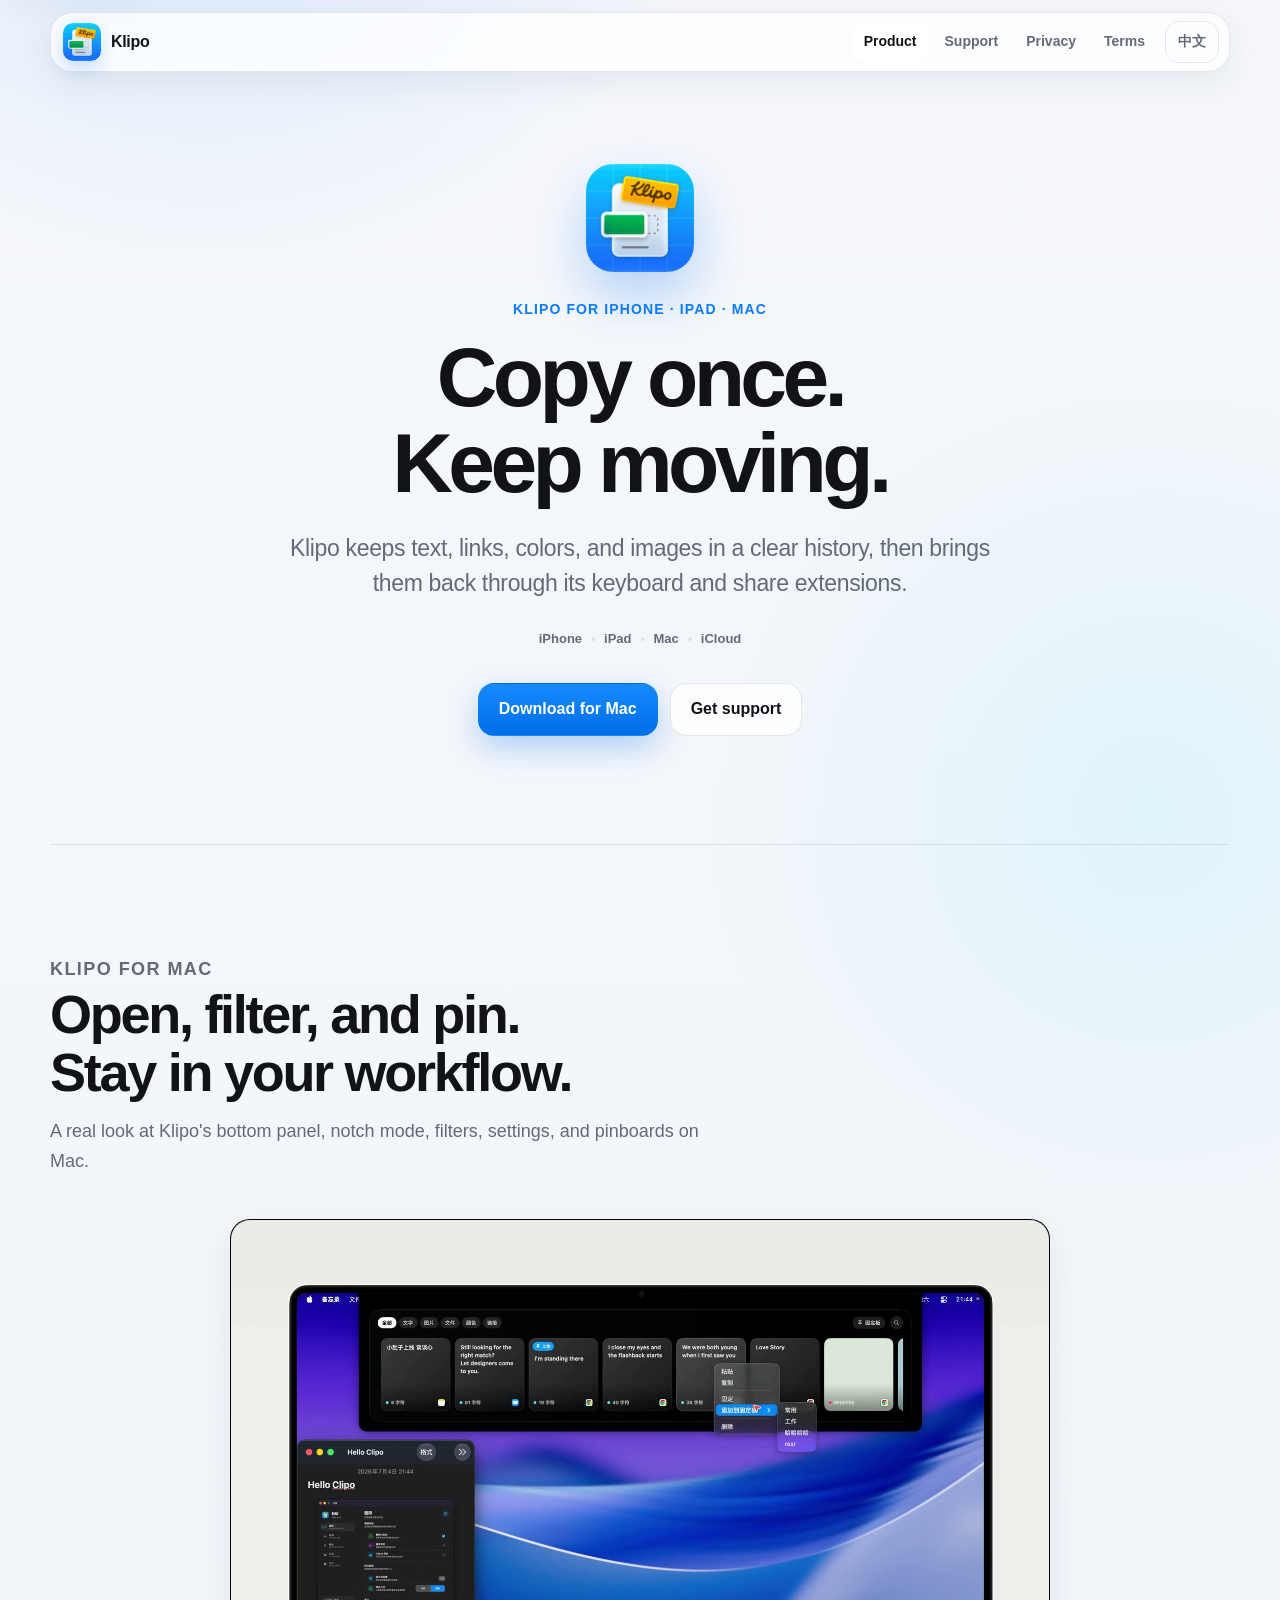
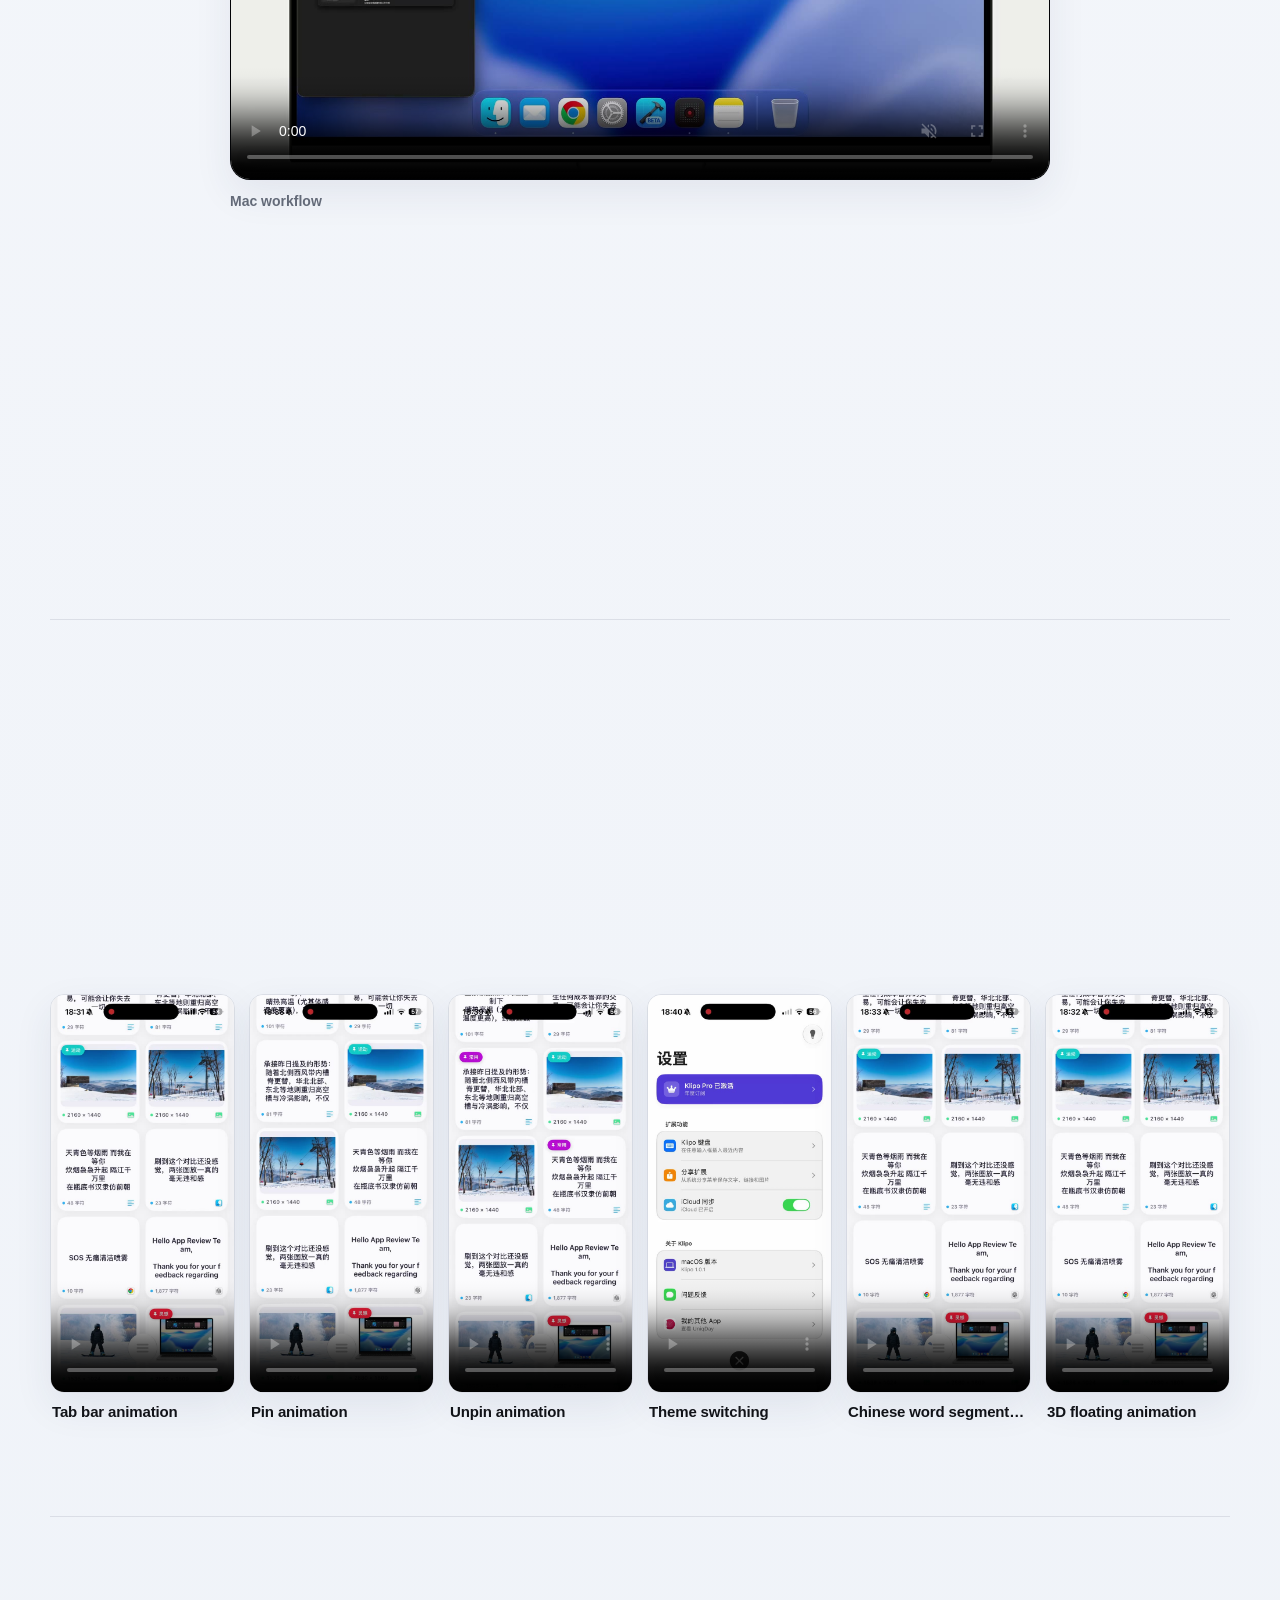
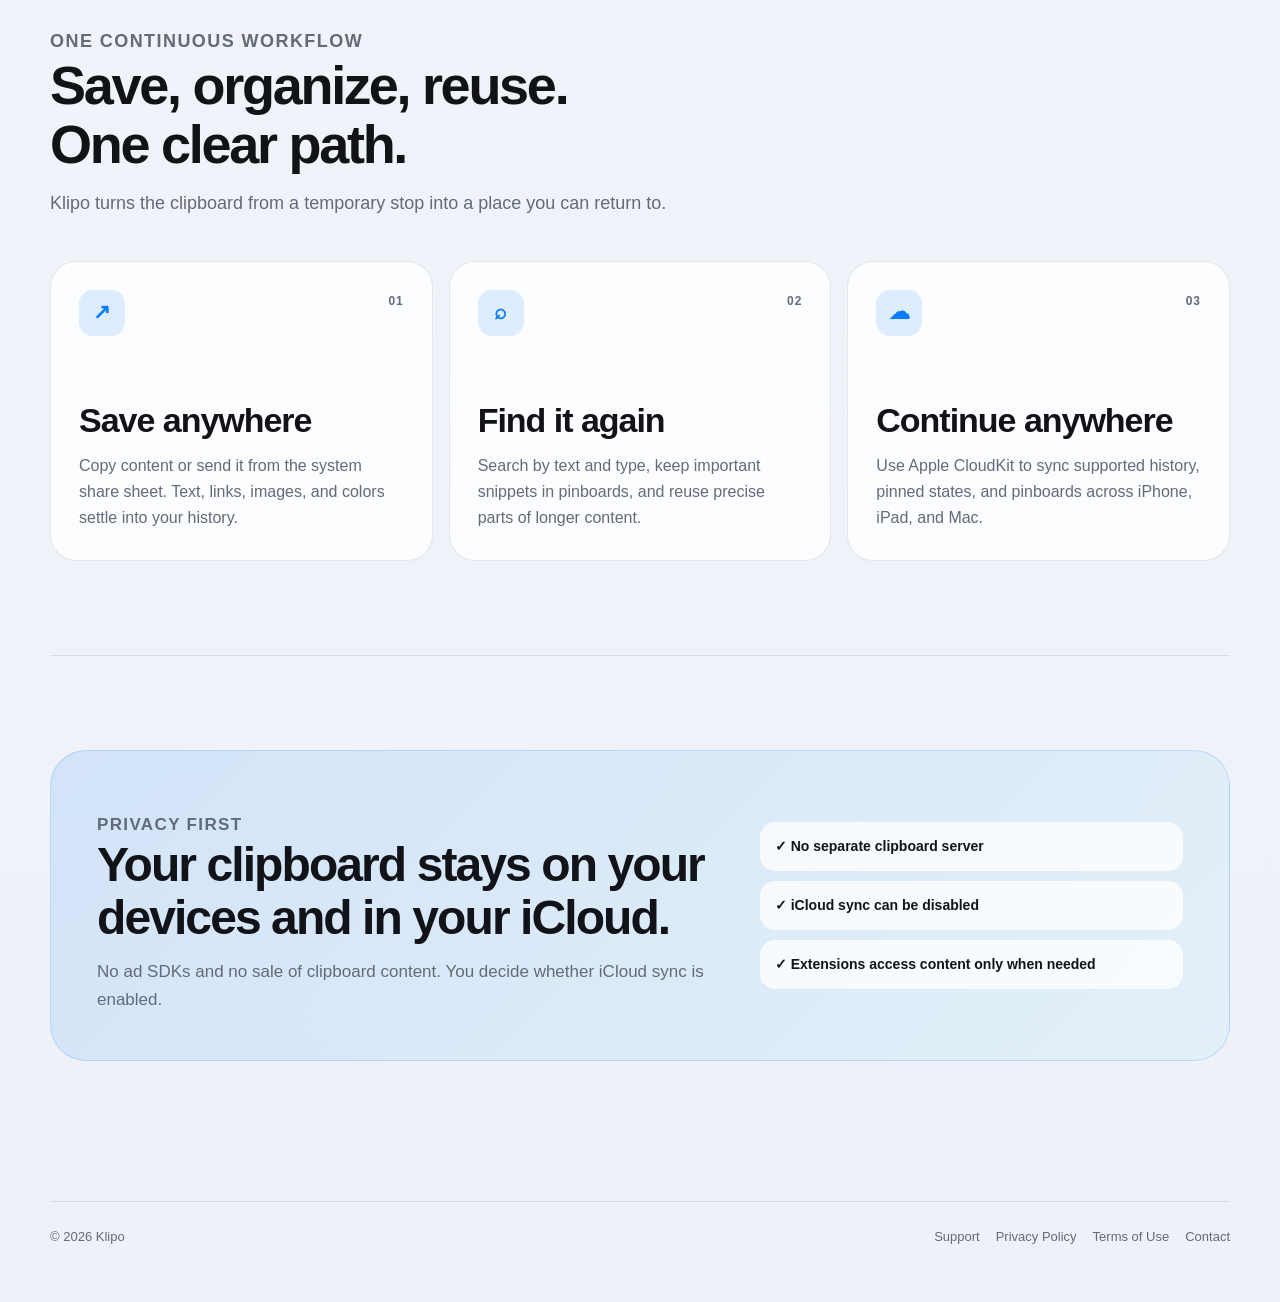
==== index.html @ c79ca4e6 "Move workflow section above privacy" ====
<!doctype html>
<html lang="zh-Hans" data-lang="zh">
<head>
  <meta charset="utf-8">
  <meta name="viewport" content="width=device-width, initial-scale=1">
  <meta name="description" content="Klipo 轻贴是一款面向 iPhone、iPad 与 Mac 的跨设备剪贴板工具，提供键盘扩展、分享扩展、固定板、搜索与可选 iCloud 同步。">
  <meta name="theme-color" content="#0a7cff">
  <meta property="og:title" content="Klipo 轻贴 · 跨设备剪贴板">
  <meta property="og:description" content="在 iPhone、iPad 与 Mac 之间保存、整理并重新使用你的剪贴内容。">
  <meta property="og:type" content="website">
  <meta property="og:image" content="https://tralny.github.io/Klipo/assets/app-icon.png?v=20260811">
  <title>Klipo 轻贴 · 跨设备剪贴板</title>
  <link rel="icon" type="image/png" sizes="1024x1024" href="assets/app-icon.png?v=20260811">
  <link rel="shortcut icon" type="image/png" href="assets/app-icon.png?v=20260811">
  <link rel="apple-touch-icon" href="assets/app-icon.png?v=20260811">
  <link rel="stylesheet" href="assets/site.css?v=20260811-4">
  <script>
    try {
      document.documentElement.dataset.lang = localStorage.getItem("klipo-site-language") || (navigator.language.toLowerCase().startsWith("zh") ? "zh" : "en");
    } catch (_) {}
  </script>
</head>
<body data-title-zh="Klipo 轻贴 · 跨设备剪贴板" data-title-en="Klipo · A clipboard that moves with you">
  <a class="skip-link" href="#main">
    <span data-lang="zh">跳到主要内容</span><span data-lang="en">Skip to content</span>
  </a>

  <header class="site-header">
    <nav class="nav-shell" aria-label="Primary navigation">
      <a class="brand" href="index.html" aria-label="Klipo home">
        <img src="assets/app-icon.png?v=20260811" alt="" width="38" height="38">
        <span>Klipo</span>
      </a>
      <div class="nav-links">
        <a class="nav-link" href="#features" aria-current="page"><span data-lang="zh">产品</span><span data-lang="en">Product</span></a>
        <a class="nav-link" href="support.html"><span data-lang="zh">支持</span><span data-lang="en">Support</span></a>
        <a class="nav-link" href="privacy-policy.html"><span data-lang="zh">隐私</span><span data-lang="en">Privacy</span></a>
        <a class="nav-link" href="terms-of-use.html"><span data-lang="zh">条款</span><span data-lang="en">Terms</span></a>
        <button class="language-toggle" type="button" data-language-toggle aria-label="Switch to English">EN</button>
      </div>
    </nav>
  </header>

  <main id="main">
    <div class="page-shell">
      <section class="hero">
        <img class="hero-icon reveal" src="assets/app-icon.png?v=20260811" alt="Klipo app icon" width="108" height="108">
        <p class="eyebrow reveal">Klipo for iPhone · iPad · Mac</p>
        <h1 class="reveal">
          <span data-lang="zh">复制一次，<br>随处继续。</span>
          <span data-lang="en">Copy once.<br>Keep moving.</span>
        </h1>
        <p class="hero-copy reveal">
          <span data-lang="zh">轻贴把文字、链接、颜色与图片整理成清晰的历史记录，通过键盘和分享扩展，在需要的时候快速找回。</span>
          <span data-lang="en">Klipo keeps text, links, colors, and images in a clear history, then brings them back through its keyboard and share extensions.</span>
        </p>
        <ul class="platform-row reveal" aria-label="Supported platforms">
          <li>iPhone</li><li>iPad</li><li>Mac</li><li>iCloud</li>
        </ul>
        <div class="hero-actions reveal">
          <a class="button button-primary" href="https://apps.apple.com/cn/app/%E8%BD%BB%E8%B4%B4-%E5%88%98%E6%B5%B7%E5%89%AA%E8%B4%B4%E6%9D%BF/id6783726665?mt=12" target="_blank" rel="noopener noreferrer"><span data-lang="zh">免费下载 Mac 版</span><span data-lang="en">Download for Mac</span></a>
          <a class="button button-secondary" href="support.html"><span data-lang="zh">获得支持</span><span data-lang="en">Get support</span></a>
        </div>
      </section>

      <section class="section" id="mac">
        <div class="section-heading reveal">
          <p class="eyebrow">Klipo for Mac</p>
          <h2><span data-lang="zh">呼出、筛选、固定，<br>都留在当前工作流里。</span><span data-lang="en">Open, filter, and pin.<br>Stay in your workflow.</span></h2>
          <p><span data-lang="zh">从底部面板到刘海模式，真实展示轻贴在 Mac 上的主要使用方式。</span><span data-lang="en">A real look at Klipo's bottom panel, notch mode, filters, settings, and pinboards on Mac.</span></p>
        </div>

        <div class="mac-showcase">
          <figure class="mac-video reveal">
            <video controls muted loop playsinline preload="metadata" poster="assets/mac/workflow.jpg" width="1600" height="1094" data-motion-video aria-label="Klipo Mac 操作演示">
              <source src="assets/mac/workflow.mp4" type="video/mp4">
            </video>
            <figcaption><span data-lang="zh">Mac 操作演示</span><span data-lang="en">Mac workflow</span></figcaption>
          </figure>

          <div class="mac-gallery" aria-label="Klipo Mac 界面展示">
            <figure class="mac-media reveal">
              <img src="assets/mac/notch.jpg" alt="Klipo Mac 刘海剪贴板面板" width="1800" height="1125" loading="lazy" decoding="async">
              <figcaption><span data-lang="zh">刘海模式</span><span data-lang="en">Notch mode</span></figcaption>
            </figure>

            <figure class="mac-media reveal">
              <img src="assets/mac/history.jpg" alt="Klipo Mac 底部剪贴历史面板" width="1800" height="1125" loading="lazy" decoding="async">
              <figcaption><span data-lang="zh">底部面板</span><span data-lang="en">Bottom panel</span></figcaption>
            </figure>

            <figure class="mac-media reveal">
              <img src="assets/mac/settings.jpg" alt="Klipo Mac 偏好设置" width="1800" height="1125" loading="lazy" decoding="async">
              <figcaption><span data-lang="zh">设置</span><span data-lang="en">Settings</span></figcaption>
            </figure>
          </div>
        </div>
      </section>

      <section class="section" id="motion">
        <div class="section-heading reveal">
          <p class="eyebrow"><span data-lang="zh">交互细节</span><span data-lang="en">Interaction details</span></p>
          <h2><span data-lang="zh">每一次操作，<br>都有清晰的回应。</span><span data-lang="en">Every action.<br>A clear response.</span></h2>
          <p><span data-lang="zh">六段真实录屏，直接展示轻贴在 iPhone 上的标签切换、固定、主题与内容交互。</span><span data-lang="en">Six real screen recordings show Klipo's tab, pinning, theme, and content interactions on iPhone.</span></p>
        </div>

        <div class="motion-grid">
          <article class="motion-card reveal">
            <video controls muted loop playsinline preload="metadata" poster="assets/videos/tab-bar.jpg" width="630" height="1368" data-motion-video aria-label="Klipo 标签栏动画演示">
              <source src="assets/videos/tab-bar.mp4" type="video/mp4">
            </video>
            <h3><span data-lang="zh">标签栏动画</span><span data-lang="en">Tab bar animation</span></h3>
          </article>

          <article class="motion-card reveal">
            <video controls muted loop playsinline preload="metadata" poster="assets/videos/pin.jpg" width="630" height="1368" data-motion-video aria-label="Klipo 固定内容动画演示">
              <source src="assets/videos/pin.mp4" type="video/mp4">
            </video>
            <h3><span data-lang="zh">固定动画</span><span data-lang="en">Pin animation</span></h3>
          </article>

          <article class="motion-card reveal">
            <video controls muted loop playsinline preload="metadata" poster="assets/videos/unpin.jpg" width="630" height="1368" data-motion-video aria-label="Klipo 取消固定动画演示">
              <source src="assets/videos/unpin.mp4" type="video/mp4">
            </video>
            <h3><span data-lang="zh">取消固定</span><span data-lang="en">Unpin animation</span></h3>
          </article>

          <article class="motion-card reveal">
            <video controls muted loop playsinline preload="metadata" poster="assets/videos/theme.jpg" width="630" height="1368" data-motion-video aria-label="Klipo 切换主题动画演示">
              <source src="assets/videos/theme.mp4" type="video/mp4">
            </video>
            <h3><span data-lang="zh">切换主题</span><span data-lang="en">Theme switching</span></h3>
          </article>

          <article class="motion-card reveal">
            <video controls muted loop playsinline preload="metadata" poster="assets/videos/word-segmentation.jpg" width="630" height="1368" data-motion-video aria-label="Klipo 中文分词动画演示">
              <source src="assets/videos/word-segmentation.mp4" type="video/mp4">
            </video>
            <h3><span data-lang="zh">中文分词</span><span data-lang="en">Chinese word segmentation</span></h3>
          </article>

          <article class="motion-card reveal">
            <video controls muted loop playsinline preload="metadata" poster="assets/videos/floating-3d.jpg" width="630" height="1368" data-motion-video aria-label="Klipo 3D 悬浮动画演示">
              <source src="assets/videos/floating-3d.mp4" type="video/mp4">
            </video>
            <h3><span data-lang="zh">3D 悬浮动画</span><span data-lang="en">3D floating animation</span></h3>
          </article>
        </div>
      </section>

      <section class="section" id="features">
        <div class="section-heading reveal">
          <p class="eyebrow"><span data-lang="zh">一个连续的工作流</span><span data-lang="en">One continuous workflow</span></p>
          <h2><span data-lang="zh">保存、整理、再次使用。<br>三件事，一条清晰路径。</span><span data-lang="en">Save, organize, reuse.<br>One clear path.</span></h2>
          <p><span data-lang="zh">轻贴把剪贴板从临时中转站，变成随时可以回到的内容空间。</span><span data-lang="en">Klipo turns the clipboard from a temporary stop into a place you can return to.</span></p>
        </div>

        <div class="feature-grid">
          <article class="feature-card reveal">
            <div class="feature-symbol" aria-hidden="true">↗</div>
            <p class="feature-index">01</p>
            <h3><span data-lang="zh">随手保存</span><span data-lang="en">Save anywhere</span></h3>
            <p><span data-lang="zh">复制内容，或从系统分享菜单发送到轻贴。文字、链接、图片与颜色会安静地进入历史。</span><span data-lang="en">Copy content or send it from the system share sheet. Text, links, images, and colors settle into your history.</span></p>
          </article>

          <article class="feature-card reveal">
            <div class="feature-symbol" aria-hidden="true">⌕</div>
            <p class="feature-index">02</p>
            <h3><span data-lang="zh">快速找回</span><span data-lang="en">Find it again</span></h3>
            <p><span data-lang="zh">按文字和内容类型搜索，用固定板收好重要片段；中文分词让长文本也能直接复用。</span><span data-lang="en">Search by text and type, keep important snippets in pinboards, and reuse precise parts of longer content.</span></p>
          </article>

          <article class="feature-card reveal">
            <div class="feature-symbol" aria-hidden="true">☁</div>
            <p class="feature-index">03</p>
            <h3><span data-lang="zh">跨设备继续</span><span data-lang="en">Continue anywhere</span></h3>
            <p><span data-lang="zh">通过 Apple CloudKit，在 iPhone、iPad 与 Mac 之间同步支持的历史、固定状态和固定板。</span><span data-lang="en">Use Apple CloudKit to sync supported history, pinned states, and pinboards across iPhone, iPad, and Mac.</span></p>
          </article>
        </div>
      </section>

      <section class="section">
        <div class="privacy-strip reveal">
          <div>
            <p class="eyebrow"><span data-lang="zh">隐私优先</span><span data-lang="en">Privacy first</span></p>
            <h2><span data-lang="zh">你的剪贴内容，留在你的设备与 iCloud。</span><span data-lang="en">Your clipboard stays on your devices and in your iCloud.</span></h2>
            <p><span data-lang="zh">没有广告 SDK，也不出售剪贴内容。是否启用 iCloud 同步由你决定。</span><span data-lang="en">No ad SDKs and no sale of clipboard content. You decide whether iCloud sync is enabled.</span></p>
          </div>
          <div class="privacy-facts">
            <div class="privacy-fact"><span data-lang="zh">✓ 不运营独立剪贴板服务器</span><span data-lang="en">✓ No separate clipboard server</span></div>
            <div class="privacy-fact"><span data-lang="zh">✓ iCloud 同步可以随时关闭</span><span data-lang="en">✓ iCloud sync can be disabled</span></div>
            <div class="privacy-fact"><span data-lang="zh">✓ 系统扩展按需读取内容</span><span data-lang="en">✓ Extensions access content only when needed</span></div>
          </div>
        </div>
      </section>

    </div>
  </main>

  <footer class="site-footer">
    <div class="footer-shell">
      <span>© <span data-current-year></span> Klipo</span>
      <div class="footer-links">
        <a href="support.html"><span data-lang="zh">支持</span><span data-lang="en">Support</span></a>
        <a href="privacy-policy.html"><span data-lang="zh">隐私政策</span><span data-lang="en">Privacy Policy</span></a>
        <a href="terms-of-use.html"><span data-lang="zh">用户协议</span><span data-lang="en">Terms of Use</span></a>
        <a href="mailto:fewerapp@gmail.com"><span data-lang="zh">联系</span><span data-lang="en">Contact</span></a>
      </div>
    </div>
  </footer>
  <script src="assets/site.js?v=20260811-2"></script>
</body>
</html>
---- assets/site.css ----
:root {
  color-scheme: light dark;
  --page: #f5f7fb;
  --page-strong: #eef2f8;
  --surface: rgba(255, 255, 255, 0.78);
  --surface-solid: #ffffff;
  --surface-subtle: rgba(255, 255, 255, 0.58);
  --text: #111318;
  --muted: #636a78;
  --line: rgba(23, 35, 58, 0.10);
  --blue: #0a7cff;
  --blue-strong: #0066df;
  --green: #22a559;
  --shadow: 0 24px 70px rgba(35, 55, 90, 0.12);
  --shadow-soft: 0 14px 38px rgba(35, 55, 90, 0.08);
  --radius-xl: 36px;
  --radius-lg: 26px;
  --radius-md: 18px;
  --content: 1180px;
}

@media (prefers-color-scheme: dark) {
  :root {
    --page: #080a0f;
    --page-strong: #10141c;
    --surface: rgba(24, 28, 38, 0.76);
    --surface-solid: #171b24;
    --surface-subtle: rgba(26, 31, 42, 0.62);
    --text: #f6f7fa;
    --muted: #aab1bf;
    --line: rgba(226, 233, 247, 0.12);
    --blue: #57a6ff;
    --blue-strong: #82bcff;
    --green: #53cf85;
    --shadow: 0 28px 80px rgba(0, 0, 0, 0.38);
    --shadow-soft: 0 16px 44px rgba(0, 0, 0, 0.24);
  }
}

* {
  box-sizing: border-box;
}

html {
  scroll-behavior: smooth;
  background: var(--page);
}

html[data-lang="zh"] [data-lang="en"],
html[data-lang="en"] [data-lang="zh"] {
  display: none !important;
}

body {
  margin: 0;
  min-width: 320px;
  background:
    radial-gradient(circle at 16% -6%, rgba(79, 159, 255, 0.20), transparent 34rem),
    radial-gradient(circle at 90% 18%, rgba(100, 224, 255, 0.14), transparent 28rem),
    linear-gradient(180deg, var(--page) 0%, var(--page-strong) 100%);
  color: var(--text);
  font: 400 16px/1.65 -apple-system, BlinkMacSystemFont, "SF Pro Text", "PingFang SC", "Segoe UI", sans-serif;
  -webkit-font-smoothing: antialiased;
  text-rendering: optimizeLegibility;
}

img {
  display: block;
  max-width: 100%;
}

a {
  color: inherit;
  text-decoration: none;
}

button,
a {
  -webkit-tap-highlight-color: transparent;
}

button {
  font: inherit;
}

.skip-link {
  position: fixed;
  top: 10px;
  left: 10px;
  z-index: 100;
  transform: translateY(-160%);
  padding: 10px 14px;
  border-radius: 12px;
  background: var(--surface-solid);
  color: var(--text);
  box-shadow: var(--shadow-soft);
}

.skip-link:focus {
  transform: translateY(0);
}

.site-header {
  position: sticky;
  top: 0;
  z-index: 20;
  padding: 12px 20px;
}

.nav-shell {
  width: min(100%, var(--content));
  min-height: 60px;
  margin: 0 auto;
  padding: 8px 10px 8px 12px;
  display: flex;
  align-items: center;
  gap: 20px;
  border: 1px solid var(--line);
  border-radius: 22px;
  background: var(--surface);
  box-shadow: 0 10px 34px rgba(30, 45, 75, 0.08);
  backdrop-filter: blur(24px) saturate(160%);
  -webkit-backdrop-filter: blur(24px) saturate(160%);
}

.brand {
  display: inline-flex;
  align-items: center;
  gap: 10px;
  flex: 0 0 auto;
  font-weight: 720;
  letter-spacing: -0.02em;
}

.brand img {
  width: 38px;
  height: 38px;
  border-radius: 10px;
  box-shadow: 0 8px 18px rgba(0, 102, 223, 0.20);
}

.nav-links {
  margin-left: auto;
  display: flex;
  align-items: center;
  gap: 4px;
}

.nav-link,
.language-toggle {
  min-height: 40px;
  padding: 8px 12px;
  display: inline-flex;
  align-items: center;
  justify-content: center;
  border-radius: 13px;
  color: var(--muted);
  font-size: 14px;
  font-weight: 600;
  transition: background-color 160ms ease, color 160ms ease, transform 100ms ease-out;
}

.nav-link:hover,
.nav-link[aria-current="page"] {
  background: var(--surface-subtle);
  color: var(--text);
}

.nav-link:active,
.language-toggle:active,
.button:active {
  transform: scale(0.97);
}

.language-toggle {
  margin-left: 4px;
  border: 1px solid var(--line);
  background: transparent;
  cursor: pointer;
}

.page-shell {
  width: min(calc(100% - 40px), var(--content));
  margin: 0 auto;
}

.hero {
  position: relative;
  min-height: min(760px, calc(100svh - 84px));
  padding: 76px 0 104px;
  display: flex;
  flex-direction: column;
  justify-content: center;
  text-align: center;
}

.hero-icon {
  width: 108px;
  height: 108px;
  margin: 0 auto 26px;
  border-radius: 27px;
  box-shadow: 0 24px 50px rgba(0, 112, 238, 0.26);
}

.eyebrow {
  margin: 0 0 14px;
  color: var(--blue);
  font-size: 14px;
  font-weight: 720;
  letter-spacing: 0.08em;
  text-transform: uppercase;
}

.hero h1,
.page-hero h1 {
  margin: 0;
  font-size: clamp(44px, 7.4vw, 84px);
  line-height: 1.02;
  letter-spacing: -0.055em;
  font-weight: 780;
}

.hero-copy,
.page-hero p {
  max-width: 700px;
  margin: 24px auto 0;
  color: var(--muted);
  font-size: clamp(18px, 2.2vw, 23px);
  line-height: 1.55;
  letter-spacing: -0.015em;
}

.platform-row {
  margin: 26px 0 0;
  display: flex;
  justify-content: center;
  flex-wrap: wrap;
  gap: 22px;
  list-style: none;
  padding: 0;
}

.platform-row li {
  position: relative;
  color: var(--muted);
  font-size: 13px;
  font-weight: 650;
}

.platform-row li + li::before {
  position: absolute;
  left: -13px;
  color: var(--line);
  content: "•";
}

.hero-actions {
  margin-top: 34px;
  display: flex;
  justify-content: center;
  flex-wrap: wrap;
  gap: 12px;
}

.button {
  min-height: 50px;
  padding: 12px 20px;
  display: inline-flex;
  align-items: center;
  justify-content: center;
  gap: 8px;
  border: 1px solid transparent;
  border-radius: 16px;
  font-weight: 680;
  transition: transform 100ms ease-out, box-shadow 180ms ease, background-color 180ms ease;
}

.button-primary {
  background: linear-gradient(180deg, #168aff 0%, #006fe8 100%);
  color: #fff;
  box-shadow: 0 12px 30px rgba(0, 112, 232, 0.28);
}

.button-primary:hover {
  box-shadow: 0 16px 38px rgba(0, 112, 232, 0.36);
}

.button-secondary {
  border-color: var(--line);
  background: var(--surface);
  color: var(--text);
  backdrop-filter: blur(18px);
  -webkit-backdrop-filter: blur(18px);
}

.button-secondary:hover {
  background: var(--surface-solid);
}

.section {
  padding: 94px 0;
  border-top: 1px solid var(--line);
}

.section-heading {
  max-width: 780px;
  margin: 0 0 42px;
  text-align: left;
}

.section-heading h2 {
  margin: 0;
  font-size: clamp(32px, 4.4vw, 54px);
  line-height: 1.08;
  letter-spacing: -0.042em;
}

.section-heading p {
  max-width: 690px;
  margin: 16px 0 0;
  color: var(--muted);
  font-size: 18px;
}

.feature-grid {
  display: grid;
  grid-template-columns: repeat(3, minmax(0, 1fr));
  gap: 16px;
}

.feature-card,
.support-card,
.legal-card {
  border: 1px solid var(--line);
  background: var(--surface);
  box-shadow: var(--shadow-soft);
}

.feature-card {
  position: relative;
  min-height: 300px;
  padding: 28px;
  display: flex;
  flex-direction: column;
  justify-content: flex-end;
  overflow: hidden;
  border-radius: var(--radius-lg);
  box-shadow: none;
}

.feature-card h3 {
  margin: 0;
  font-size: clamp(24px, 3vw, 34px);
  line-height: 1.15;
  letter-spacing: -0.03em;
}

.feature-card p {
  margin: 12px 0 0;
  color: var(--muted);
  font-size: 16px;
}

.feature-symbol {
  position: absolute;
  top: 28px;
  left: 28px;
  width: 46px;
  height: 46px;
  display: grid;
  place-items: center;
  border-radius: 14px;
  background: rgba(10, 124, 255, 0.12);
  color: var(--blue);
  font-size: 21px;
  font-weight: 760;
}

.feature-card .feature-index {
  position: absolute;
  top: 30px;
  right: 28px;
  margin: 0;
  color: var(--muted);
  font-size: 12px;
  font-weight: 700;
  letter-spacing: 0.08em;
}

.mac-showcase {
  display: block;
}

.mac-video {
  width: min(100%, 820px);
  margin: 0 auto;
}

.mac-video video {
  display: block;
  width: 100%;
  height: auto;
  object-fit: contain;
  border: 1px solid var(--line);
  border-radius: 20px;
  background: #000;
  box-shadow: var(--shadow-soft);
}

.mac-gallery {
  margin-top: 38px;
  display: grid;
  grid-template-columns: repeat(3, minmax(0, 1fr));
  gap: 14px;
}

.mac-media {
  min-width: 0;
  margin: 0;
}

.mac-media img {
  display: block;
  width: 100%;
  height: auto;
  object-fit: contain;
  border: 1px solid var(--line);
  border-radius: 16px;
}

.mac-media figcaption,
.mac-video figcaption {
  margin-top: 10px;
  color: var(--muted);
  font-size: 14px;
  font-weight: 620;
}

.motion-grid {
  display: grid;
  grid-template-columns: repeat(6, minmax(0, 1fr));
  gap: 14px;
  align-items: start;
}

.motion-card {
  min-width: 0;
}

.motion-card h3 {
  margin: 10px 2px 0;
  overflow: hidden;
  font-size: 15px;
  line-height: 1.25;
  letter-spacing: -0.01em;
  text-overflow: ellipsis;
  white-space: nowrap;
}

.motion-card video {
  display: block;
  width: 100%;
  height: auto;
  object-fit: contain;
  border: 1px solid var(--line);
  border-radius: 14px;
  background: transparent;
  box-shadow: var(--shadow-soft);
}

.privacy-strip {
  padding: clamp(28px, 4vw, 46px);
  display: grid;
  grid-template-columns: 1.2fr 0.8fr;
  gap: 28px;
  align-items: center;
  border: 1px solid rgba(10, 124, 255, 0.18);
  border-radius: var(--radius-xl);
  background: linear-gradient(135deg, rgba(10, 124, 255, 0.12), rgba(93, 211, 255, 0.08));
  box-shadow: none;
}

.privacy-strip h2 {
  margin: 0;
  font-size: clamp(30px, 4vw, 48px);
  line-height: 1.1;
  letter-spacing: -0.04em;
}

.privacy-strip p {
  margin: 14px 0 0;
  color: var(--muted);
  font-size: 17px;
}

.privacy-facts {
  display: grid;
  gap: 10px;
}

.privacy-fact {
  padding: 13px 15px;
  border-radius: 15px;
  background: var(--surface);
  color: var(--text);
  font-size: 14px;
  font-weight: 620;
}

.cta-card {
  padding: clamp(36px, 6vw, 72px);
  text-align: center;
  border: 1px solid var(--line);
  border-radius: var(--radius-xl);
  background: var(--surface-solid);
  box-shadow: var(--shadow);
}

.cta-card h2 {
  margin: 0;
  font-size: clamp(32px, 5vw, 56px);
  line-height: 1.08;
  letter-spacing: -0.045em;
}

.cta-card p {
  max-width: 660px;
  margin: 16px auto 26px;
  color: var(--muted);
  font-size: 18px;
}

.page-hero {
  padding: 86px 0 48px;
  text-align: center;
}

.page-hero h1 {
  font-size: clamp(42px, 6vw, 70px);
}

.support-grid {
  display: grid;
  grid-template-columns: repeat(3, minmax(0, 1fr));
  gap: 16px;
}

.support-card {
  padding: 26px;
  border-radius: var(--radius-md);
}

.support-card h2,
.support-card h3 {
  margin: 0;
  font-size: 21px;
  letter-spacing: -0.02em;
}

.support-card p {
  margin: 9px 0 0;
  color: var(--muted);
}

.support-card a {
  color: var(--blue);
  font-weight: 650;
}

.support-section {
  padding: 32px 0;
  scroll-margin-top: 98px;
}

.support-section > h2 {
  margin: 0 0 18px;
  font-size: clamp(28px, 3.5vw, 40px);
  letter-spacing: -0.035em;
}

.steps,
.faq-list {
  display: grid;
  gap: 12px;
}

.step-card,
.faq-item {
  padding: 22px 24px;
  border: 1px solid var(--line);
  border-radius: var(--radius-md);
  background: var(--surface);
}

.step-card {
  display: grid;
  grid-template-columns: 34px 1fr;
  gap: 14px;
  align-items: start;
}

.step-number {
  width: 34px;
  height: 34px;
  display: grid;
  place-items: center;
  border-radius: 11px;
  background: rgba(10, 124, 255, 0.13);
  color: var(--blue);
  font-weight: 760;
}

.step-card h3,
.faq-item h3 {
  margin: 2px 0 5px;
  font-size: 17px;
}

.step-card p,
.faq-item p {
  margin: 0;
  color: var(--muted);
}

.contact-panel {
  margin-top: 26px;
  padding: clamp(28px, 5vw, 52px);
  border-radius: var(--radius-xl);
  background: linear-gradient(145deg, #087bf2, #005ac7);
  color: #fff;
  box-shadow: 0 24px 56px rgba(0, 94, 201, 0.30);
}

.contact-panel h2 {
  margin: 0;
  font-size: clamp(30px, 4vw, 46px);
  line-height: 1.1;
  letter-spacing: -0.04em;
}

.contact-panel p {
  max-width: 680px;
  margin: 14px 0 24px;
  color: rgba(255, 255, 255, 0.80);
}

.contact-panel .button {
  background: #fff;
  color: #0058b8;
}

.legal-shell {
  width: min(calc(100% - 40px), 900px);
  margin: 0 auto;
  padding: 74px 0;
}

.legal-card {
  padding: clamp(26px, 5vw, 52px);
  border-radius: var(--radius-lg);
}

.legal-card h1 {
  margin: 0;
  font-size: clamp(34px, 5vw, 52px);
  line-height: 1.08;
  letter-spacing: -0.04em;
}

.legal-meta {
  margin: 10px 0 28px;
  color: var(--muted);
}

.legal-card h2 {
  margin: 34px 0 10px;
  font-size: 21px;
  letter-spacing: -0.02em;
}

.legal-card p,
.legal-card ul {
  margin: 10px 0;
}

.legal-card ul {
  padding-left: 22px;
}

.legal-card a {
  color: var(--blue);
  text-decoration: underline;
  text-underline-offset: 3px;
}

.site-footer {
  padding: 46px 20px 54px;
}

.footer-shell {
  width: min(100%, var(--content));
  margin: 0 auto;
  padding-top: 24px;
  display: flex;
  align-items: center;
  gap: 18px;
  border-top: 1px solid var(--line);
  color: var(--muted);
  font-size: 13px;
}

.footer-links {
  margin-left: auto;
  display: flex;
  flex-wrap: wrap;
  gap: 16px;
}

.footer-links a:hover {
  color: var(--text);
}

.reveal {
  opacity: 0;
  transform: translateY(18px);
  transition: opacity 520ms ease, transform 520ms cubic-bezier(0.2, 0.8, 0.2, 1);
}

.reveal.is-visible {
  opacity: 1;
  transform: translateY(0);
}

:focus-visible {
  outline: 3px solid rgba(10, 124, 255, 0.42);
  outline-offset: 3px;
}

@media (max-width: 880px) {
  .site-header {
    padding: 8px 12px;
  }

  .nav-shell {
    gap: 8px;
  }

  .nav-links {
    overflow-x: auto;
    overscroll-behavior-inline: contain;
    scrollbar-width: none;
  }

  .nav-links::-webkit-scrollbar {
    display: none;
  }

  .nav-link {
    white-space: nowrap;
  }

  .feature-grid {
    grid-template-columns: 1fr;
  }

  .feature-card {
    min-height: 260px;
  }

  .motion-grid {
    grid-template-columns: none;
    grid-auto-flow: column;
    grid-auto-columns: minmax(150px, 24vw);
    margin-inline: -20px;
    padding: 0 20px 12px;
    overflow-x: auto;
    overscroll-behavior-inline: contain;
    scroll-snap-type: inline mandatory;
    scrollbar-width: none;
  }

  .motion-grid::-webkit-scrollbar {
    display: none;
  }

  .motion-card {
    scroll-snap-align: start;
  }

  .support-grid {
    grid-template-columns: 1fr 1fr;
  }

  .privacy-strip {
    grid-template-columns: 1fr;
  }
}

@media (max-width: 620px) {
  .page-shell {
    width: min(calc(100% - 24px), var(--content));
  }

  .site-header {
    padding: 8px;
  }

  .nav-shell {
    min-height: 54px;
    padding: 7px 8px 7px 10px;
    border-radius: 18px;
  }

  .brand {
    padding-left: 2px;
  }

  .nav-links {
    width: auto;
    margin-left: auto;
    overflow: visible;
  }

  .nav-link[aria-current="page"],
  .nav-link[href="privacy-policy.html"],
  .nav-link[href="terms-of-use.html"] {
    display: none;
  }

  .nav-link,
  .language-toggle {
    min-height: 38px;
    padding: 7px 10px;
  }

  .hero {
    min-height: auto;
    padding: 76px 0 88px;
  }

  .hero h1,
  .page-hero h1 {
    letter-spacing: -0.045em;
  }

  .section {
    padding: 68px 0;
  }

  .feature-card {
    min-height: 250px;
  }

  .support-grid {
    grid-template-columns: 1fr;
  }

  .motion-grid {
    grid-auto-columns: minmax(138px, 40vw);
    margin-inline: -12px;
    padding: 0 12px 12px;
  }

  .mac-gallery {
    grid-template-columns: none;
    grid-auto-flow: column;
    grid-auto-columns: minmax(240px, 78vw);
    margin-inline: -12px;
    padding: 0 12px 12px;
    overflow-x: auto;
    overscroll-behavior-inline: contain;
    scroll-snap-type: inline mandatory;
    scrollbar-width: none;
  }

  .mac-gallery::-webkit-scrollbar {
    display: none;
  }

  .mac-media {
    scroll-snap-align: start;
  }

  .legal-shell {
    width: min(calc(100% - 24px), 900px);
    padding-top: 48px;
  }

  .footer-shell {
    align-items: flex-start;
    flex-direction: column;
  }

  .footer-links {
    margin-left: 0;
  }
}

@media (prefers-reduced-motion: reduce) {
  html {
    scroll-behavior: auto;
  }

  *,
  *::before,
  *::after {
    animation-duration: 0.01ms !important;
    animation-iteration-count: 1 !important;
    transition-duration: 0.01ms !important;
  }

  .reveal {
    opacity: 1;
    transform: none;
  }
}

@media (prefers-reduced-transparency: reduce) {
  .nav-shell,
  .button-secondary,
  .feature-card,
  .support-card,
  .legal-card,
  .step-card,
  .faq-item {
    background: var(--surface-solid);
    backdrop-filter: none;
    -webkit-backdrop-filter: none;
  }
}

@media (prefers-contrast: more) {
  :root {
    --line: currentColor;
  }

  .nav-shell,
  .feature-card,
  .support-card,
  .legal-card,
  .step-card,
  .faq-item {
    border-width: 2px;
  }
}
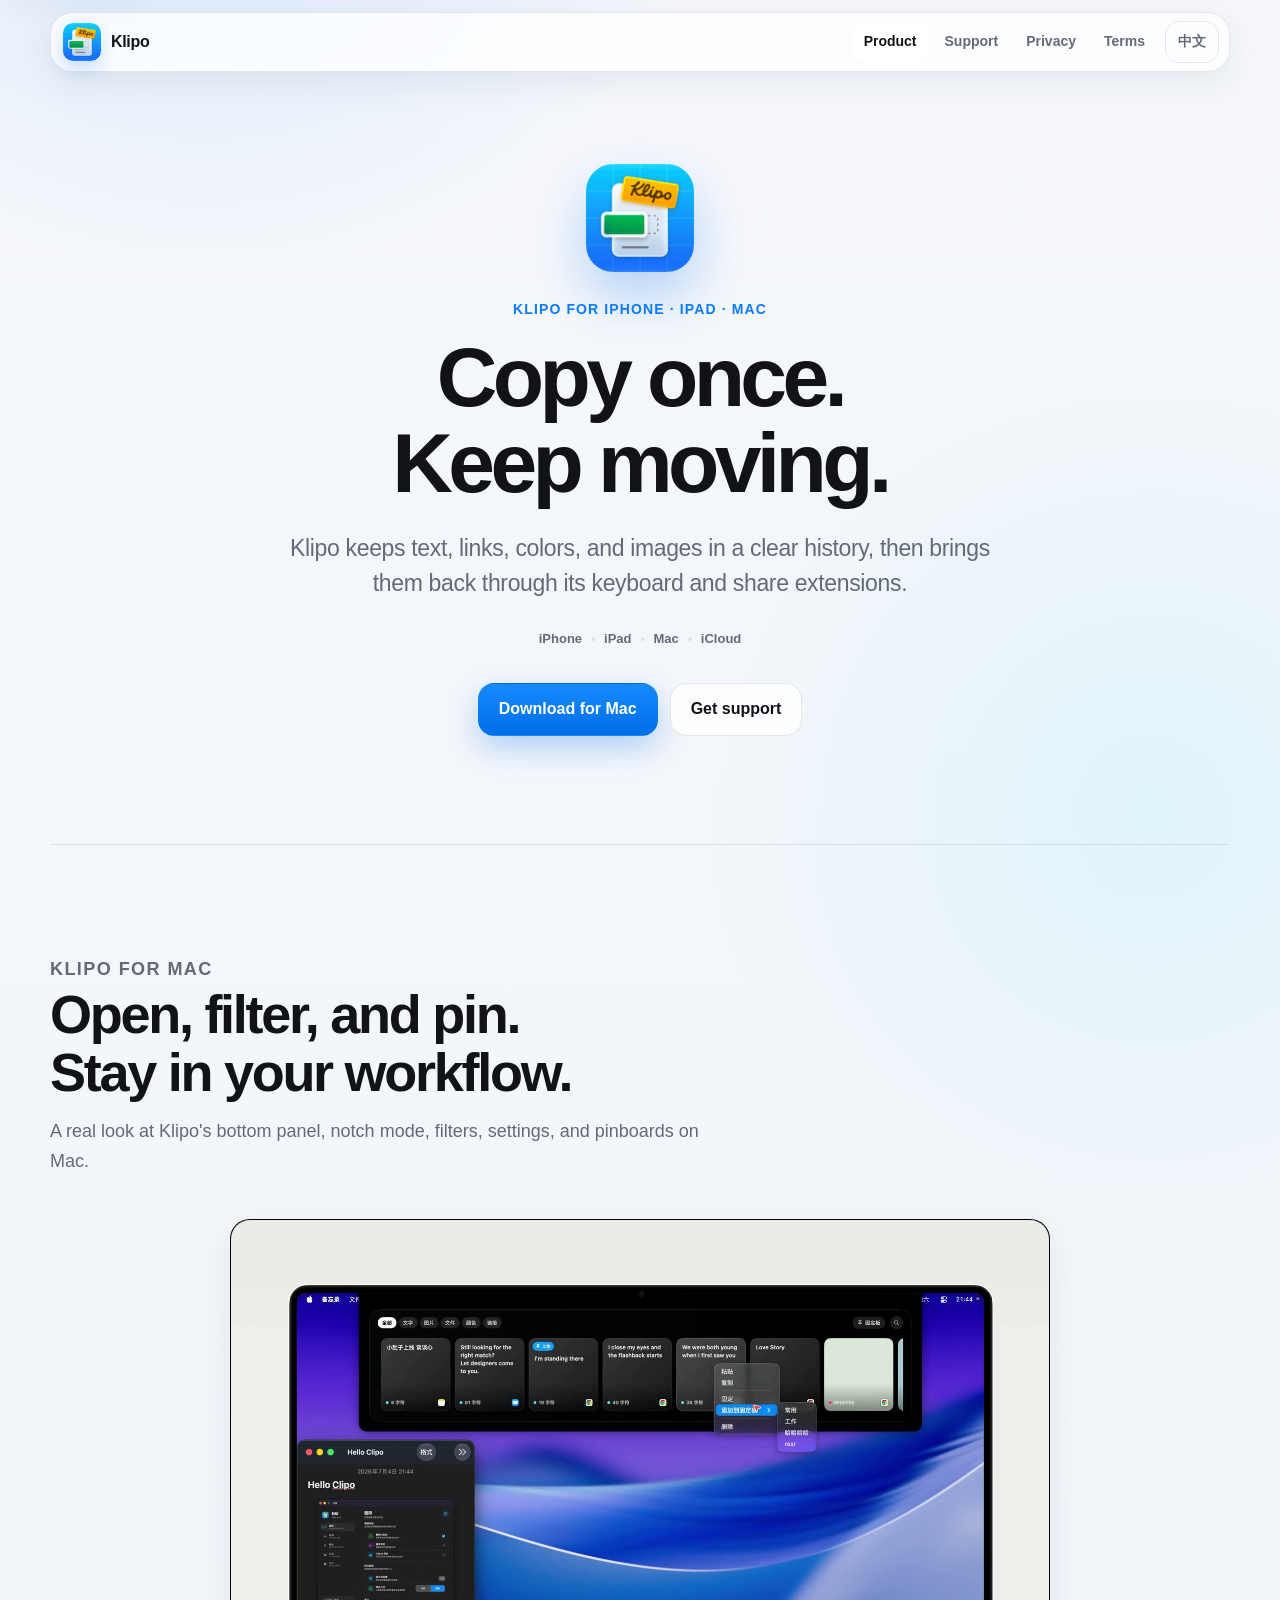
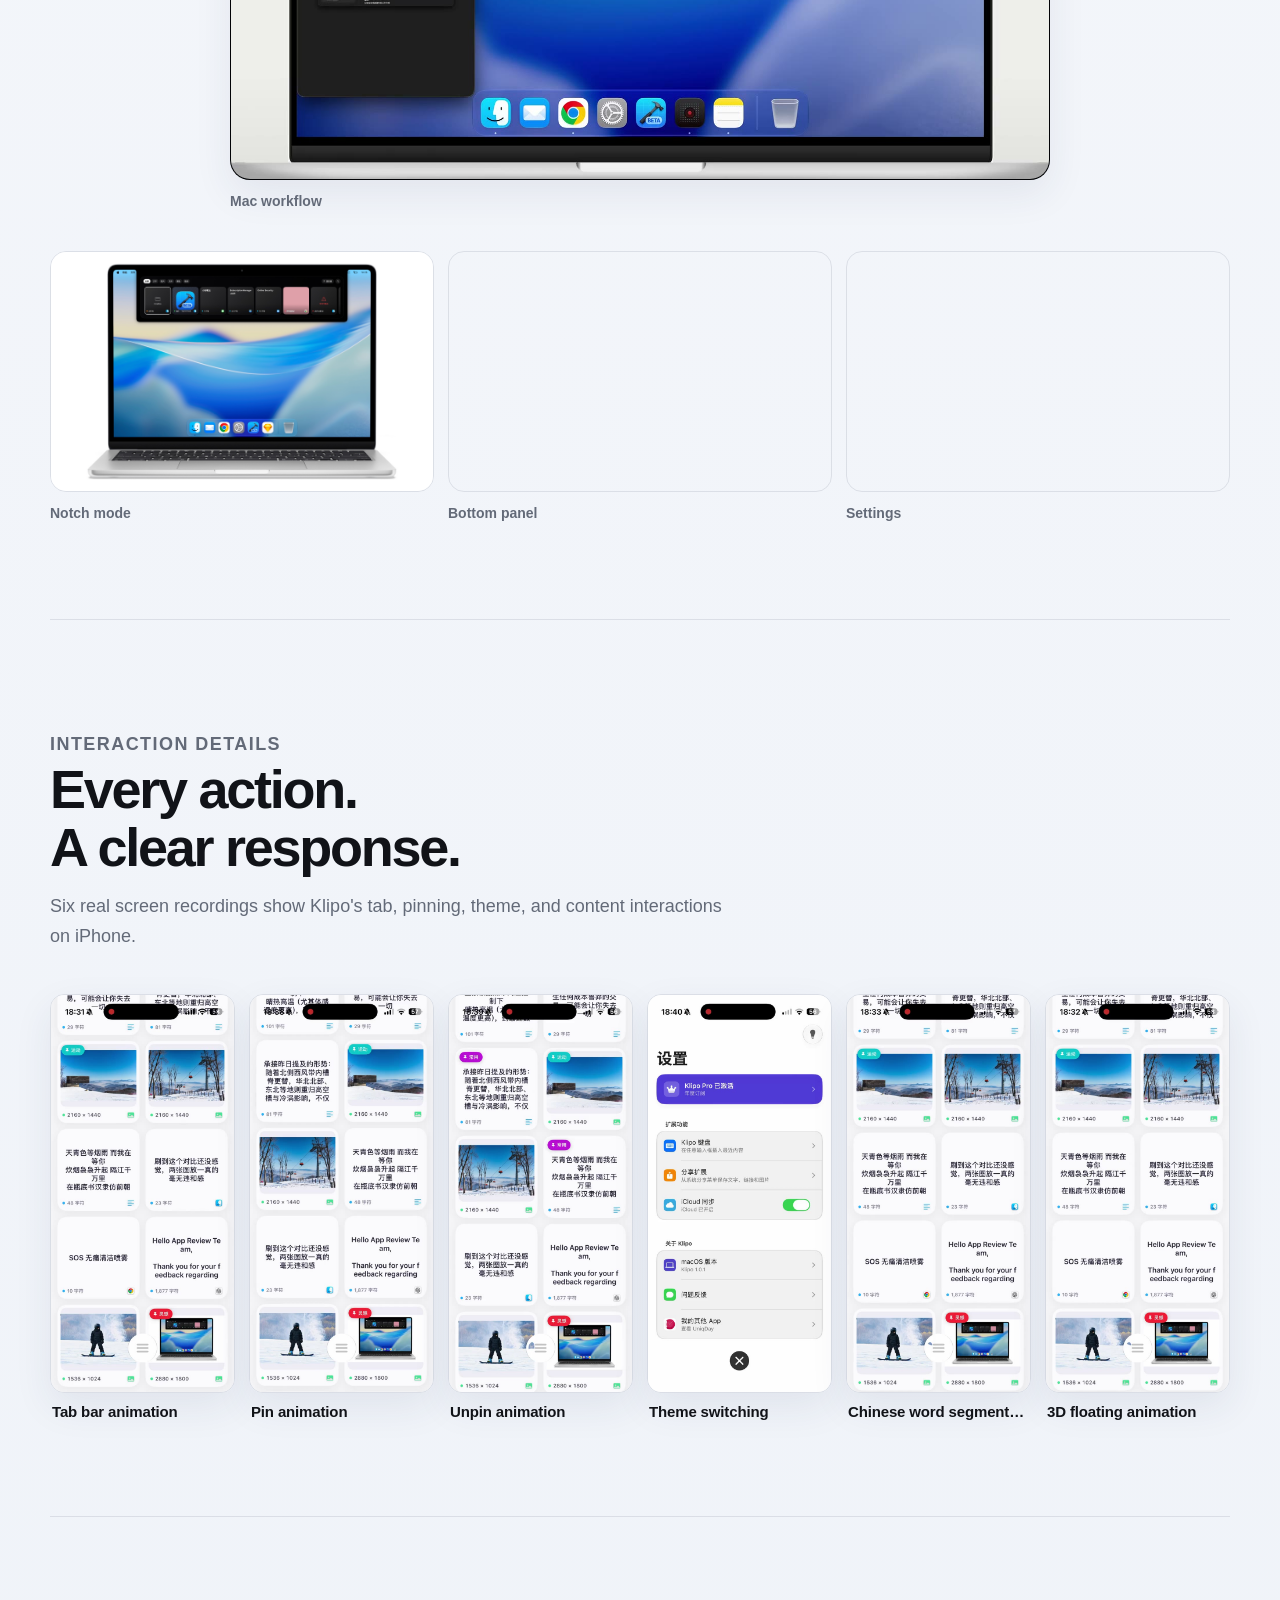
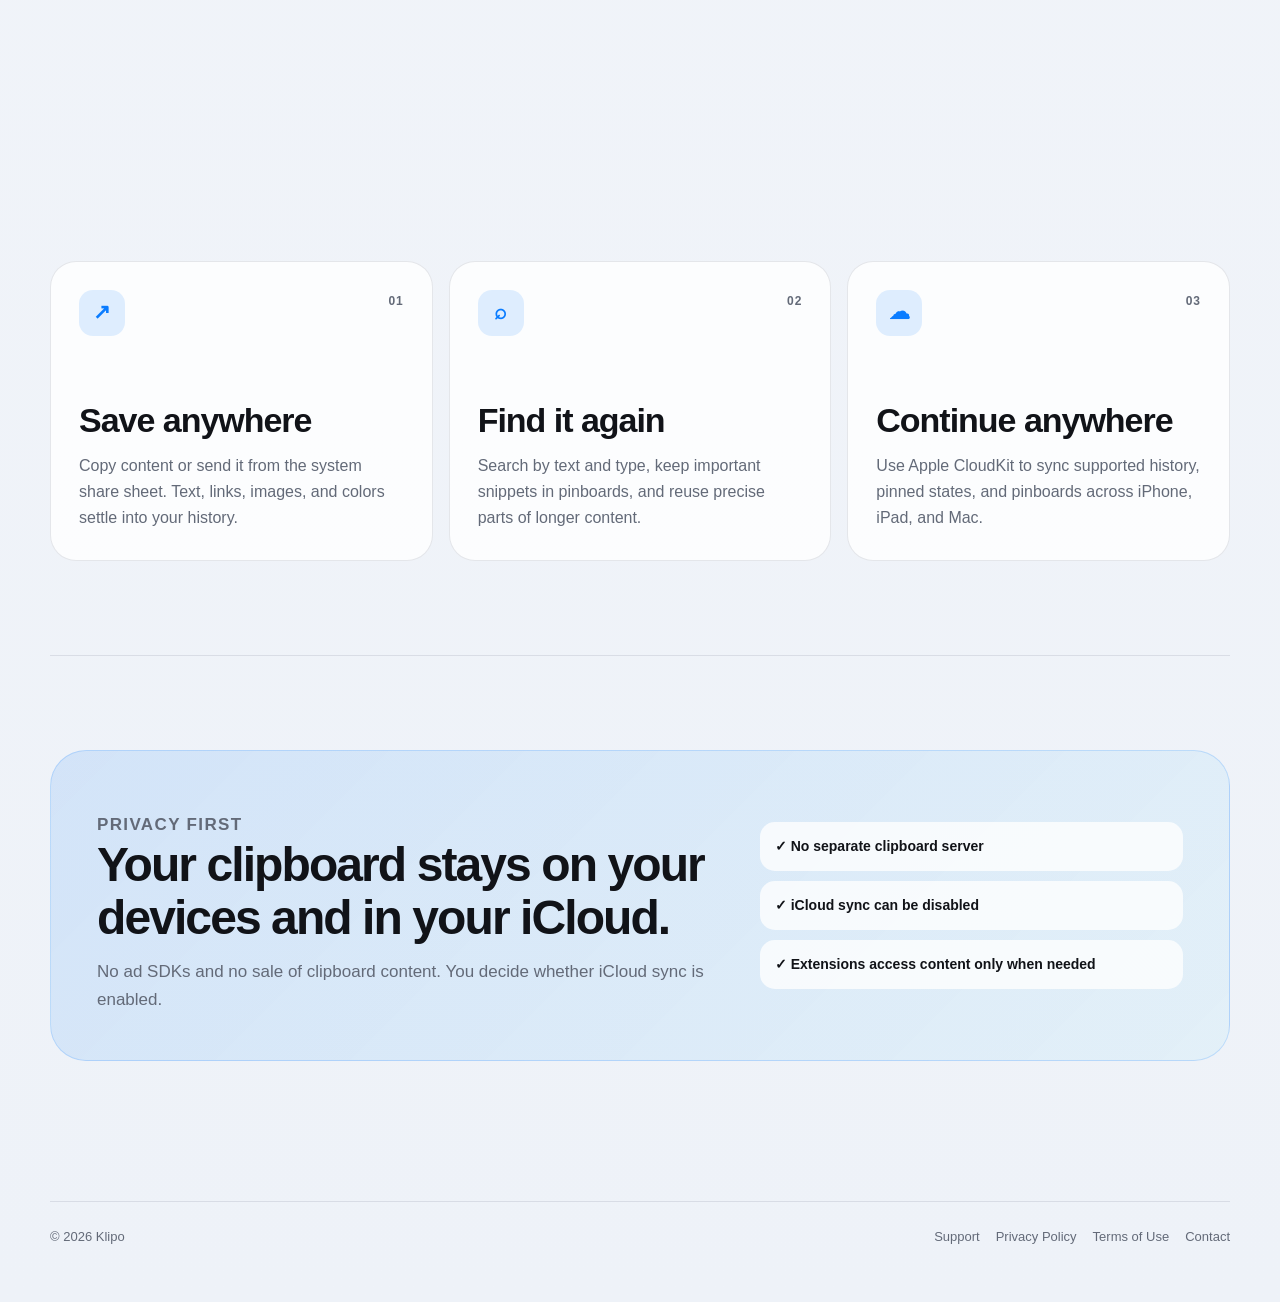
==== commit a75b3452: "Hide video controls and loop previews" ====
--- a/index.html
+++ b/index.html
@@ -13,7 +13,7 @@
   <link rel="icon" type="image/png" sizes="1024x1024" href="assets/app-icon.png?v=20260811">
   <link rel="shortcut icon" type="image/png" href="assets/app-icon.png?v=20260811">
   <link rel="apple-touch-icon" href="assets/app-icon.png?v=20260811">
-  <link rel="stylesheet" href="assets/site.css?v=20260811-4">
+  <link rel="stylesheet" href="assets/site.css?v=20260811-5">
   <script>
     try {
       document.documentElement.dataset.lang = localStorage.getItem("klipo-site-language") || (navigator.language.toLowerCase().startsWith("zh") ? "zh" : "en");
@@ -72,7 +72,7 @@
 
         <div class="mac-showcase">
           <figure class="mac-video reveal">
-            <video controls muted loop playsinline preload="metadata" poster="assets/mac/workflow.jpg" width="1600" height="1094" data-motion-video aria-label="Klipo Mac 操作演示">
+            <video muted loop playsinline preload="metadata" poster="assets/mac/workflow.jpg" width="1600" height="1094" data-motion-video aria-label="Klipo Mac 操作演示">
               <source src="assets/mac/workflow.mp4" type="video/mp4">
             </video>
             <figcaption><span data-lang="zh">Mac 操作演示</span><span data-lang="en">Mac workflow</span></figcaption>
@@ -106,42 +106,42 @@
 
         <div class="motion-grid">
           <article class="motion-card reveal">
-            <video controls muted loop playsinline preload="metadata" poster="assets/videos/tab-bar.jpg" width="630" height="1368" data-motion-video aria-label="Klipo 标签栏动画演示">
+            <video muted loop playsinline preload="metadata" poster="assets/videos/tab-bar.jpg" width="630" height="1368" data-motion-video aria-label="Klipo 标签栏动画演示">
               <source src="assets/videos/tab-bar.mp4" type="video/mp4">
             </video>
             <h3><span data-lang="zh">标签栏动画</span><span data-lang="en">Tab bar animation</span></h3>
           </article>
 
           <article class="motion-card reveal">
-            <video controls muted loop playsinline preload="metadata" poster="assets/videos/pin.jpg" width="630" height="1368" data-motion-video aria-label="Klipo 固定内容动画演示">
+            <video muted loop playsinline preload="metadata" poster="assets/videos/pin.jpg" width="630" height="1368" data-motion-video aria-label="Klipo 固定内容动画演示">
               <source src="assets/videos/pin.mp4" type="video/mp4">
             </video>
             <h3><span data-lang="zh">固定动画</span><span data-lang="en">Pin animation</span></h3>
           </article>
 
           <article class="motion-card reveal">
-            <video controls muted loop playsinline preload="metadata" poster="assets/videos/unpin.jpg" width="630" height="1368" data-motion-video aria-label="Klipo 取消固定动画演示">
+            <video muted loop playsinline preload="metadata" poster="assets/videos/unpin.jpg" width="630" height="1368" data-motion-video aria-label="Klipo 取消固定动画演示">
               <source src="assets/videos/unpin.mp4" type="video/mp4">
             </video>
             <h3><span data-lang="zh">取消固定</span><span data-lang="en">Unpin animation</span></h3>
           </article>
 
           <article class="motion-card reveal">
-            <video controls muted loop playsinline preload="metadata" poster="assets/videos/theme.jpg" width="630" height="1368" data-motion-video aria-label="Klipo 切换主题动画演示">
+            <video muted loop playsinline preload="metadata" poster="assets/videos/theme.jpg" width="630" height="1368" data-motion-video aria-label="Klipo 切换主题动画演示">
               <source src="assets/videos/theme.mp4" type="video/mp4">
             </video>
             <h3><span data-lang="zh">切换主题</span><span data-lang="en">Theme switching</span></h3>
           </article>
 
           <article class="motion-card reveal">
-            <video controls muted loop playsinline preload="metadata" poster="assets/videos/word-segmentation.jpg" width="630" height="1368" data-motion-video aria-label="Klipo 中文分词动画演示">
+            <video muted loop playsinline preload="metadata" poster="assets/videos/word-segmentation.jpg" width="630" height="1368" data-motion-video aria-label="Klipo 中文分词动画演示">
               <source src="assets/videos/word-segmentation.mp4" type="video/mp4">
             </video>
             <h3><span data-lang="zh">中文分词</span><span data-lang="en">Chinese word segmentation</span></h3>
           </article>
 
           <article class="motion-card reveal">
-            <video controls muted loop playsinline preload="metadata" poster="assets/videos/floating-3d.jpg" width="630" height="1368" data-motion-video aria-label="Klipo 3D 悬浮动画演示">
+            <video muted loop playsinline preload="metadata" poster="assets/videos/floating-3d.jpg" width="630" height="1368" data-motion-video aria-label="Klipo 3D 悬浮动画演示">
               <source src="assets/videos/floating-3d.mp4" type="video/mp4">
             </video>
             <h3><span data-lang="zh">3D 悬浮动画</span><span data-lang="en">3D floating animation</span></h3>
--- a/assets/site.css
+++ b/assets/site.css
@@ -407,6 +407,13 @@
   box-shadow: var(--shadow-soft);
 }
 
+[data-motion-video] {
+  pointer-events: none;
+  user-select: none;
+  -webkit-user-select: none;
+  -webkit-touch-callout: none;
+}
+
 .mac-gallery {
   margin-top: 38px;
   display: grid;
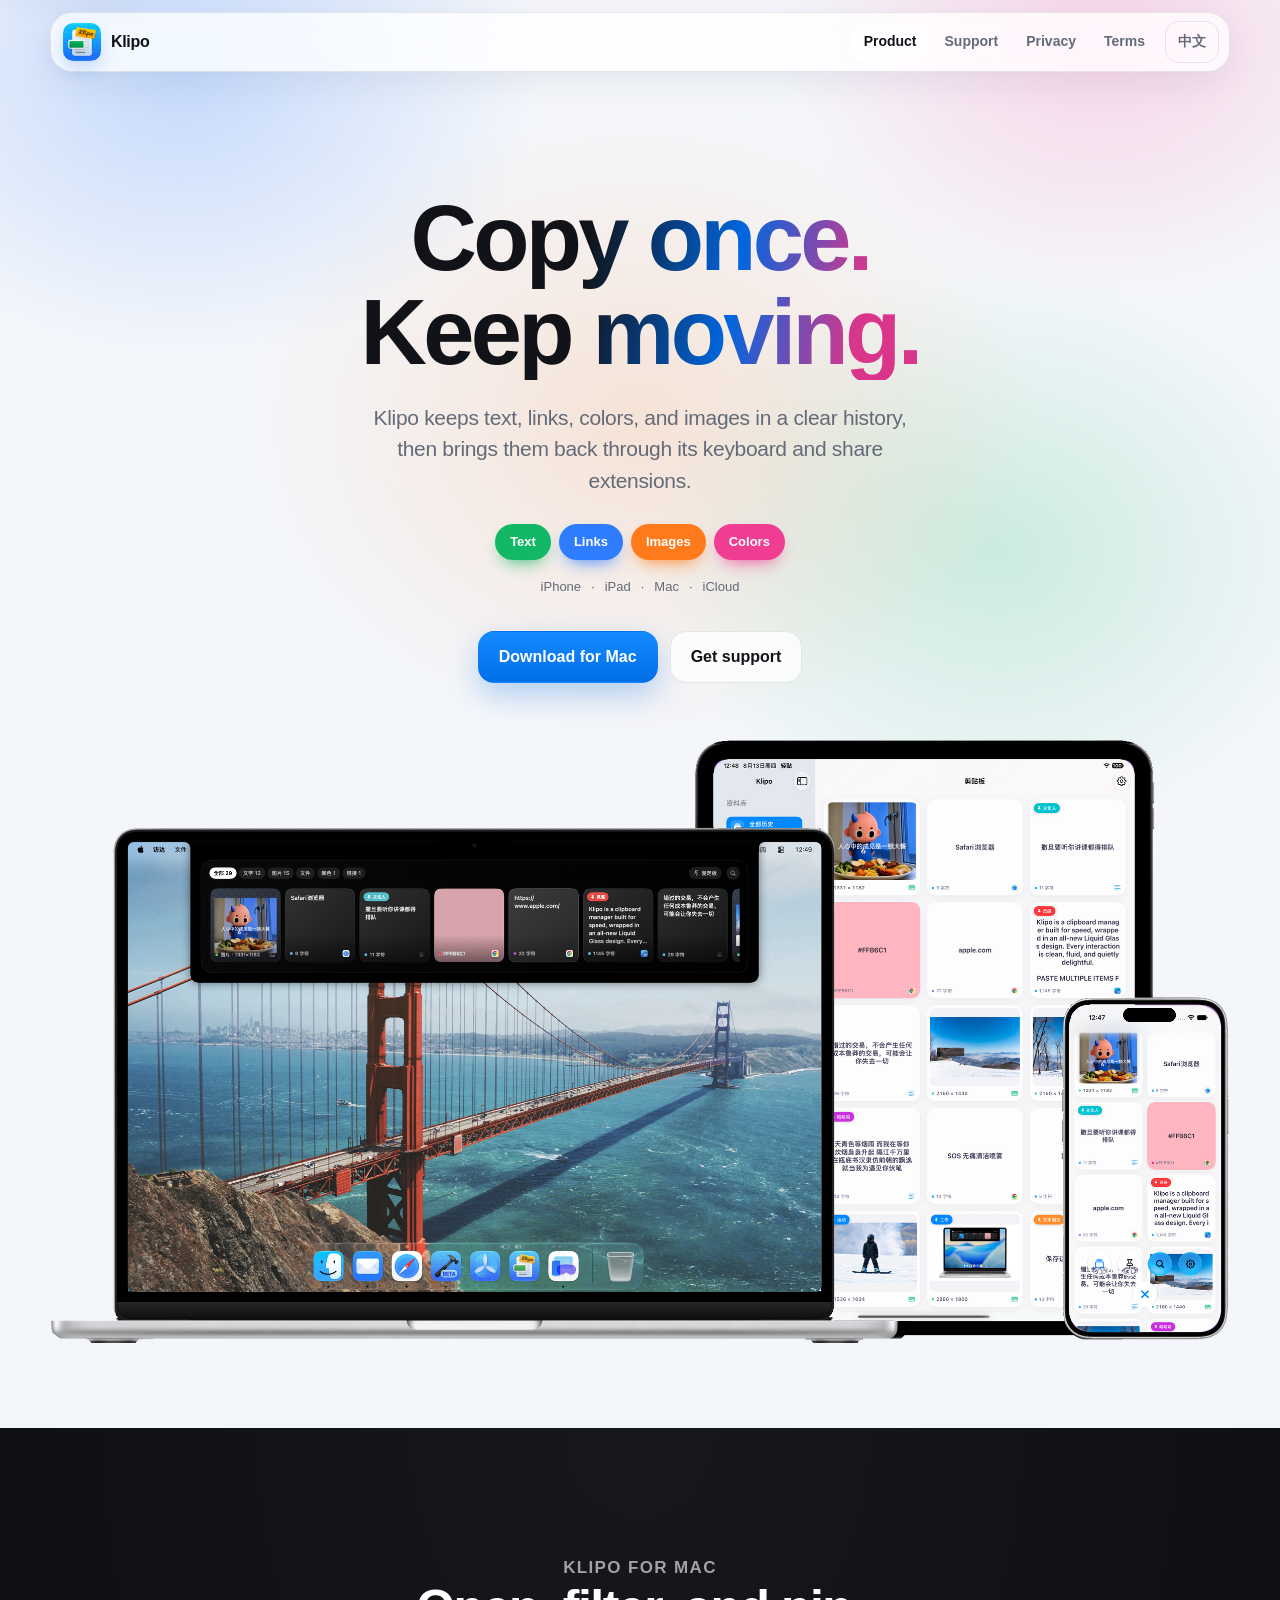
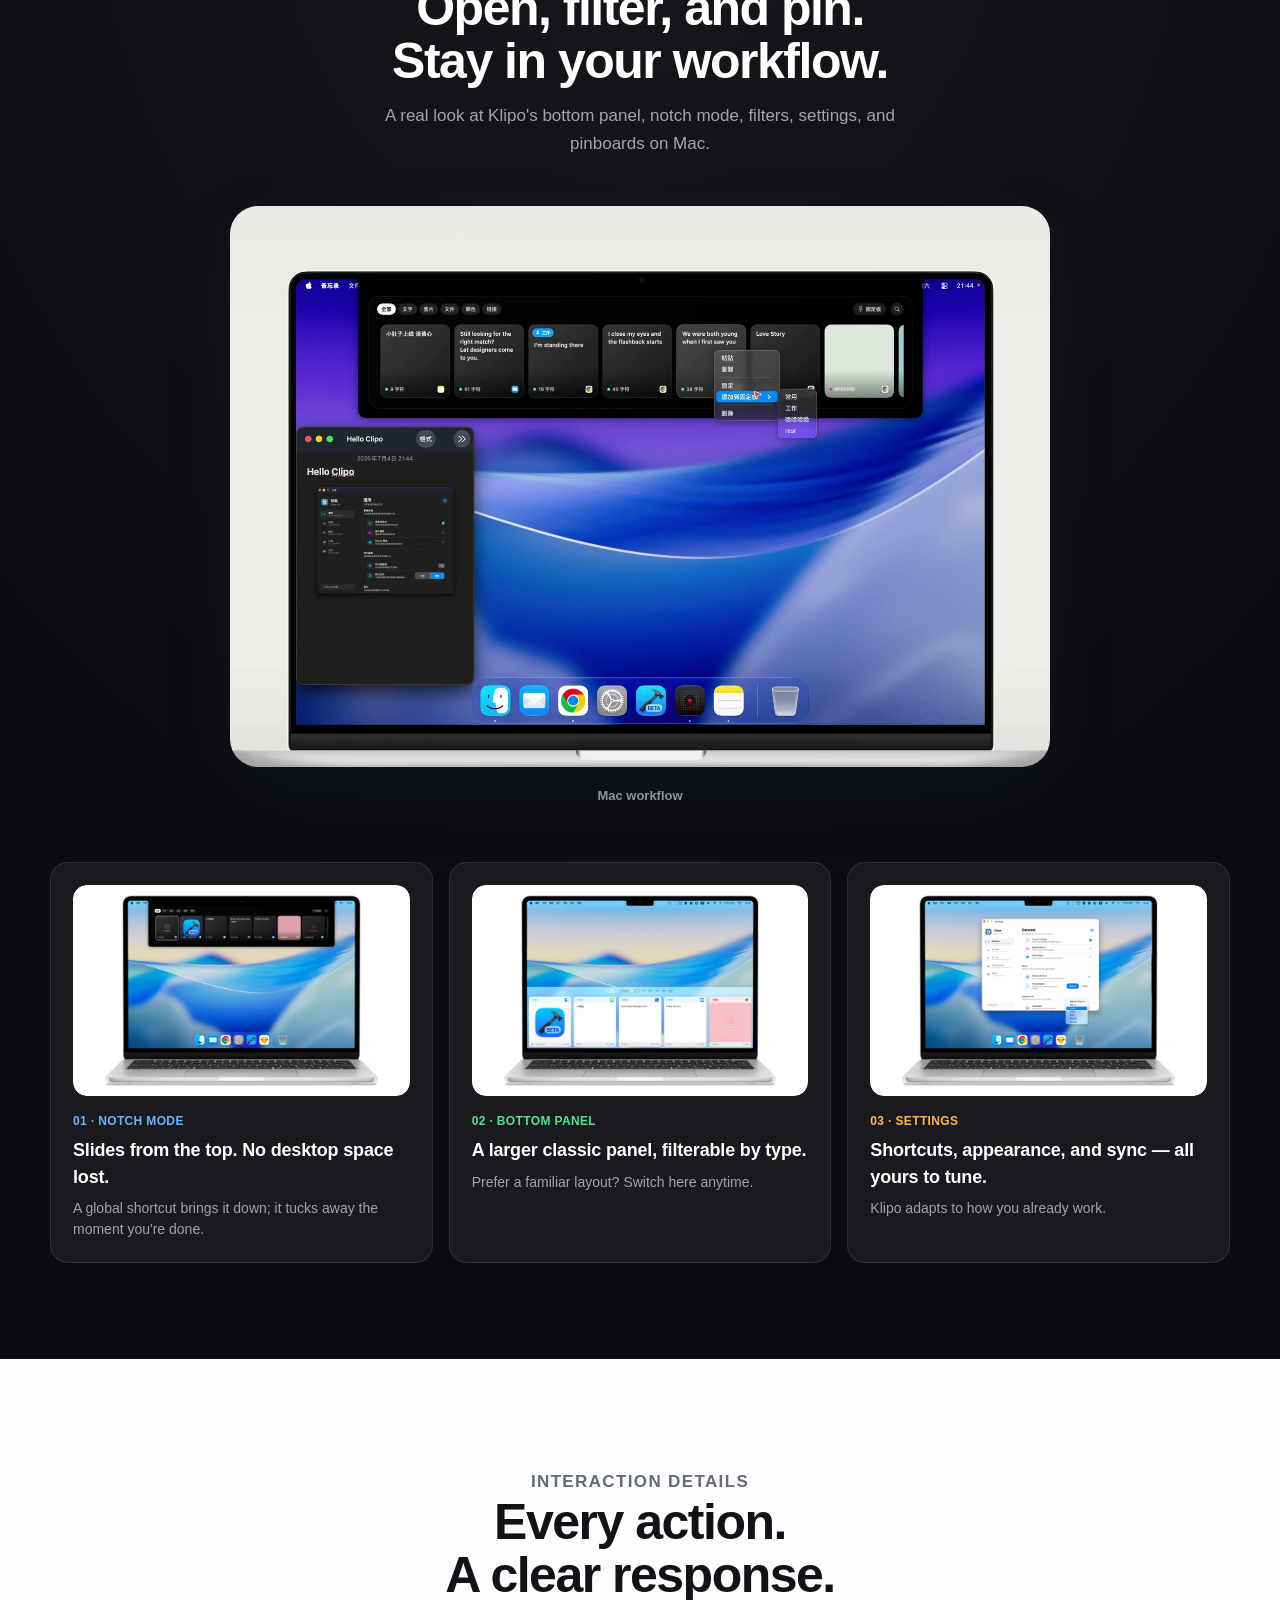
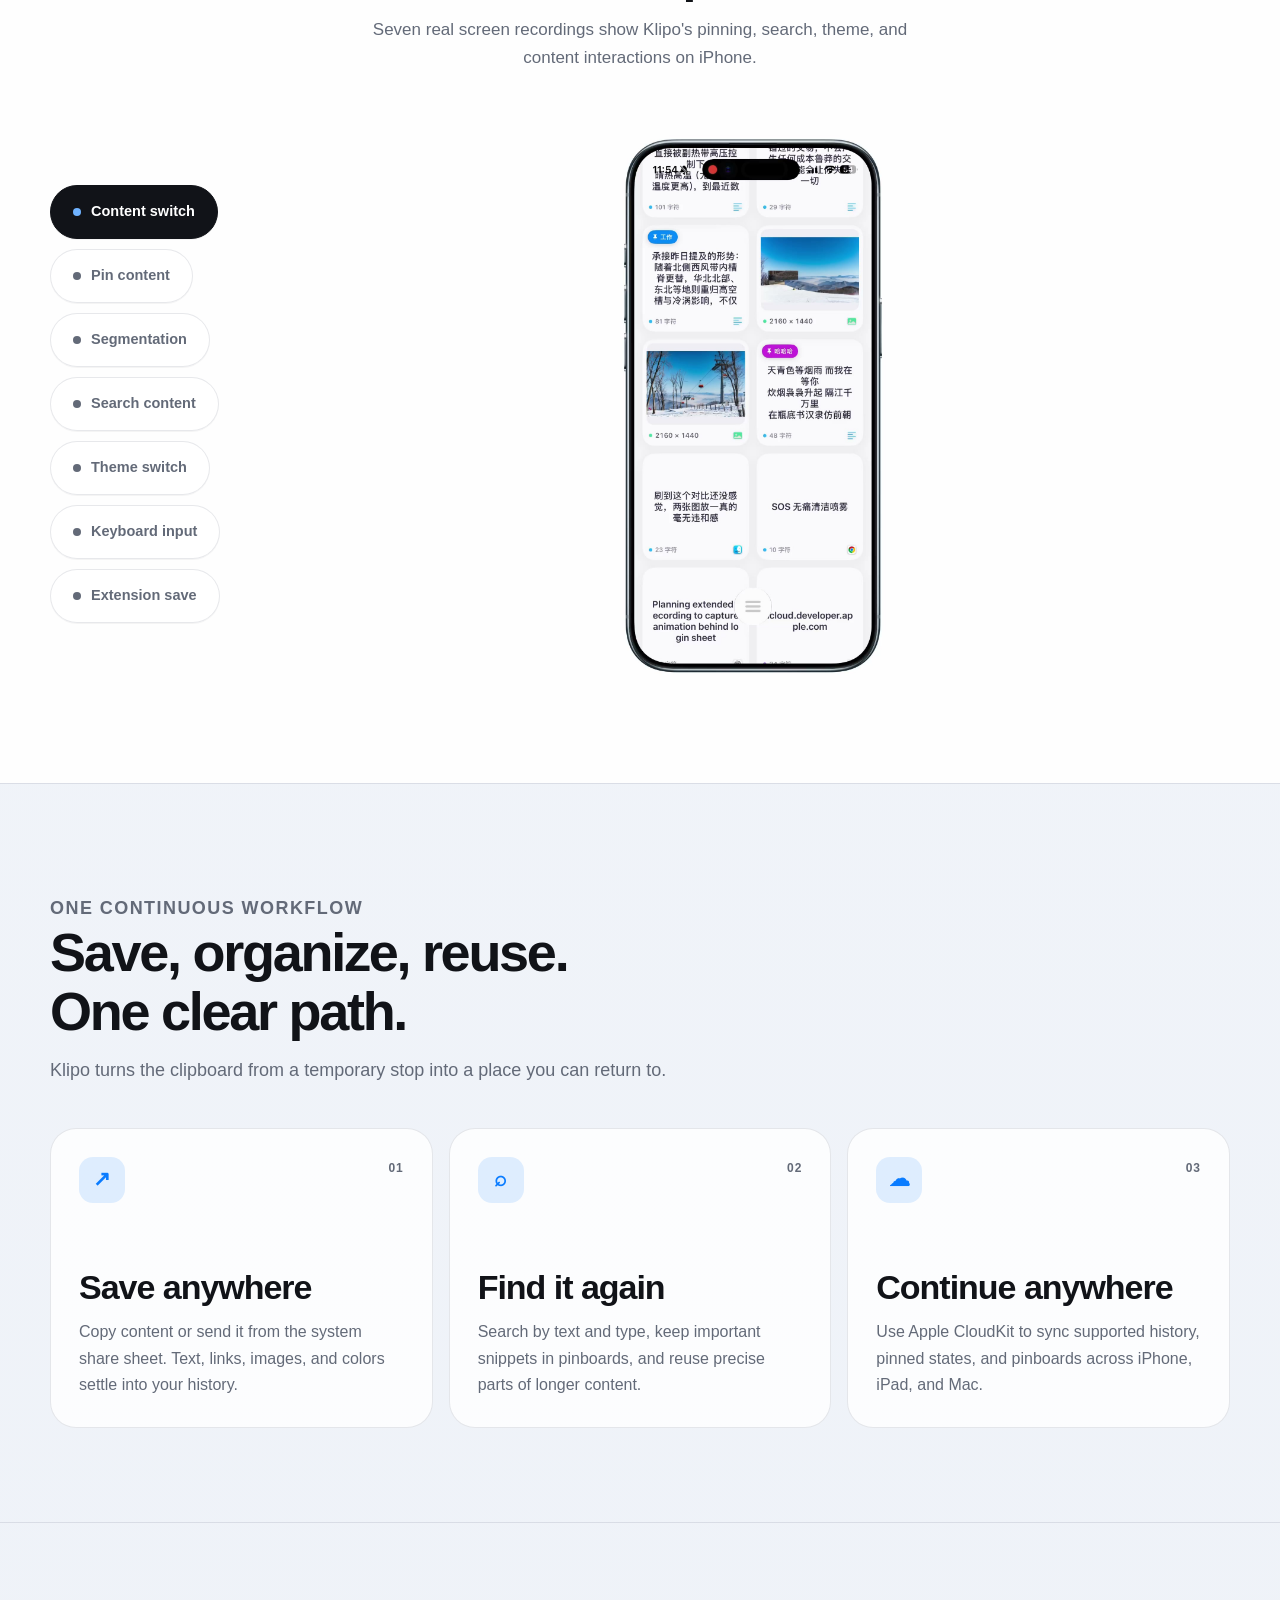
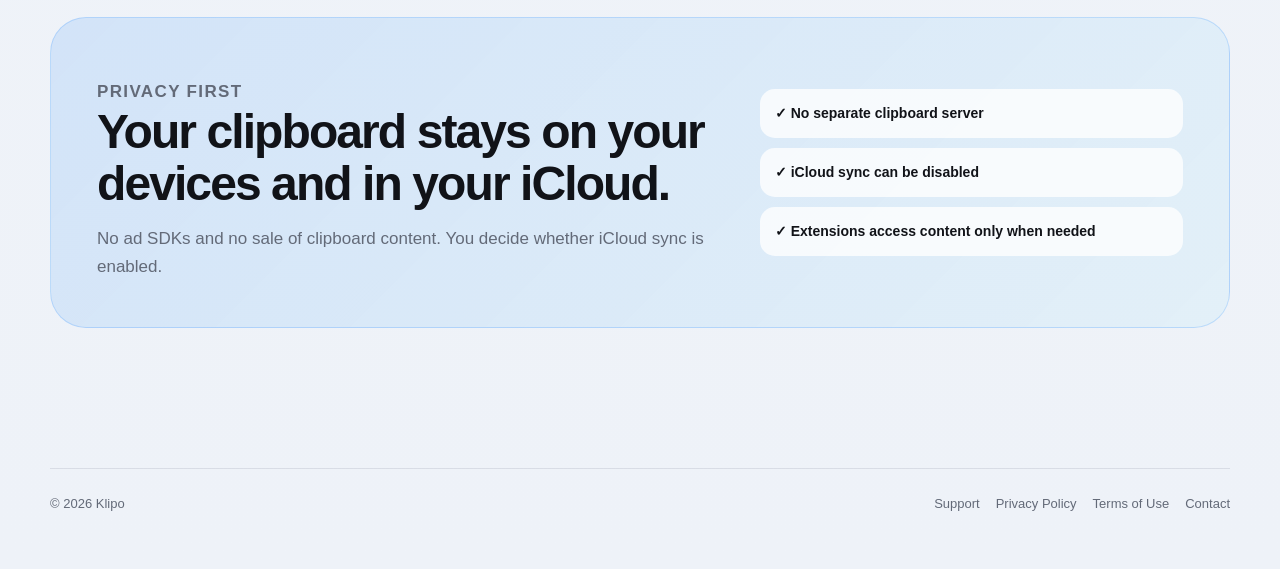
==== commit 90d902da: "更新 Klipo 产品网站" ====
--- a/index.html
+++ b/index.html
@@ -13,14 +13,14 @@
   <link rel="icon" type="image/png" sizes="1024x1024" href="assets/app-icon.png?v=20260811">
   <link rel="shortcut icon" type="image/png" href="assets/app-icon.png?v=20260811">
   <link rel="apple-touch-icon" href="assets/app-icon.png?v=20260811">
-  <link rel="stylesheet" href="assets/site.css?v=20260811-5">
+  <link rel="stylesheet" href="assets/site.css?v=20260813-6">
   <script>
     try {
       document.documentElement.dataset.lang = localStorage.getItem("klipo-site-language") || (navigator.language.toLowerCase().startsWith("zh") ? "zh" : "en");
     } catch (_) {}
   </script>
 </head>
-<body data-title-zh="Klipo 轻贴 · 跨设备剪贴板" data-title-en="Klipo · A clipboard that moves with you">
+<body class="home-page" data-title-zh="Klipo 轻贴 · 跨设备剪贴板" data-title-en="Klipo · A clipboard that moves with you">
   <a class="skip-link" href="#main">
     <span data-lang="zh">跳到主要内容</span><span data-lang="en">Skip to content</span>
   </a>
@@ -42,18 +42,22 @@
   </header>
 
   <main id="main">
-    <div class="page-shell">
-      <section class="hero">
-        <img class="hero-icon reveal" src="assets/app-icon.png?v=20260811" alt="Klipo app icon" width="108" height="108">
-        <p class="eyebrow reveal">Klipo for iPhone · iPad · Mac</p>
+    <section class="hero">
+      <div class="page-shell hero-copy-col">
         <h1 class="reveal">
-          <span data-lang="zh">复制一次，<br>随处继续。</span>
+          <span data-lang="zh">复制一次，随处继续。</span>
           <span data-lang="en">Copy once.<br>Keep moving.</span>
         </h1>
         <p class="hero-copy reveal">
           <span data-lang="zh">轻贴把文字、链接、颜色与图片整理成清晰的历史记录，通过键盘和分享扩展，在需要的时候快速找回。</span>
           <span data-lang="en">Klipo keeps text, links, colors, and images in a clear history, then brings them back through its keyboard and share extensions.</span>
         </p>
+        <ul class="type-row reveal" aria-label="Supported content types">
+          <li class="t-text"><span data-lang="zh">文字</span><span data-lang="en">Text</span></li>
+          <li class="t-link"><span data-lang="zh">链接</span><span data-lang="en">Links</span></li>
+          <li class="t-image"><span data-lang="zh">图片</span><span data-lang="en">Images</span></li>
+          <li class="t-color"><span data-lang="zh">颜色</span><span data-lang="en">Colors</span></li>
+        </ul>
         <ul class="platform-row reveal" aria-label="Supported platforms">
           <li>iPhone</li><li>iPad</li><li>Mac</li><li>iCloud</li>
         </ul>
@@ -61,12 +65,17 @@
           <a class="button button-primary" href="https://apps.apple.com/cn/app/%E8%BD%BB%E8%B4%B4-%E5%88%98%E6%B5%B7%E5%89%AA%E8%B4%B4%E6%9D%BF/id6783726665?mt=12" target="_blank" rel="noopener noreferrer"><span data-lang="zh">免费下载 Mac 版</span><span data-lang="en">Download for Mac</span></a>
           <a class="button button-secondary" href="support.html"><span data-lang="zh">获得支持</span><span data-lang="en">Get support</span></a>
         </div>
-      </section>
-
-      <section class="section" id="mac">
+        <figure class="hero-shot reveal">
+          <img src="assets/hero-devices.png?v=20260813" alt="Klipo 在 Mac、iPad 与 iPhone 上的界面" width="2350" height="1204" loading="eager" fetchpriority="high">
+        </figure>
+      </div>
+    </section>
+
+    <section class="mac-stage" id="mac">
+      <div class="page-shell">
         <div class="section-heading reveal">
           <p class="eyebrow">Klipo for Mac</p>
-          <h2><span data-lang="zh">呼出、筛选、固定，<br>都留在当前工作流里。</span><span data-lang="en">Open, filter, and pin.<br>Stay in your workflow.</span></h2>
+          <h2><span data-lang="zh">呼出、筛选、固定，都留在当前工作流里。</span><span data-lang="en">Open, filter, and pin.<br>Stay in your workflow.</span></h2>
           <p><span data-lang="zh">从底部面板到刘海模式，真实展示轻贴在 Mac 上的主要使用方式。</span><span data-lang="en">A real look at Klipo's bottom panel, notch mode, filters, settings, and pinboards on Mac.</span></p>
         </div>
 
@@ -79,77 +88,94 @@
           </figure>
 
           <div class="mac-gallery" aria-label="Klipo Mac 界面展示">
-            <figure class="mac-media reveal">
-              <img src="assets/mac/notch.jpg" alt="Klipo Mac 刘海剪贴板面板" width="1800" height="1125" loading="lazy" decoding="async">
-              <figcaption><span data-lang="zh">刘海模式</span><span data-lang="en">Notch mode</span></figcaption>
-            </figure>
-
-            <figure class="mac-media reveal">
-              <img src="assets/mac/history.jpg" alt="Klipo Mac 底部剪贴历史面板" width="1800" height="1125" loading="lazy" decoding="async">
-              <figcaption><span data-lang="zh">底部面板</span><span data-lang="en">Bottom panel</span></figcaption>
-            </figure>
-
-            <figure class="mac-media reveal">
-              <img src="assets/mac/settings.jpg" alt="Klipo Mac 偏好设置" width="1800" height="1125" loading="lazy" decoding="async">
-              <figcaption><span data-lang="zh">设置</span><span data-lang="en">Settings</span></figcaption>
-            </figure>
-          </div>
-        </div>
-      </section>
-
-      <section class="section" id="motion">
+            <div class="mac-row reveal">
+              <figure class="mac-media mac-row-media">
+                <img src="assets/mac/notch.jpg" alt="Klipo Mac 刘海剪贴板面板" width="1800" height="1125" loading="lazy" decoding="async">
+              </figure>
+              <div class="mac-row-text" style="--accent:#6fb2ff">
+                <span class="row-index">01 · <span data-lang="zh">刘海模式</span><span data-lang="en">Notch Mode</span></span>
+                <h3><span data-lang="zh">从屏幕顶端滑出，不占用桌面空间</span><span data-lang="en">Slides from the top. No desktop space lost.</span></h3>
+                <p><span data-lang="zh">全局快捷键唤出浮层，用完即收。</span><span data-lang="en">A global shortcut brings it down; it tucks away the moment you're done.</span></p>
+              </div>
+            </div>
+            <div class="mac-row reveal">
+              <figure class="mac-media mac-row-media">
+                <img src="assets/mac/history.jpg" alt="Klipo Mac 底部剪贴历史面板" width="1800" height="1125" loading="lazy" decoding="async">
+              </figure>
+              <div class="mac-row-text" style="--accent:#57e08f">
+                <span class="row-index">02 · <span data-lang="zh">底部面板</span><span data-lang="en">Bottom Panel</span></span>
+                <h3><span data-lang="zh">更大的传统面板，按类型筛选一目了然</span><span data-lang="en">A larger classic panel, filterable by type.</span></h3>
+                <p><span data-lang="zh">喜欢传统交互就切到这个模式。</span><span data-lang="en">Prefer a familiar layout? Switch here anytime.</span></p>
+              </div>
+            </div>
+            <div class="mac-row reveal">
+              <figure class="mac-media mac-row-media">
+                <img src="assets/mac/settings.jpg" alt="Klipo Mac 偏好设置" width="1800" height="1125" loading="lazy" decoding="async">
+              </figure>
+              <div class="mac-row-text" style="--accent:#ffb454">
+                <span class="row-index">03 · <span data-lang="zh">设置</span><span data-lang="en">Settings</span></span>
+                <h3><span data-lang="zh">快捷键、外观与同步，都可以按习惯调整</span><span data-lang="en">Shortcuts, appearance, and sync — all yours to tune.</span></h3>
+                <p><span data-lang="zh">轻贴跟着你的工作习惯走。</span><span data-lang="en">Klipo adapts to how you already work.</span></p>
+              </div>
+            </div>
+          </div>
+        </div>
+      </div>
+    </section>
+
+    <section class="section showcase-section" id="motion">
+      <div class="page-shell">
         <div class="section-heading reveal">
           <p class="eyebrow"><span data-lang="zh">交互细节</span><span data-lang="en">Interaction details</span></p>
-          <h2><span data-lang="zh">每一次操作，<br>都有清晰的回应。</span><span data-lang="en">Every action.<br>A clear response.</span></h2>
-          <p><span data-lang="zh">六段真实录屏，直接展示轻贴在 iPhone 上的标签切换、固定、主题与内容交互。</span><span data-lang="en">Six real screen recordings show Klipo's tab, pinning, theme, and content interactions on iPhone.</span></p>
-        </div>
-
-        <div class="motion-grid">
-          <article class="motion-card reveal">
-            <video muted loop playsinline preload="metadata" poster="assets/videos/tab-bar.jpg" width="630" height="1368" data-motion-video aria-label="Klipo 标签栏动画演示">
-              <source src="assets/videos/tab-bar.mp4" type="video/mp4">
-            </video>
-            <h3><span data-lang="zh">标签栏动画</span><span data-lang="en">Tab bar animation</span></h3>
-          </article>
-
-          <article class="motion-card reveal">
-            <video muted loop playsinline preload="metadata" poster="assets/videos/pin.jpg" width="630" height="1368" data-motion-video aria-label="Klipo 固定内容动画演示">
-              <source src="assets/videos/pin.mp4" type="video/mp4">
-            </video>
-            <h3><span data-lang="zh">固定动画</span><span data-lang="en">Pin animation</span></h3>
-          </article>
-
-          <article class="motion-card reveal">
-            <video muted loop playsinline preload="metadata" poster="assets/videos/unpin.jpg" width="630" height="1368" data-motion-video aria-label="Klipo 取消固定动画演示">
-              <source src="assets/videos/unpin.mp4" type="video/mp4">
-            </video>
-            <h3><span data-lang="zh">取消固定</span><span data-lang="en">Unpin animation</span></h3>
-          </article>
-
-          <article class="motion-card reveal">
-            <video muted loop playsinline preload="metadata" poster="assets/videos/theme.jpg" width="630" height="1368" data-motion-video aria-label="Klipo 切换主题动画演示">
-              <source src="assets/videos/theme.mp4" type="video/mp4">
-            </video>
-            <h3><span data-lang="zh">切换主题</span><span data-lang="en">Theme switching</span></h3>
-          </article>
-
-          <article class="motion-card reveal">
-            <video muted loop playsinline preload="metadata" poster="assets/videos/word-segmentation.jpg" width="630" height="1368" data-motion-video aria-label="Klipo 中文分词动画演示">
-              <source src="assets/videos/word-segmentation.mp4" type="video/mp4">
-            </video>
-            <h3><span data-lang="zh">中文分词</span><span data-lang="en">Chinese word segmentation</span></h3>
-          </article>
-
-          <article class="motion-card reveal">
-            <video muted loop playsinline preload="metadata" poster="assets/videos/floating-3d.jpg" width="630" height="1368" data-motion-video aria-label="Klipo 3D 悬浮动画演示">
-              <source src="assets/videos/floating-3d.mp4" type="video/mp4">
-            </video>
-            <h3><span data-lang="zh">3D 悬浮动画</span><span data-lang="en">3D floating animation</span></h3>
-          </article>
-        </div>
-      </section>
-
-      <section class="section" id="features">
+          <h2><span data-lang="zh">每一次操作，都有清晰的回应。</span><span data-lang="en">Every action.<br>A clear response.</span></h2>
+          <p><span data-lang="zh">七段真实录屏，直接展示轻贴在 iPhone 上的固定、搜索、主题与内容交互。</span><span data-lang="en">Seven real screen recordings show Klipo's pinning, search, theme, and content interactions on iPhone.</span></p>
+        </div>
+
+        <div class="showcase reveal" data-showcase>
+          <div class="showcase-tabs" role="tablist" aria-label="Klipo interaction demos">
+            <button id="showcase-tab-content" type="button" class="showcase-tab is-active" role="tab" aria-selected="true" aria-controls="showcase-stage" tabindex="0" data-video="assets/videos/content-switch.mp4?v=20260813-3" data-poster="assets/videos/content-switch.jpg?v=20260813-3">
+              <span class="tab-dot" aria-hidden="true"></span>
+              <span data-lang="zh">内容切换</span><span data-lang="en">Content switch</span>
+            </button>
+            <button type="button" class="showcase-tab" role="tab" aria-selected="false" aria-controls="showcase-stage" tabindex="-1" data-video="assets/videos/pin-content.mp4?v=20260813-3" data-poster="assets/videos/pin-content.jpg?v=20260813-3">
+              <span class="tab-dot" aria-hidden="true"></span>
+              <span data-lang="zh">固定内容</span><span data-lang="en">Pin content</span>
+            </button>
+            <button type="button" class="showcase-tab" role="tab" aria-selected="false" aria-controls="showcase-stage" tabindex="-1" data-video="assets/videos/segmentation.mp4?v=20260813-3" data-poster="assets/videos/segmentation.jpg?v=20260813-3">
+              <span class="tab-dot" aria-hidden="true"></span>
+              <span data-lang="zh">处理分词</span><span data-lang="en">Segmentation</span>
+            </button>
+            <button type="button" class="showcase-tab" role="tab" aria-selected="false" aria-controls="showcase-stage" tabindex="-1" data-video="assets/videos/search.mp4?v=20260813-3" data-poster="assets/videos/search.jpg?v=20260813-3">
+              <span class="tab-dot" aria-hidden="true"></span>
+              <span data-lang="zh">搜索内容</span><span data-lang="en">Search content</span>
+            </button>
+            <button type="button" class="showcase-tab" role="tab" aria-selected="false" aria-controls="showcase-stage" tabindex="-1" data-video="assets/videos/theme-switch.mp4?v=20260813-3" data-poster="assets/videos/theme-switch.jpg?v=20260813-3">
+              <span class="tab-dot" aria-hidden="true"></span>
+              <span data-lang="zh">主题切换</span><span data-lang="en">Theme switch</span>
+            </button>
+            <button type="button" class="showcase-tab" role="tab" aria-selected="false" aria-controls="showcase-stage" tabindex="-1" data-video="assets/videos/keyboard-input.mp4?v=20260813-3" data-poster="assets/videos/keyboard-input.jpg?v=20260813-3">
+              <span class="tab-dot" aria-hidden="true"></span>
+              <span data-lang="zh">键盘输入</span><span data-lang="en">Keyboard input</span>
+            </button>
+            <button type="button" class="showcase-tab" role="tab" aria-selected="false" aria-controls="showcase-stage" tabindex="-1" data-video="assets/videos/extension-save.mp4?v=20260813-3" data-poster="assets/videos/extension-save.jpg?v=20260813-3">
+              <span class="tab-dot" aria-hidden="true"></span>
+              <span data-lang="zh">扩展保存</span><span data-lang="en">Extension save</span>
+            </button>
+          </div>
+
+          <div class="showcase-stage" id="showcase-stage" role="tabpanel" aria-labelledby="showcase-tab-content">
+            <div class="showcase-device">
+              <video class="showcase-video" muted loop playsinline preload="metadata" poster="assets/videos/content-switch.jpg?v=20260813-3" width="1080" height="1920" data-motion-video data-showcase-video aria-label="Klipo 交互演示">
+                <source src="assets/videos/content-switch.mp4?v=20260813-3" type="video/mp4">
+              </video>
+            </div>
+          </div>
+        </div>
+      </div>
+    </section>
+
+    <section class="section" id="features">
+      <div class="page-shell">
         <div class="section-heading reveal">
           <p class="eyebrow"><span data-lang="zh">一个连续的工作流</span><span data-lang="en">One continuous workflow</span></p>
           <h2><span data-lang="zh">保存、整理、再次使用。<br>三件事，一条清晰路径。</span><span data-lang="en">Save, organize, reuse.<br>One clear path.</span></h2>
@@ -178,9 +204,11 @@
             <p><span data-lang="zh">通过 Apple CloudKit，在 iPhone、iPad 与 Mac 之间同步支持的历史、固定状态和固定板。</span><span data-lang="en">Use Apple CloudKit to sync supported history, pinned states, and pinboards across iPhone, iPad, and Mac.</span></p>
           </article>
         </div>
-      </section>
-
-      <section class="section">
+      </div>
+    </section>
+
+    <section class="section">
+      <div class="page-shell">
         <div class="privacy-strip reveal">
           <div>
             <p class="eyebrow"><span data-lang="zh">隐私优先</span><span data-lang="en">Privacy first</span></p>
@@ -193,9 +221,8 @@
             <div class="privacy-fact"><span data-lang="zh">✓ 系统扩展按需读取内容</span><span data-lang="en">✓ Extensions access content only when needed</span></div>
           </div>
         </div>
-      </section>
-
-    </div>
+      </div>
+    </section>
   </main>
 
   <footer class="site-footer">
@@ -209,6 +236,6 @@
       </div>
     </div>
   </footer>
-  <script src="assets/site.js?v=20260811-2"></script>
+  <script src="assets/site.js?v=20260813-1"></script>
 </body>
 </html>
--- a/assets/site.css
+++ b/assets/site.css
@@ -950,3 +950,390 @@
     border-width: 2px;
   }
 }
+
+/* Homepage hybrid: selected sections from the alternate Klipo concept. */
+
+body.home-page {
+  --showcase-soft: rgba(255, 255, 255, 0.42);
+  --showcase-tab: rgba(255, 255, 255, 0.82);
+  --showcase-dark: #0b0c0f;
+  --showcase-dark-soft: #17181d;
+  background:
+    radial-gradient(38rem 30rem at 14% 8%, rgba(47, 125, 255, 0.24), transparent 60%) 0 0 / 100% 920px no-repeat,
+    radial-gradient(34rem 28rem at 86% 4%, rgba(255, 79, 160, 0.20), transparent 60%) 0 0 / 100% 920px no-repeat,
+    radial-gradient(40rem 32rem at 50% 46%, rgba(255, 122, 26, 0.16), transparent 62%) 0 0 / 100% 920px no-repeat,
+    radial-gradient(36rem 30rem at 78% 60%, rgba(18, 184, 102, 0.18), transparent 60%) 0 0 / 100% 920px no-repeat,
+    linear-gradient(180deg, var(--page) 0%, var(--page-strong) 100%);
+}
+
+.home-page .hero {
+  position: relative;
+  min-height: 0;
+  padding: 108px 0 84px;
+  display: block;
+  overflow: hidden;
+  isolation: isolate;
+}
+
+.home-page .hero::before {
+  content: none;
+}
+
+.home-page .hero-copy-col {
+  display: flex;
+  flex-direction: column;
+  align-items: center;
+}
+
+.home-page .hero .eyebrow {
+  margin-bottom: 18px;
+  color: var(--muted);
+  font-size: 13px;
+  letter-spacing: 0.02em;
+  text-transform: none;
+}
+
+.home-page .hero h1 {
+  font-size: clamp(42px, 7.2vw, 92px);
+  letter-spacing: -0.04em;
+  background: linear-gradient(100deg, var(--text) 40%, var(--blue-strong) 66%, #d9368b 88%);
+  background-clip: text;
+  color: transparent;
+  -webkit-background-clip: text;
+}
+
+.home-page .hero-copy {
+  max-width: 560px;
+  margin-top: 22px;
+  font-size: clamp(17px, 1.9vw, 21px);
+  line-height: 1.5;
+}
+
+.home-page .type-row {
+  margin: 28px 0 0;
+  padding: 0;
+  display: flex;
+  flex-wrap: wrap;
+  justify-content: center;
+  gap: 8px;
+  list-style: none;
+}
+
+.home-page .type-row li {
+  padding: 7px 15px;
+  border-radius: 999px;
+  background: var(--content-color, var(--blue));
+  box-shadow: 0 8px 18px -8px var(--content-color, var(--blue));
+  color: #fff;
+  font-size: 13px;
+  font-weight: 650;
+}
+
+.home-page .type-row .t-text { --content-color: #12b866; }
+.home-page .type-row .t-link { --content-color: #2f7dff; }
+.home-page .type-row .t-image { --content-color: #ff7a1a; }
+.home-page .type-row .t-color { --content-color: #ef3d92; }
+
+.home-page .hero .platform-row {
+  margin-top: 16px;
+  gap: 5px 10px;
+}
+
+.home-page .hero .platform-row li {
+  color: var(--muted);
+  font-weight: 500;
+}
+
+.home-page .hero .platform-row li + li::before {
+  position: static;
+  margin-right: 10px;
+  color: var(--muted);
+  content: "\00b7";
+}
+
+.home-page .hero-shot {
+  position: relative;
+  width: min(100%, 1180px);
+  margin: 56px auto 0;
+  overflow: visible;
+  border: 0;
+  border-radius: 0;
+  box-shadow: none;
+}
+
+.home-page .hero-shot img {
+  width: 100%;
+  height: auto;
+}
+
+.home-page .mac-stage {
+  padding: 112px 0 96px;
+  background: radial-gradient(120% 120% at 50% 0%, var(--showcase-dark-soft), var(--showcase-dark) 60%);
+  color: #fff;
+}
+
+.home-page .mac-stage .section-heading,
+.home-page .showcase-section .section-heading {
+  max-width: 680px;
+  margin: 0 auto 48px;
+  text-align: center;
+}
+
+.home-page .mac-stage .section-heading h2,
+.home-page .showcase-section .section-heading h2 {
+  font-size: clamp(30px, 4.4vw, 50px);
+  line-height: 1.06;
+  letter-spacing: -0.03em;
+}
+
+.home-page .mac-stage .section-heading p,
+.home-page .showcase-section .section-heading p {
+  max-width: 540px;
+  margin: 14px auto 0;
+  font-size: 17px;
+}
+
+.home-page .mac-stage .section-heading h2 {
+  color: #fff;
+}
+
+.home-page .mac-stage .section-heading .eyebrow {
+  color: rgba(255, 255, 255, 0.60);
+}
+
+.home-page .mac-stage .section-heading > p:last-child {
+  color: rgba(255, 255, 255, 0.62);
+}
+
+.home-page .mac-video video {
+  border: 0;
+  border-radius: 28px;
+  box-shadow: var(--shadow);
+}
+
+.home-page .mac-video figcaption {
+  margin-top: 18px;
+  color: rgba(255, 255, 255, 0.55);
+  text-align: center;
+  font-size: 13px;
+}
+
+.home-page .mac-gallery {
+  margin-top: 56px;
+  gap: 16px;
+}
+
+.home-page .mac-row {
+  padding: 22px;
+  border: 1px solid rgba(255, 255, 255, 0.10);
+  border-radius: var(--radius-md);
+  background: rgba(255, 255, 255, 0.06);
+}
+
+.home-page .mac-row-media,
+.home-page .mac-row-media img {
+  overflow: hidden;
+  border: 0;
+  border-radius: 14px;
+}
+
+.home-page .mac-row-text {
+  margin-top: 16px;
+  text-align: left;
+}
+
+.home-page .mac-row-text .row-index {
+  display: block;
+  margin-bottom: 6px;
+  color: var(--accent, #6fb2ff);
+  font-size: 12px;
+  font-weight: 700;
+  letter-spacing: 0.03em;
+  text-transform: uppercase;
+}
+
+.home-page .mac-row-text h3 {
+  margin: 0;
+  color: #fff;
+  font-size: 18px;
+  font-weight: 660;
+  letter-spacing: -0.01em;
+  line-height: 1.45;
+}
+
+.home-page .mac-row-text p {
+  margin: 8px 0 0;
+  color: rgba(255, 255, 255, 0.60);
+  font-size: 14px;
+  line-height: 1.5;
+}
+
+.home-page .showcase-section {
+  --text: #111318;
+  --muted: #636a78;
+  --line: rgba(23, 35, 58, 0.10);
+  --surface-solid: #ffffff;
+  --showcase-tab: rgba(255, 255, 255, 0.82);
+  border-top-color: #fefefe;
+  background: #fefefe;
+  color: var(--text);
+}
+
+.home-page .showcase-section .page-shell,
+.home-page .showcase,
+.home-page .showcase-stage,
+.home-page .showcase-device {
+  background: #fefefe;
+}
+
+.home-page .showcase-section .section-heading .eyebrow {
+  text-align: center;
+}
+
+.home-page .showcase {
+  min-height: 560px;
+  display: grid;
+  grid-template-columns: auto 1fr;
+  align-items: center;
+  gap: 56px;
+}
+
+.home-page .showcase-tabs {
+  display: flex;
+  flex-direction: column;
+  align-items: flex-start;
+  gap: 10px;
+}
+
+.home-page .showcase-tab {
+  width: auto;
+  padding: 14px 22px;
+  display: inline-flex;
+  align-items: center;
+  gap: 10px;
+  border: 1px solid var(--line);
+  border-radius: 999px;
+  background: var(--showcase-tab);
+  box-shadow: 0 1px 0 rgba(0, 0, 0, 0.04);
+  color: var(--muted);
+  font-size: 14.5px;
+  font-weight: 600;
+  text-align: left;
+  white-space: nowrap;
+  cursor: pointer;
+  transition: background-color 200ms ease, color 200ms ease, transform 150ms ease;
+}
+
+.home-page .showcase-tab:hover {
+  transform: translateX(2px);
+}
+
+.home-page .tab-dot {
+  width: 8px;
+  height: 8px;
+  flex: 0 0 auto;
+  border-radius: 50%;
+  background: var(--muted);
+  transition: background-color 200ms ease;
+}
+
+.home-page .showcase-tab.is-active {
+  border-color: var(--text);
+  background: var(--text);
+  color: var(--surface-solid);
+}
+
+.home-page .showcase-tab.is-active .tab-dot {
+  background: #6fb2ff;
+}
+
+.home-page .showcase-stage {
+  display: flex;
+  align-items: center;
+  justify-content: center;
+}
+
+.home-page .showcase-device {
+  width: clamp(275px, 25vw, 350px);
+  aspect-ratio: 1080 / 1920;
+}
+
+.home-page .showcase-video {
+  width: 100%;
+  max-width: 100%;
+  height: auto;
+  aspect-ratio: 1080 / 1920;
+  display: block;
+  border: 0;
+  border-radius: 0;
+  background: #fefefe;
+  box-shadow: none;
+}
+
+@media (prefers-color-scheme: dark) {
+  .home-page {
+    --showcase-soft: rgba(255, 255, 255, 0.035);
+    --showcase-tab: rgba(24, 28, 38, 0.92);
+  }
+}
+
+@media (max-width: 980px) {
+  .home-page .mac-gallery {
+    grid-template-columns: 1fr;
+  }
+}
+
+@media (max-width: 760px) {
+  .home-page .showcase {
+    min-height: 0;
+    grid-template-columns: 1fr;
+    gap: 28px;
+  }
+
+  .home-page .showcase-tabs {
+    flex-flow: row wrap;
+  }
+
+  .home-page .showcase-tab {
+    padding: 12px 18px;
+    font-size: 13.5px;
+  }
+
+  .home-page .showcase-device {
+    width: clamp(270px, 78vw, 320px);
+  }
+}
+
+@media (max-width: 620px) {
+  .home-page .hero {
+    padding: 80px 0 60px;
+  }
+
+  .home-page .hero-shot {
+    margin-top: 42px;
+    border-radius: 24px;
+  }
+
+  .home-page .mac-stage {
+    padding: 68px 0;
+  }
+
+  .home-page .mac-gallery {
+    margin-inline: 0;
+    padding: 0;
+    grid-template-columns: 1fr;
+    grid-auto-flow: row;
+    grid-auto-columns: auto;
+    overflow: visible;
+  }
+}
+
+@media (prefers-reduced-transparency: reduce) {
+  .home-page .showcase-tab {
+    background: var(--surface-solid);
+  }
+
+  .home-page .showcase-tab.is-active {
+    background: var(--text);
+  }
+}
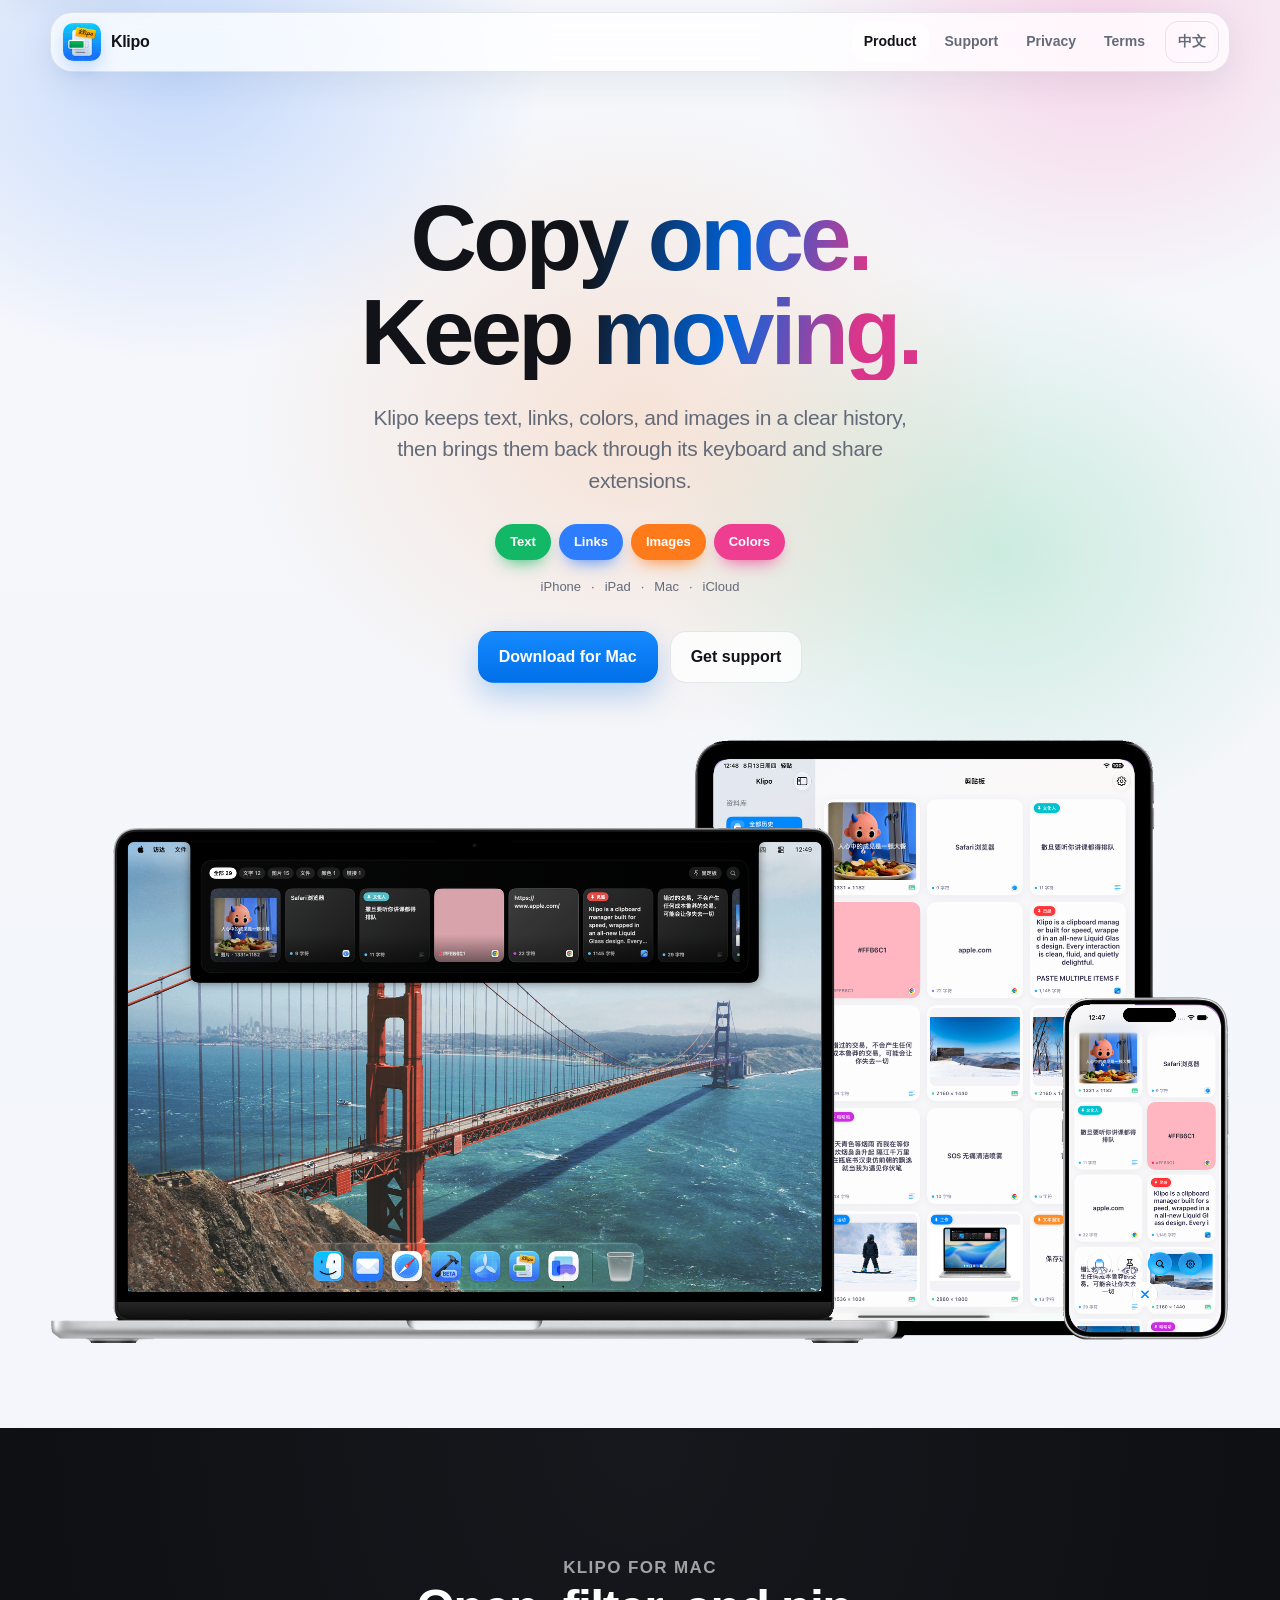
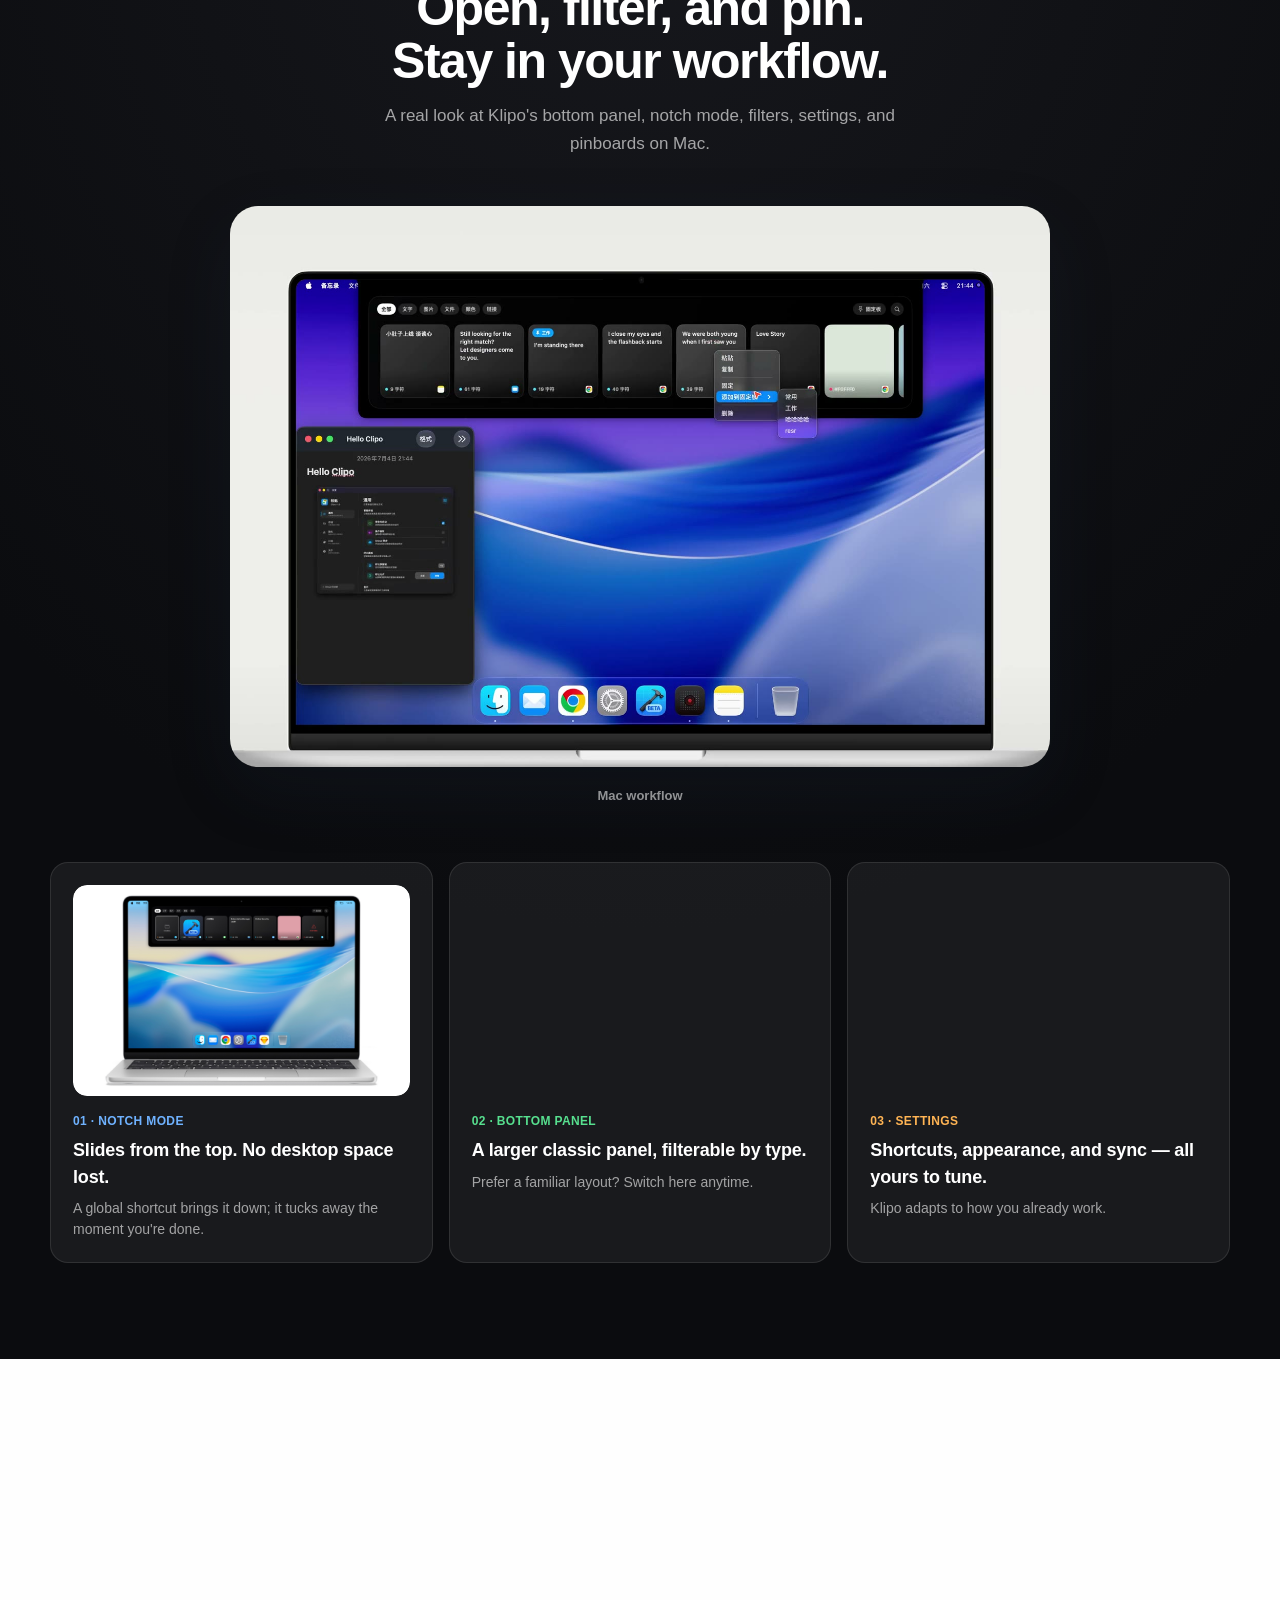
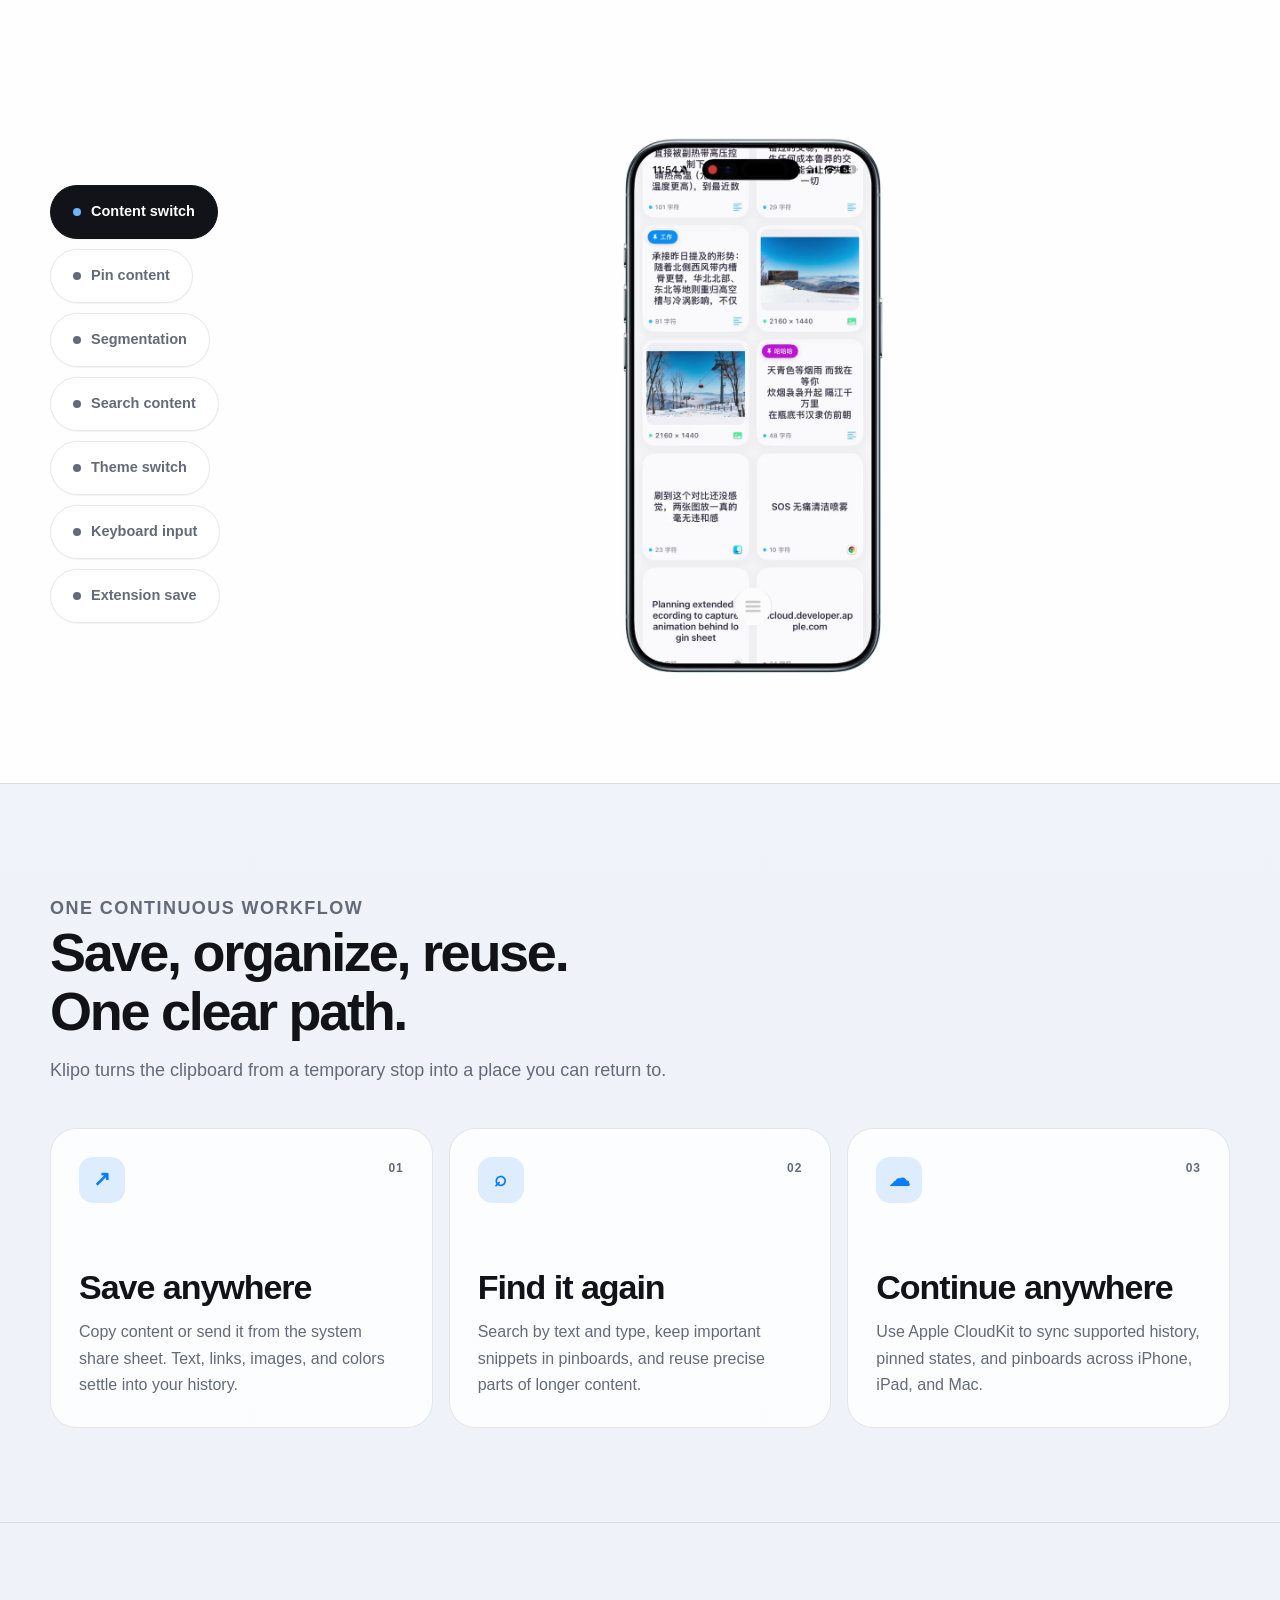
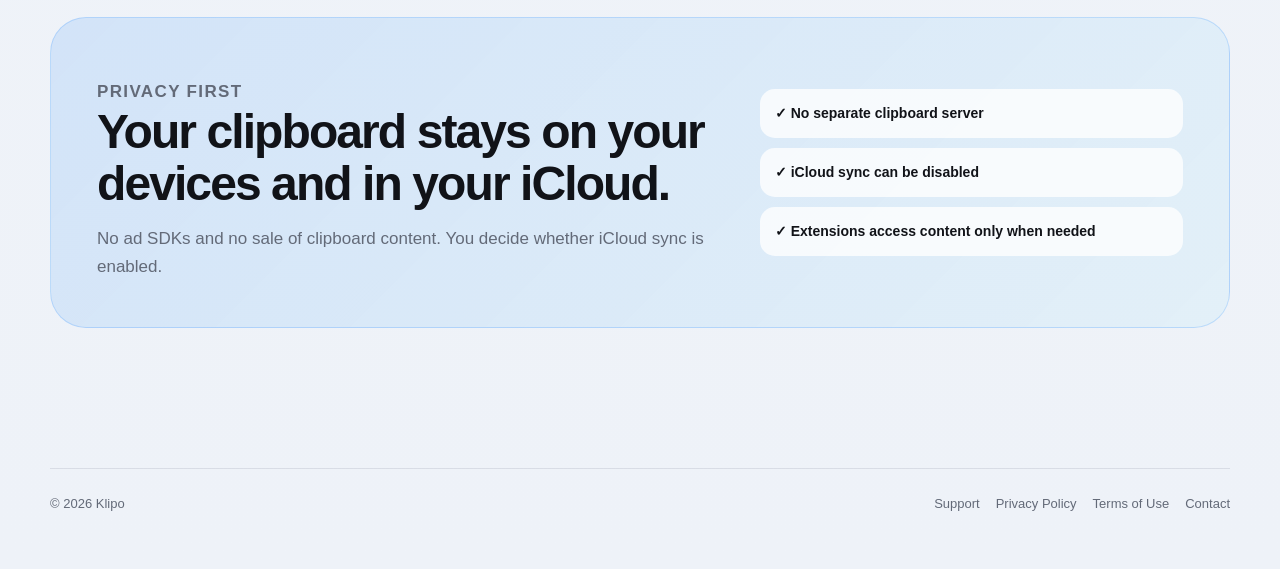
==== commit 440184c7: "优化网站媒体加载" ====
--- a/index.html
+++ b/index.html
@@ -13,7 +13,7 @@
   <link rel="icon" type="image/png" sizes="1024x1024" href="assets/app-icon.png?v=20260811">
   <link rel="shortcut icon" type="image/png" href="assets/app-icon.png?v=20260811">
   <link rel="apple-touch-icon" href="assets/app-icon.png?v=20260811">
-  <link rel="stylesheet" href="assets/site.css?v=20260813-6">
+  <link rel="stylesheet" href="assets/site.css?v=20260813-7">
   <script>
     try {
       document.documentElement.dataset.lang = localStorage.getItem("klipo-site-language") || (navigator.language.toLowerCase().startsWith("zh") ? "zh" : "en");
@@ -66,7 +66,10 @@
           <a class="button button-secondary" href="support.html"><span data-lang="zh">获得支持</span><span data-lang="en">Get support</span></a>
         </div>
         <figure class="hero-shot reveal">
-          <img src="assets/hero-devices.png?v=20260813" alt="Klipo 在 Mac、iPad 与 iPhone 上的界面" width="2350" height="1204" loading="eager" fetchpriority="high">
+          <picture>
+            <source srcset="assets/hero-devices.webp?v=20260813" type="image/webp">
+            <img src="assets/hero-devices.png?v=20260813" alt="Klipo 在 Mac、iPad 与 iPhone 上的界面" width="2350" height="1204" loading="eager" fetchpriority="high">
+          </picture>
         </figure>
       </div>
     </section>
@@ -133,31 +136,31 @@
 
         <div class="showcase reveal" data-showcase>
           <div class="showcase-tabs" role="tablist" aria-label="Klipo interaction demos">
-            <button id="showcase-tab-content" type="button" class="showcase-tab is-active" role="tab" aria-selected="true" aria-controls="showcase-stage" tabindex="0" data-video="assets/videos/content-switch.mp4?v=20260813-3" data-poster="assets/videos/content-switch.jpg?v=20260813-3">
+            <button id="showcase-tab-content" type="button" class="showcase-tab is-active" role="tab" aria-selected="true" aria-controls="showcase-stage" tabindex="0" data-video="assets/videos/content-switch.mp4?v=20260813-4" data-poster="assets/videos/content-switch.jpg?v=20260813-4">
               <span class="tab-dot" aria-hidden="true"></span>
               <span data-lang="zh">内容切换</span><span data-lang="en">Content switch</span>
             </button>
-            <button type="button" class="showcase-tab" role="tab" aria-selected="false" aria-controls="showcase-stage" tabindex="-1" data-video="assets/videos/pin-content.mp4?v=20260813-3" data-poster="assets/videos/pin-content.jpg?v=20260813-3">
+            <button type="button" class="showcase-tab" role="tab" aria-selected="false" aria-controls="showcase-stage" tabindex="-1" data-video="assets/videos/pin-content.mp4?v=20260813-4" data-poster="assets/videos/pin-content.jpg?v=20260813-4">
               <span class="tab-dot" aria-hidden="true"></span>
               <span data-lang="zh">固定内容</span><span data-lang="en">Pin content</span>
             </button>
-            <button type="button" class="showcase-tab" role="tab" aria-selected="false" aria-controls="showcase-stage" tabindex="-1" data-video="assets/videos/segmentation.mp4?v=20260813-3" data-poster="assets/videos/segmentation.jpg?v=20260813-3">
+            <button type="button" class="showcase-tab" role="tab" aria-selected="false" aria-controls="showcase-stage" tabindex="-1" data-video="assets/videos/segmentation.mp4?v=20260813-4" data-poster="assets/videos/segmentation.jpg?v=20260813-4">
               <span class="tab-dot" aria-hidden="true"></span>
               <span data-lang="zh">处理分词</span><span data-lang="en">Segmentation</span>
             </button>
-            <button type="button" class="showcase-tab" role="tab" aria-selected="false" aria-controls="showcase-stage" tabindex="-1" data-video="assets/videos/search.mp4?v=20260813-3" data-poster="assets/videos/search.jpg?v=20260813-3">
+            <button type="button" class="showcase-tab" role="tab" aria-selected="false" aria-controls="showcase-stage" tabindex="-1" data-video="assets/videos/search.mp4?v=20260813-4" data-poster="assets/videos/search.jpg?v=20260813-4">
               <span class="tab-dot" aria-hidden="true"></span>
               <span data-lang="zh">搜索内容</span><span data-lang="en">Search content</span>
             </button>
-            <button type="button" class="showcase-tab" role="tab" aria-selected="false" aria-controls="showcase-stage" tabindex="-1" data-video="assets/videos/theme-switch.mp4?v=20260813-3" data-poster="assets/videos/theme-switch.jpg?v=20260813-3">
+            <button type="button" class="showcase-tab" role="tab" aria-selected="false" aria-controls="showcase-stage" tabindex="-1" data-video="assets/videos/theme-switch.mp4?v=20260813-4" data-poster="assets/videos/theme-switch.jpg?v=20260813-4">
               <span class="tab-dot" aria-hidden="true"></span>
               <span data-lang="zh">主题切换</span><span data-lang="en">Theme switch</span>
             </button>
-            <button type="button" class="showcase-tab" role="tab" aria-selected="false" aria-controls="showcase-stage" tabindex="-1" data-video="assets/videos/keyboard-input.mp4?v=20260813-3" data-poster="assets/videos/keyboard-input.jpg?v=20260813-3">
+            <button type="button" class="showcase-tab" role="tab" aria-selected="false" aria-controls="showcase-stage" tabindex="-1" data-video="assets/videos/keyboard-input.mp4?v=20260813-4" data-poster="assets/videos/keyboard-input.jpg?v=20260813-4">
               <span class="tab-dot" aria-hidden="true"></span>
               <span data-lang="zh">键盘输入</span><span data-lang="en">Keyboard input</span>
             </button>
-            <button type="button" class="showcase-tab" role="tab" aria-selected="false" aria-controls="showcase-stage" tabindex="-1" data-video="assets/videos/extension-save.mp4?v=20260813-3" data-poster="assets/videos/extension-save.jpg?v=20260813-3">
+            <button type="button" class="showcase-tab" role="tab" aria-selected="false" aria-controls="showcase-stage" tabindex="-1" data-video="assets/videos/extension-save.mp4?v=20260813-4" data-poster="assets/videos/extension-save.jpg?v=20260813-4">
               <span class="tab-dot" aria-hidden="true"></span>
               <span data-lang="zh">扩展保存</span><span data-lang="en">Extension save</span>
             </button>
@@ -165,8 +168,8 @@
 
           <div class="showcase-stage" id="showcase-stage" role="tabpanel" aria-labelledby="showcase-tab-content">
             <div class="showcase-device">
-              <video class="showcase-video" muted loop playsinline preload="metadata" poster="assets/videos/content-switch.jpg?v=20260813-3" width="1080" height="1920" data-motion-video data-showcase-video aria-label="Klipo 交互演示">
-                <source src="assets/videos/content-switch.mp4?v=20260813-3" type="video/mp4">
+              <video class="showcase-video" muted loop playsinline preload="metadata" poster="assets/videos/content-switch.jpg?v=20260813-4" width="720" height="1280" data-motion-video data-showcase-video aria-label="Klipo 交互演示">
+                <source src="assets/videos/content-switch.mp4?v=20260813-4" type="video/mp4">
               </video>
             </div>
           </div>
--- a/assets/site.css
+++ b/assets/site.css
@@ -1066,6 +1066,10 @@
   height: auto;
 }
 
+.home-page .hero-shot picture {
+  display: block;
+}
+
 .home-page .mac-stage {
   padding: 112px 0 96px;
   background: radial-gradient(120% 120% at 50% 0%, var(--showcase-dark-soft), var(--showcase-dark) 60%);
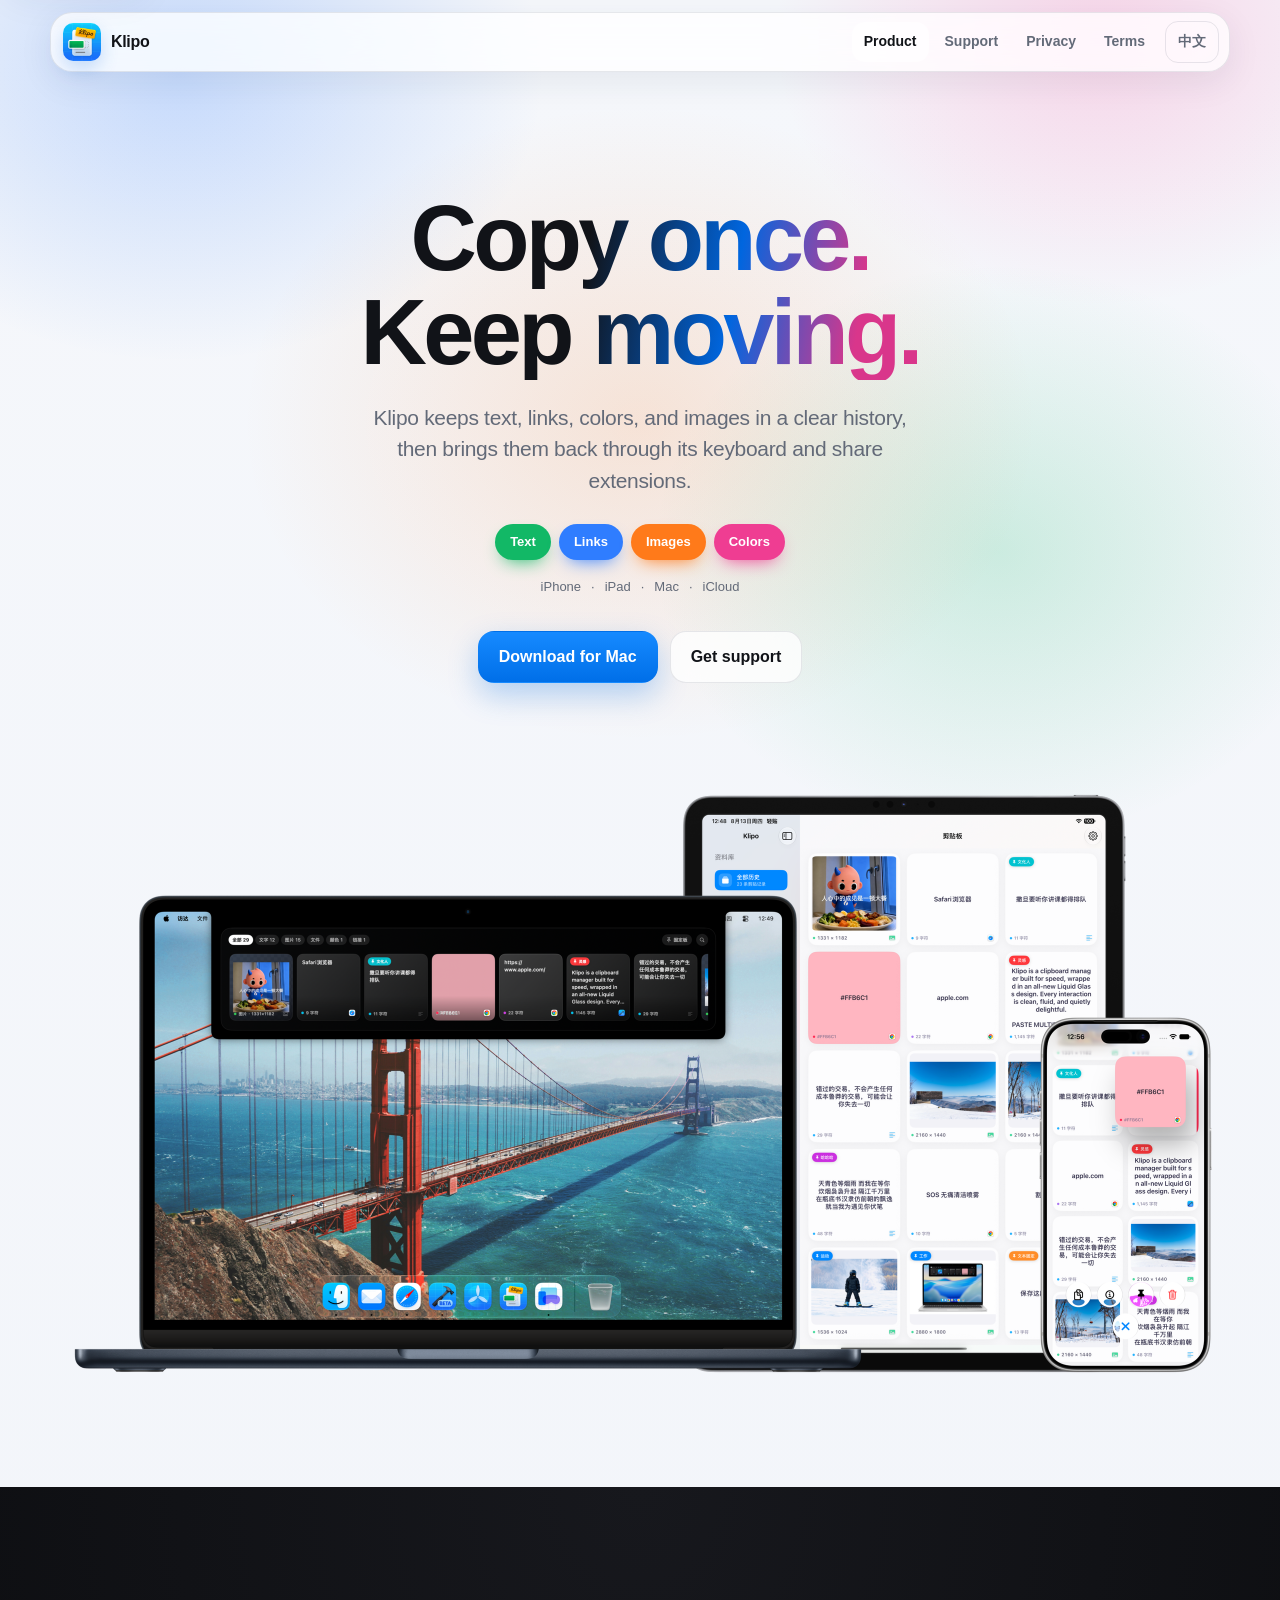
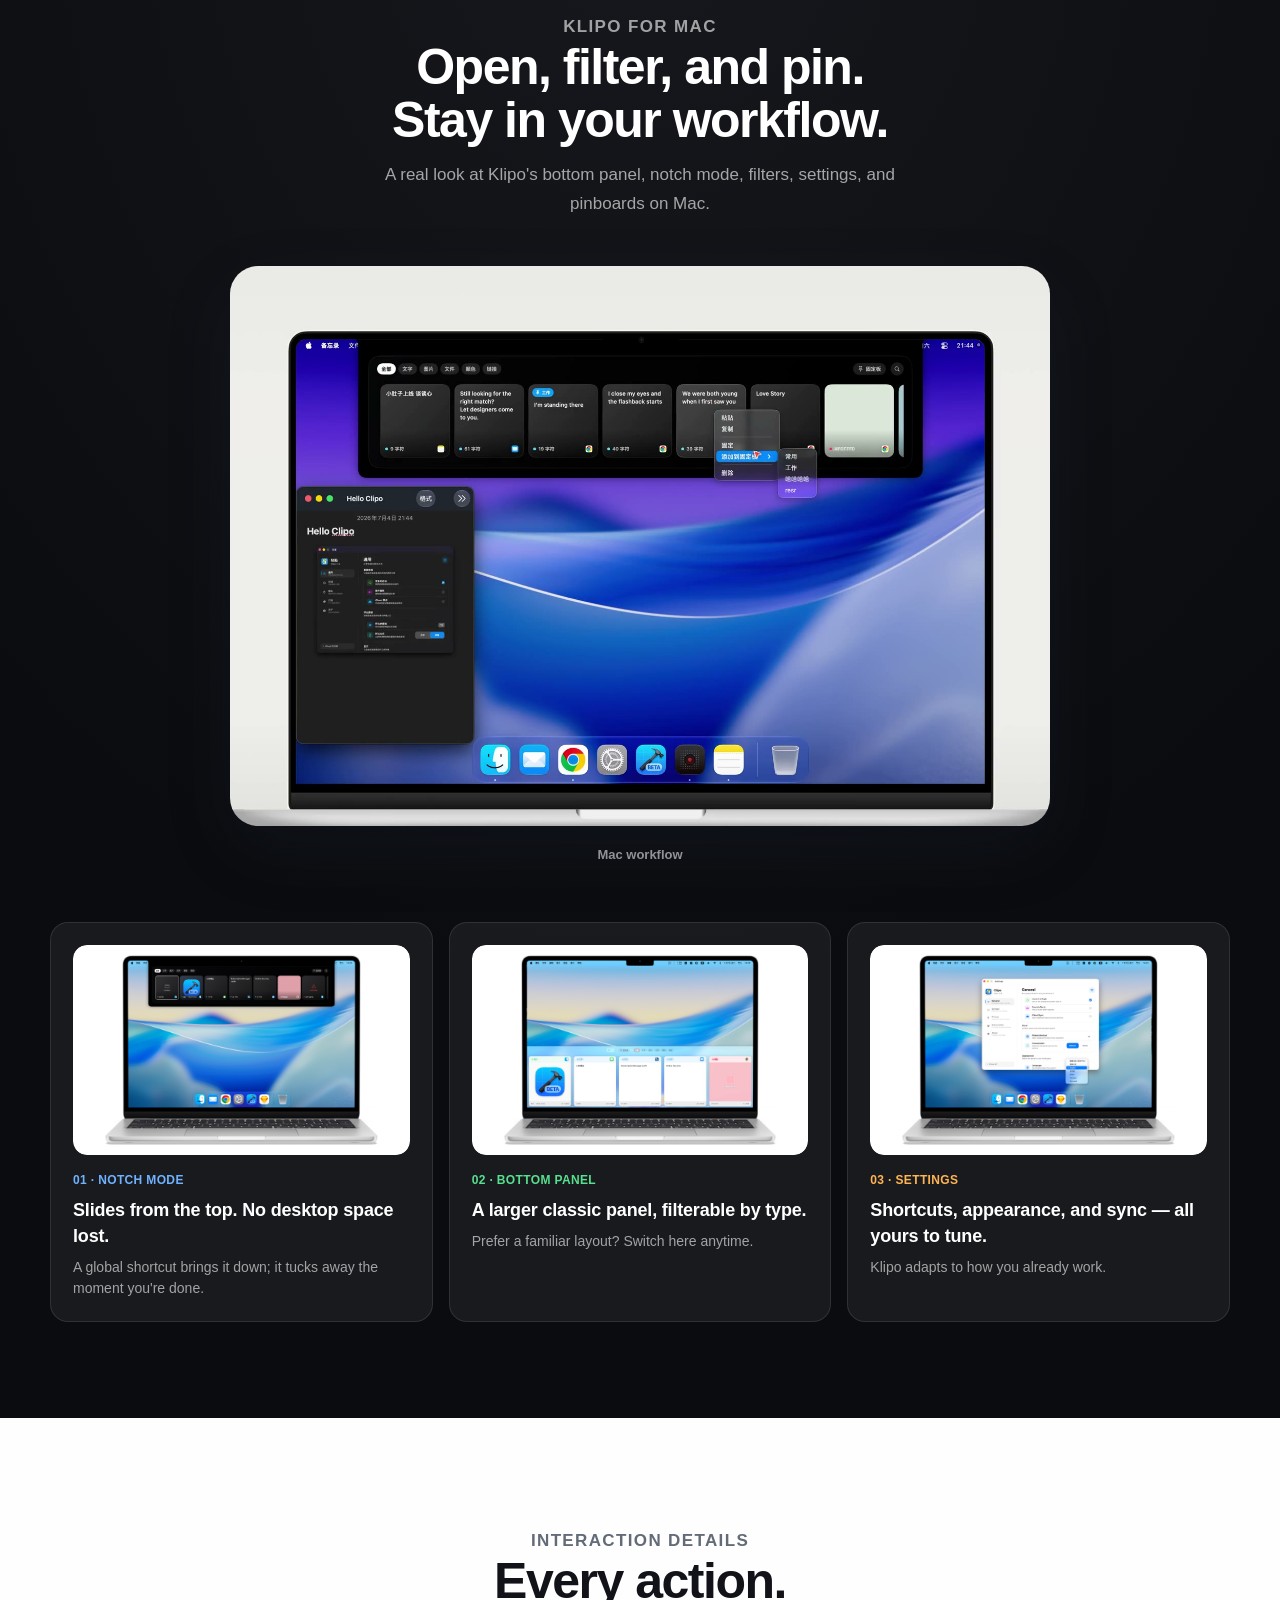
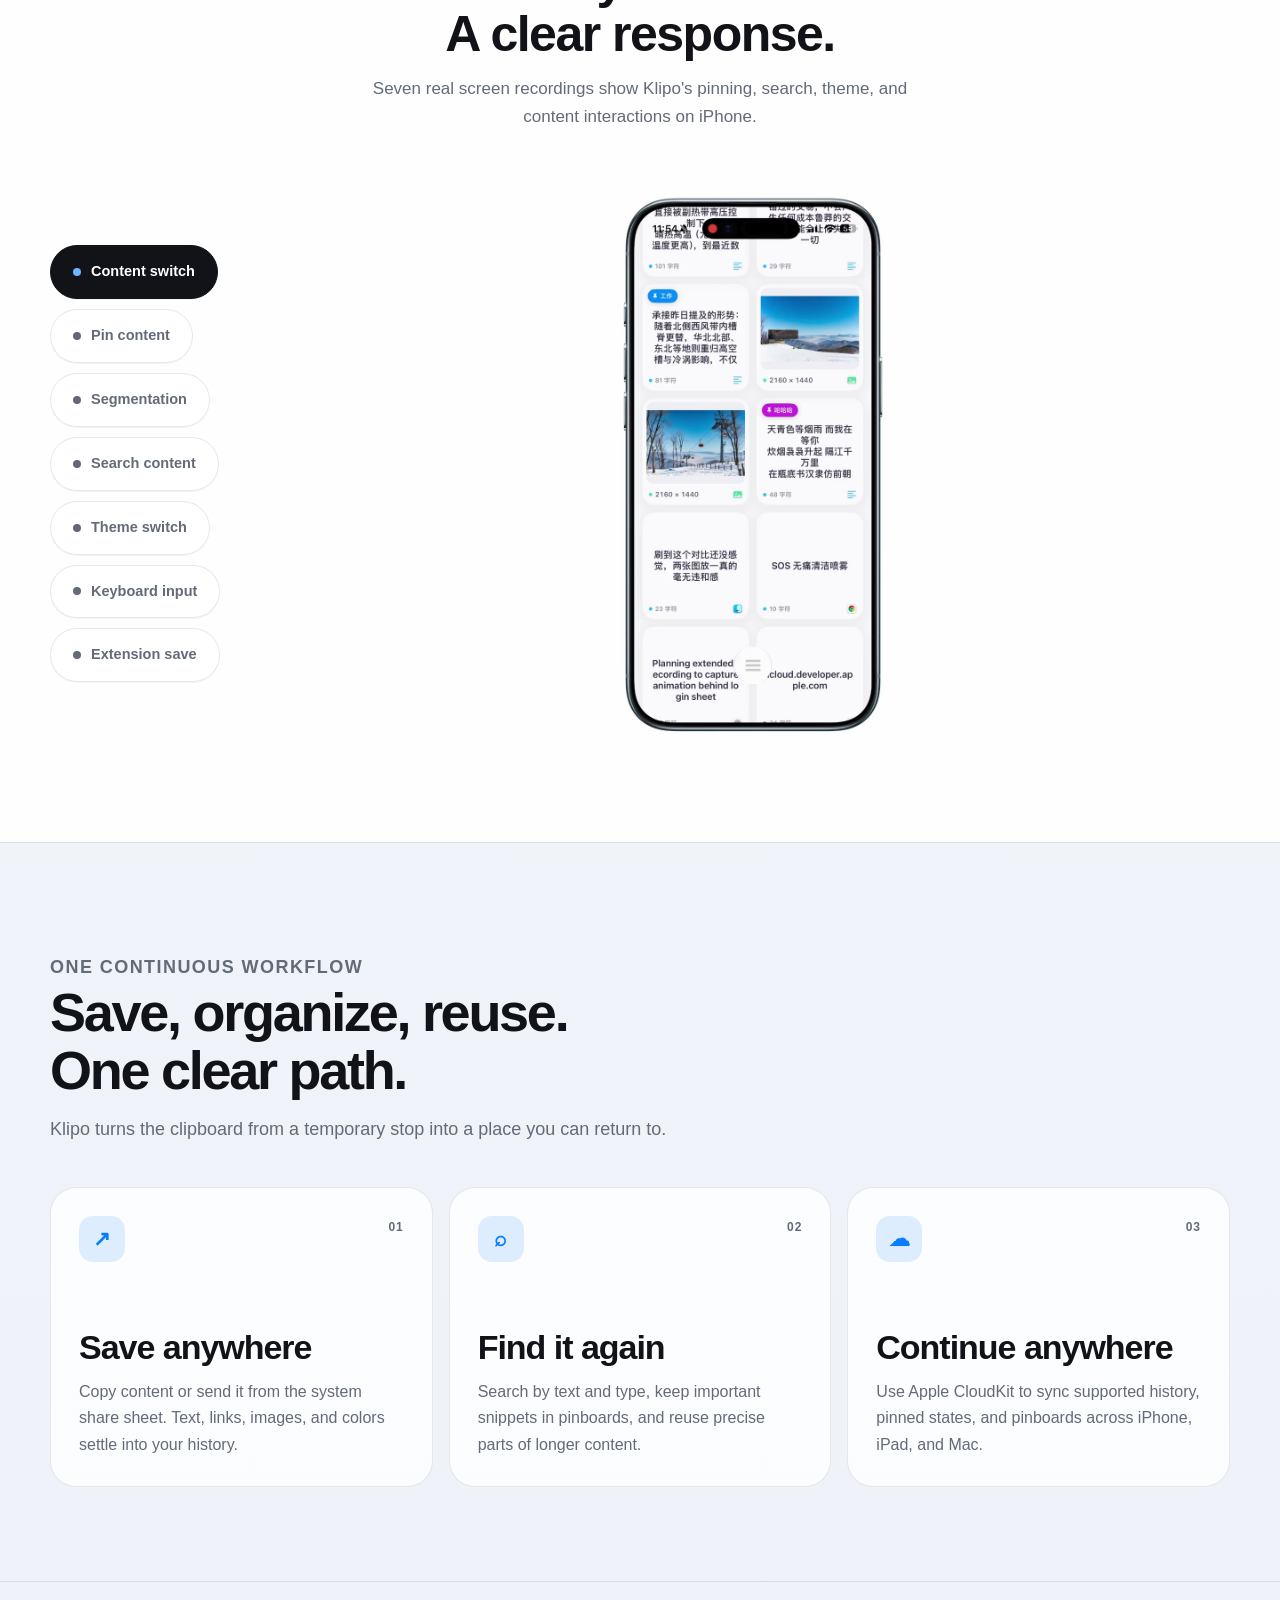
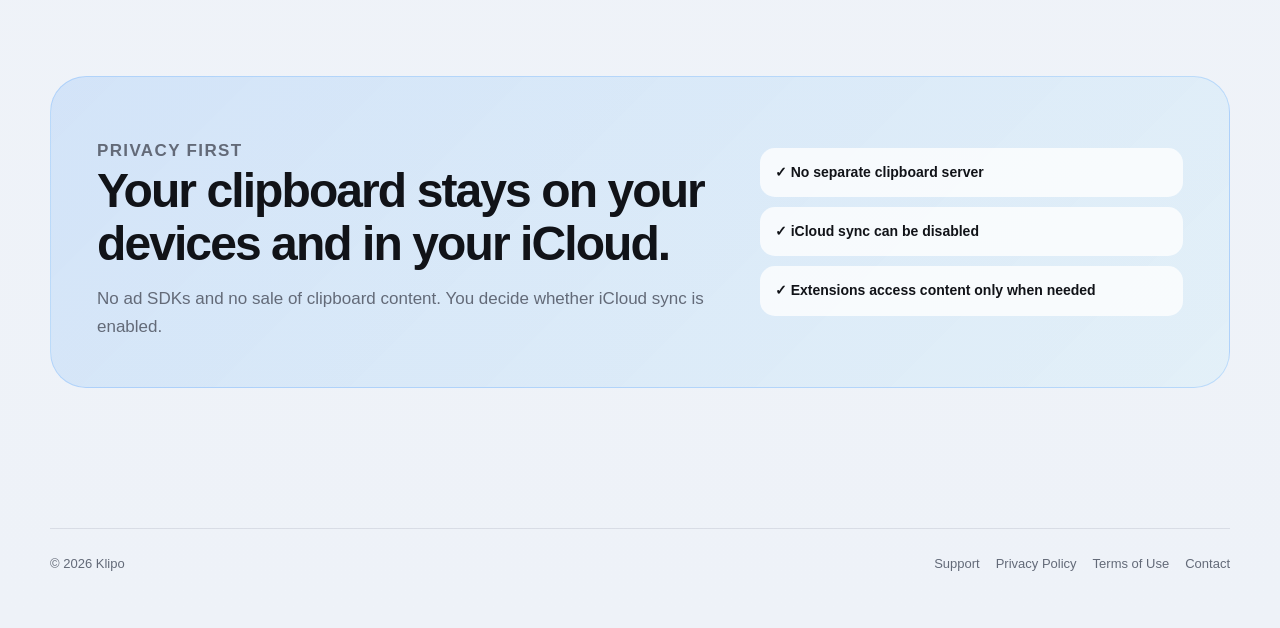
==== commit e3f8cec5: "更新首页跨设备主视觉" ====
--- a/index.html
+++ b/index.html
@@ -67,8 +67,8 @@
         </div>
         <figure class="hero-shot reveal">
           <picture>
-            <source srcset="assets/hero-devices.webp?v=20260813" type="image/webp">
-            <img src="assets/hero-devices.png?v=20260813" alt="Klipo 在 Mac、iPad 与 iPhone 上的界面" width="2350" height="1204" loading="eager" fetchpriority="high">
+            <source srcset="assets/hero-devices.webp?v=20260813-2" type="image/webp">
+            <img src="assets/hero-devices.png?v=20260813-2" alt="Klipo 在 Mac、iPad 与 iPhone 上的界面" width="2360" height="1328" loading="eager" fetchpriority="high">
           </picture>
         </figure>
       </div>
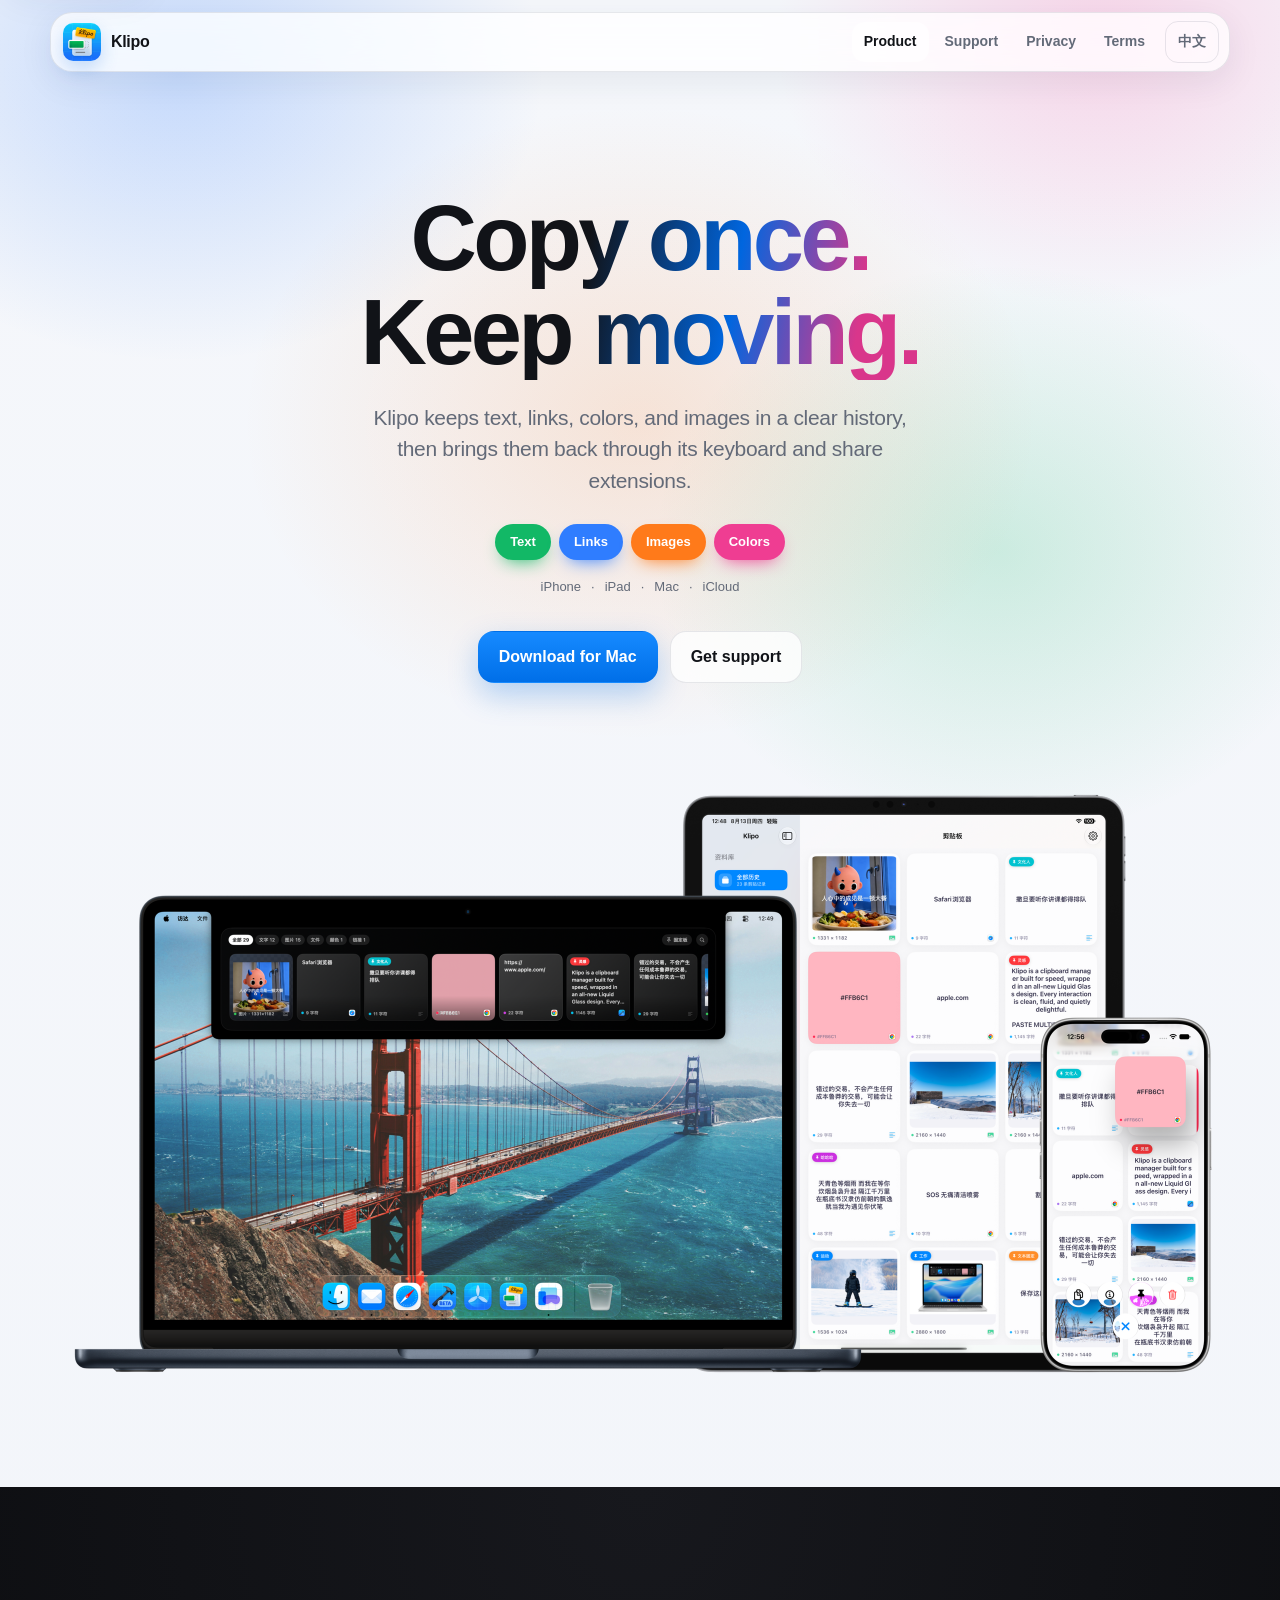
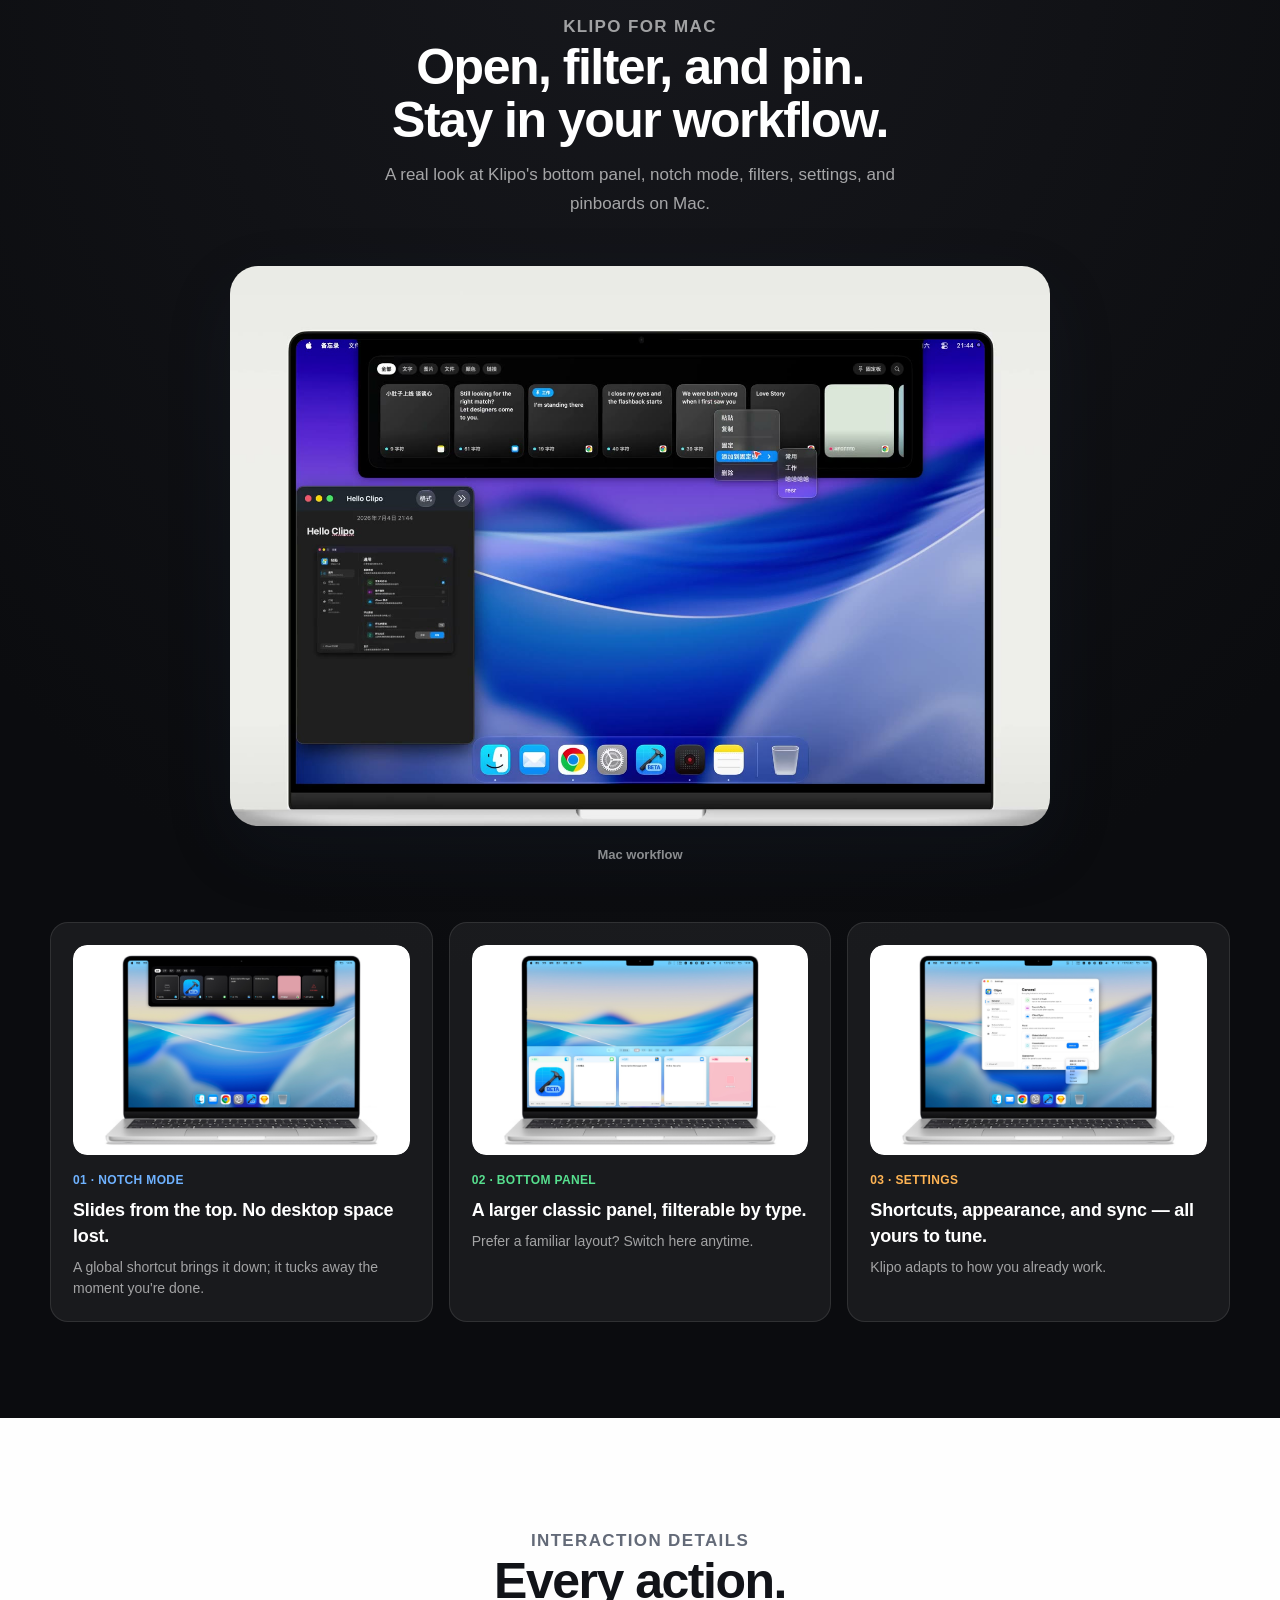
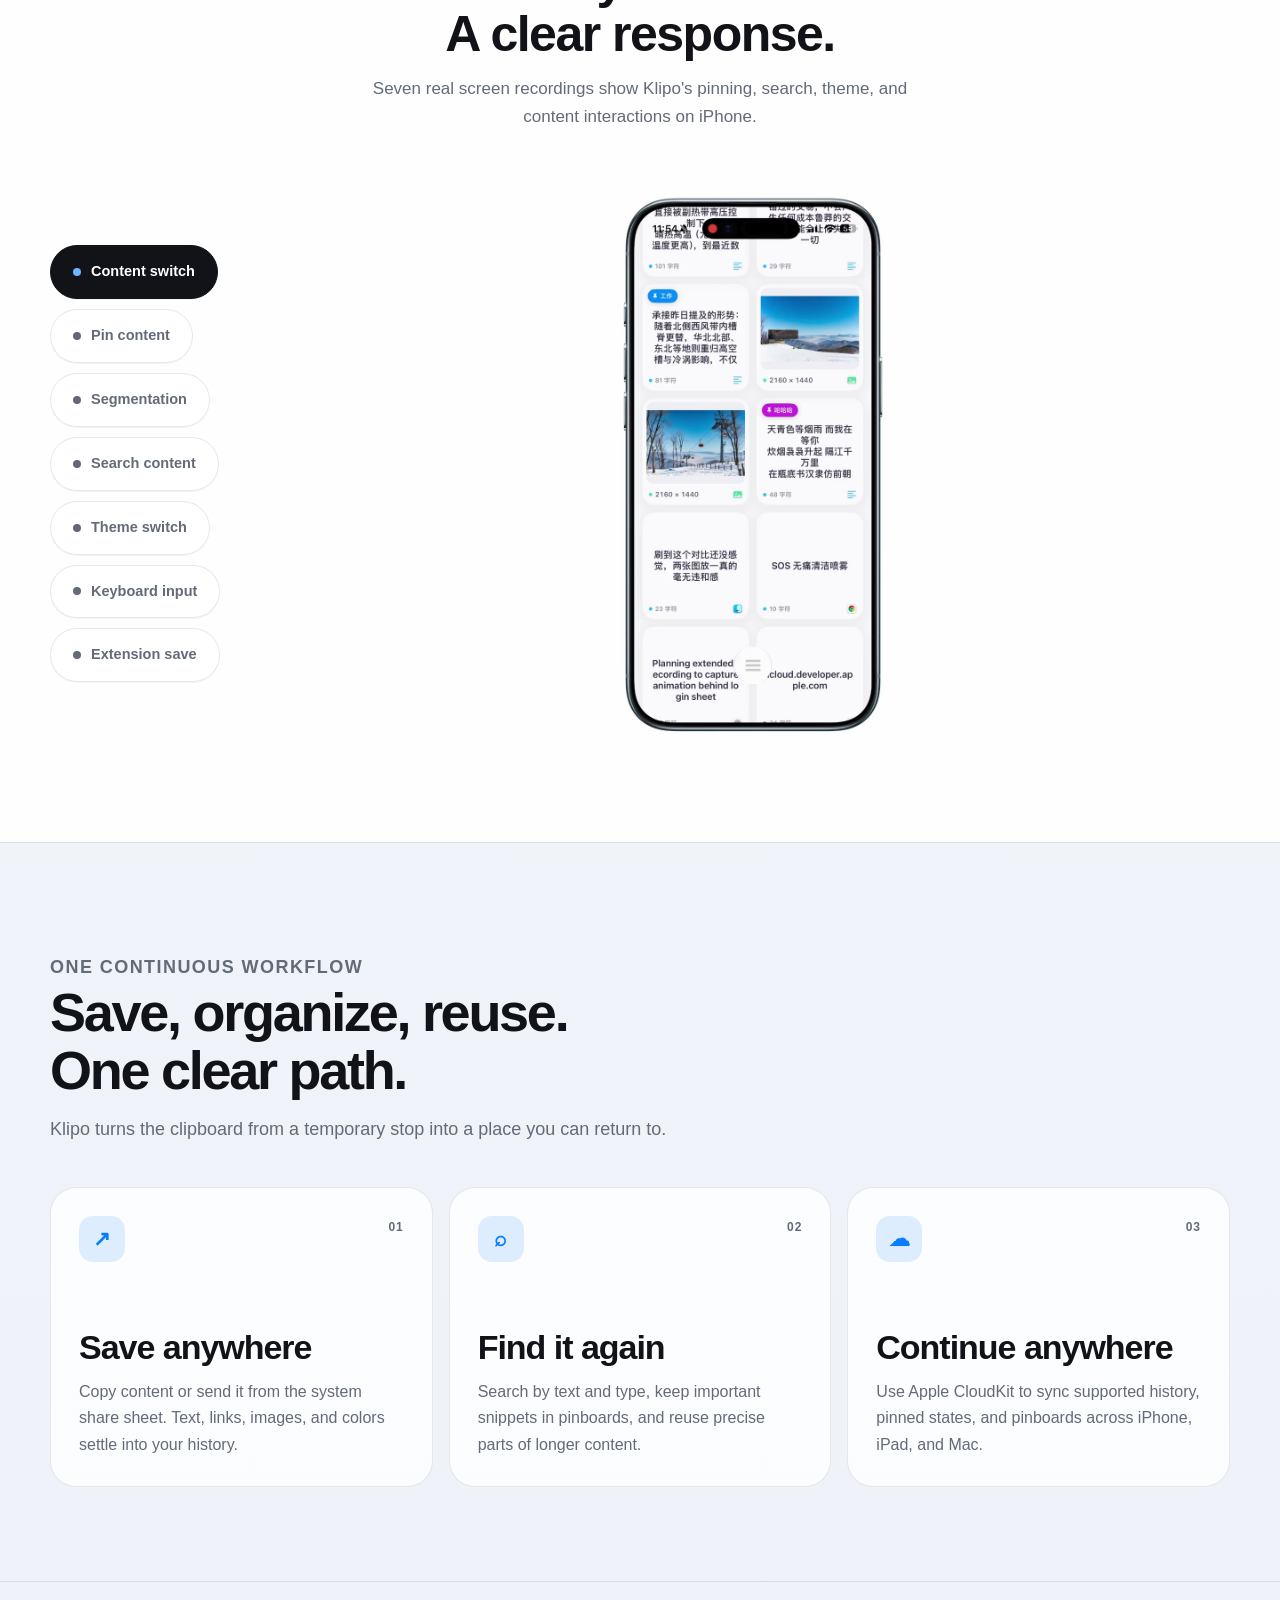
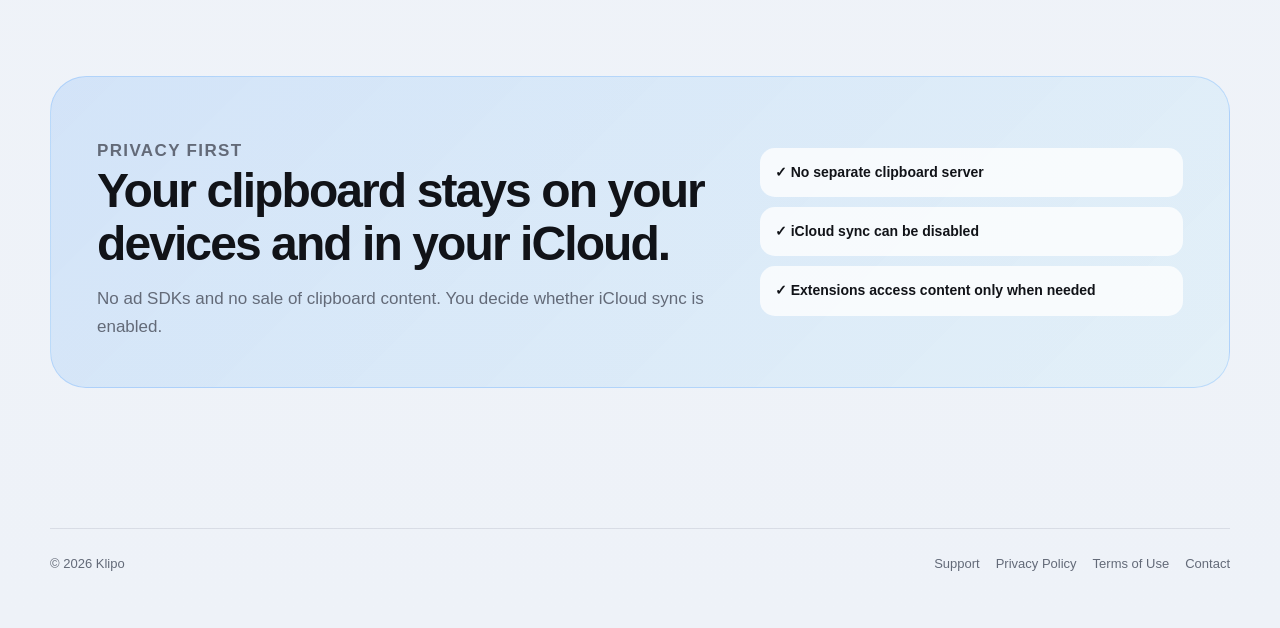
==== commit 23eea851: "修复 Mac 视频加载黑屏" ====
--- a/index.html
+++ b/index.html
@@ -13,7 +13,7 @@
   <link rel="icon" type="image/png" sizes="1024x1024" href="assets/app-icon.png?v=20260811">
   <link rel="shortcut icon" type="image/png" href="assets/app-icon.png?v=20260811">
   <link rel="apple-touch-icon" href="assets/app-icon.png?v=20260811">
-  <link rel="stylesheet" href="assets/site.css?v=20260813-7">
+  <link rel="stylesheet" href="assets/site.css?v=20260813-9">
   <script>
     try {
       document.documentElement.dataset.lang = localStorage.getItem("klipo-site-language") || (navigator.language.toLowerCase().startsWith("zh") ? "zh" : "en");
@@ -84,9 +84,13 @@
 
         <div class="mac-showcase">
           <figure class="mac-video reveal">
-            <video muted loop playsinline preload="metadata" poster="assets/mac/workflow.jpg" width="1600" height="1094" data-motion-video aria-label="Klipo Mac 操作演示">
+            <div class="mac-video-frame">
+              <img class="mac-video-poster" src="assets/mac/workflow.jpg?v=20260813-1" alt="" width="1600" height="1094" aria-hidden="true">
+              <video muted loop playsinline preload="auto" poster="assets/mac/workflow.jpg?v=20260813-1" width="1600" height="1094" data-motion-video data-mac-video aria-label="Klipo Mac 操作演示">
+              <source src="assets/mac/workflow-hevc.mp4?v=20260813-1" type='video/mp4; codecs="hvc1"'>
               <source src="assets/mac/workflow.mp4" type="video/mp4">
-            </video>
+              </video>
+            </div>
             <figcaption><span data-lang="zh">Mac 操作演示</span><span data-lang="en">Mac workflow</span></figcaption>
           </figure>
 
@@ -168,6 +172,7 @@
 
           <div class="showcase-stage" id="showcase-stage" role="tabpanel" aria-labelledby="showcase-tab-content">
             <div class="showcase-device">
+              <img class="showcase-poster" src="assets/videos/content-switch.jpg?v=20260813-4" alt="" width="720" height="1280" aria-hidden="true" data-showcase-poster>
               <video class="showcase-video" muted loop playsinline preload="metadata" poster="assets/videos/content-switch.jpg?v=20260813-4" width="720" height="1280" data-motion-video data-showcase-video aria-label="Klipo 交互演示">
                 <source src="assets/videos/content-switch.mp4?v=20260813-4" type="video/mp4">
               </video>
@@ -239,6 +244,6 @@
       </div>
     </div>
   </footer>
-  <script src="assets/site.js?v=20260813-1"></script>
+  <script src="assets/site.js?v=20260813-3"></script>
 </body>
 </html>
--- a/assets/site.css
+++ b/assets/site.css
@@ -396,15 +396,37 @@
   margin: 0 auto;
 }
 
+.mac-video-frame {
+  position: relative;
+  aspect-ratio: 1600 / 1094;
+}
+
+.mac-video-poster,
 .mac-video video {
+  position: absolute;
+  inset: 0;
   display: block;
   width: 100%;
-  height: auto;
+  height: 100%;
   object-fit: contain;
   border: 1px solid var(--line);
   border-radius: 20px;
   background: #000;
   box-shadow: var(--shadow-soft);
+}
+
+.mac-video-poster {
+  z-index: 1;
+}
+
+.mac-video video {
+  z-index: 2;
+  opacity: 0;
+  transition: opacity 140ms ease-out;
+}
+
+.mac-video video.is-ready {
+  opacity: 1;
 }
 
 [data-motion-video] {
@@ -1109,6 +1131,7 @@
   color: rgba(255, 255, 255, 0.62);
 }
 
+.home-page .mac-video-poster,
 .home-page .mac-video video {
   border: 0;
   border-radius: 28px;
@@ -1258,20 +1281,49 @@
 }
 
 .home-page .showcase-device {
+  position: relative;
   width: clamp(275px, 25vw, 350px);
   aspect-ratio: 1080 / 1920;
 }
 
+.home-page .showcase-poster,
 .home-page .showcase-video {
+  position: absolute;
+  inset: 0;
   width: 100%;
   max-width: 100%;
-  height: auto;
+  height: 100%;
   aspect-ratio: 1080 / 1920;
   display: block;
   border: 0;
   border-radius: 0;
+  object-fit: contain;
   background: #fefefe;
   box-shadow: none;
+}
+
+.home-page .showcase-poster {
+  z-index: 1;
+}
+
+.home-page .showcase-video {
+  z-index: 2;
+  opacity: 0;
+  transition: opacity 140ms ease-out;
+}
+
+.home-page .showcase-video.is-ready {
+  opacity: 1;
+}
+
+.home-page .showcase-video-preload {
+  position: absolute;
+  width: 1px;
+  height: 1px;
+  overflow: hidden;
+  clip-path: inset(50%);
+  opacity: 0;
+  pointer-events: none;
 }
 
 @media (prefers-color-scheme: dark) {
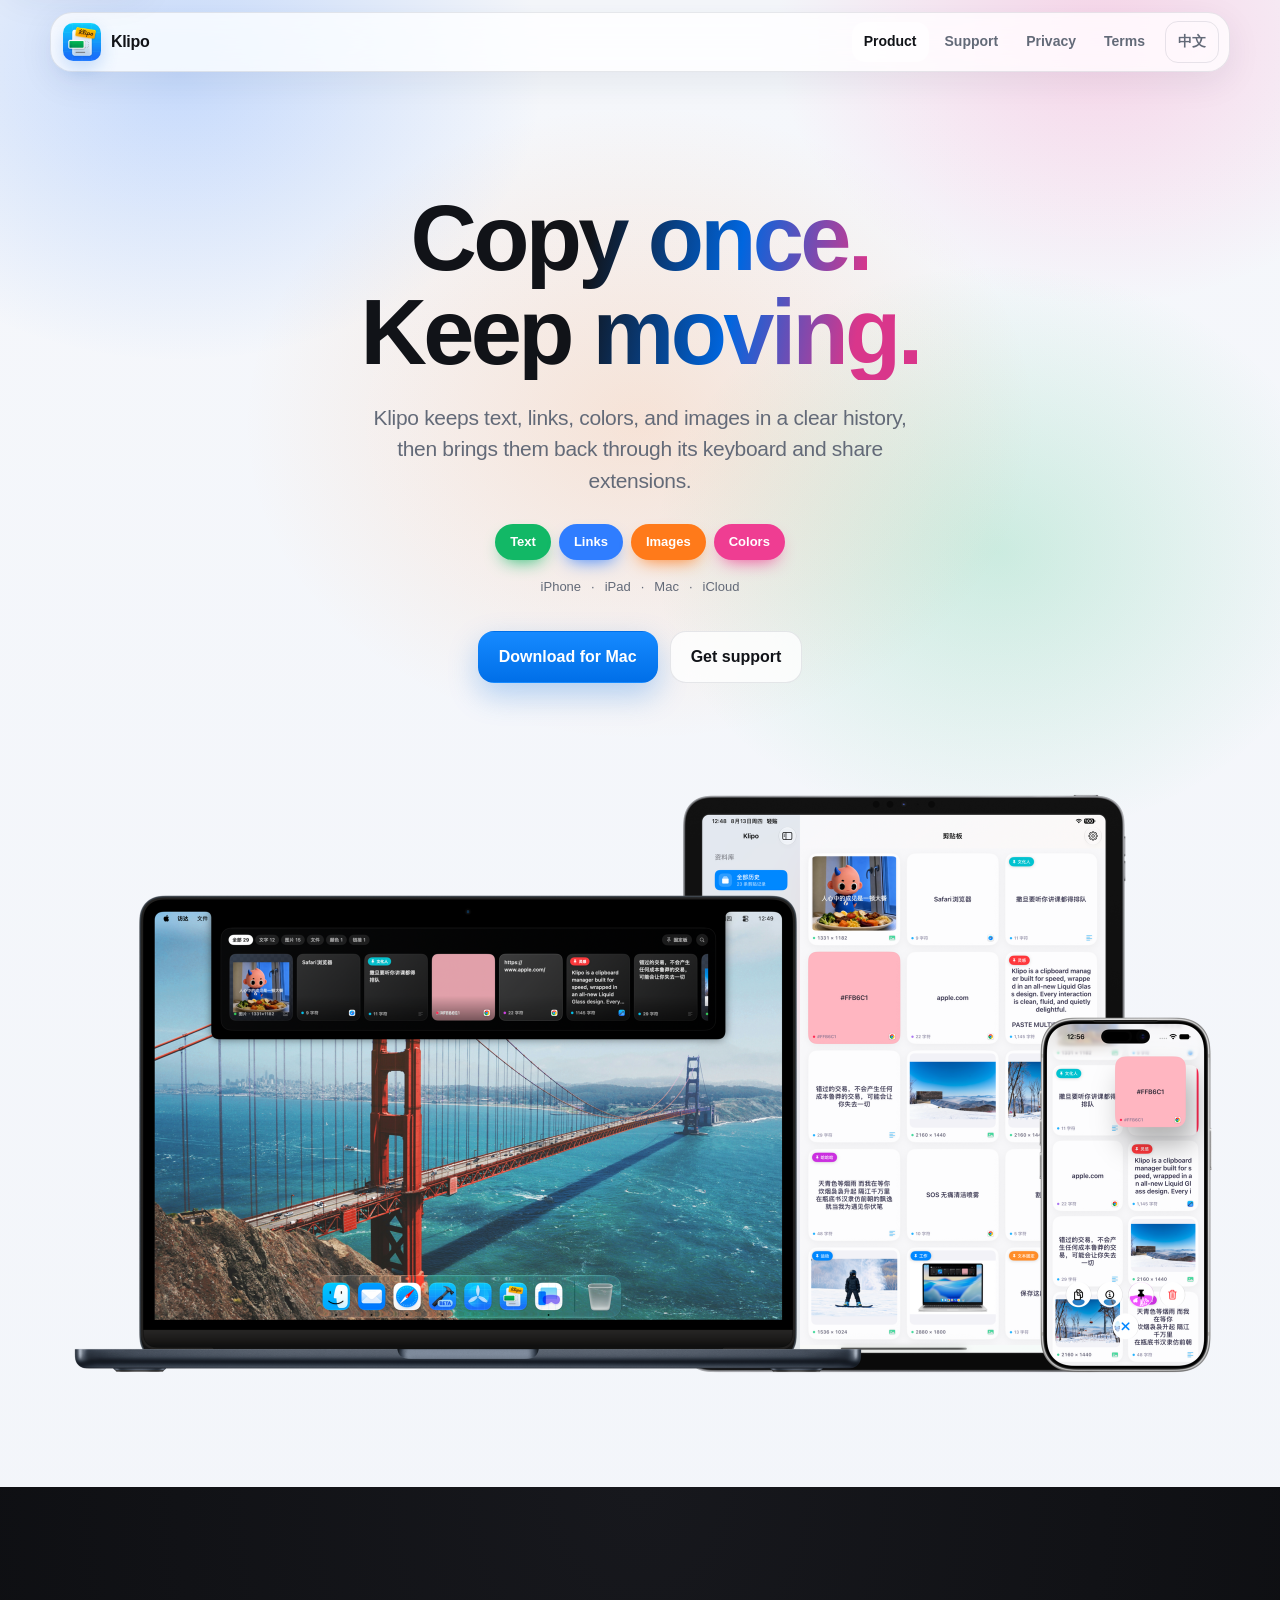
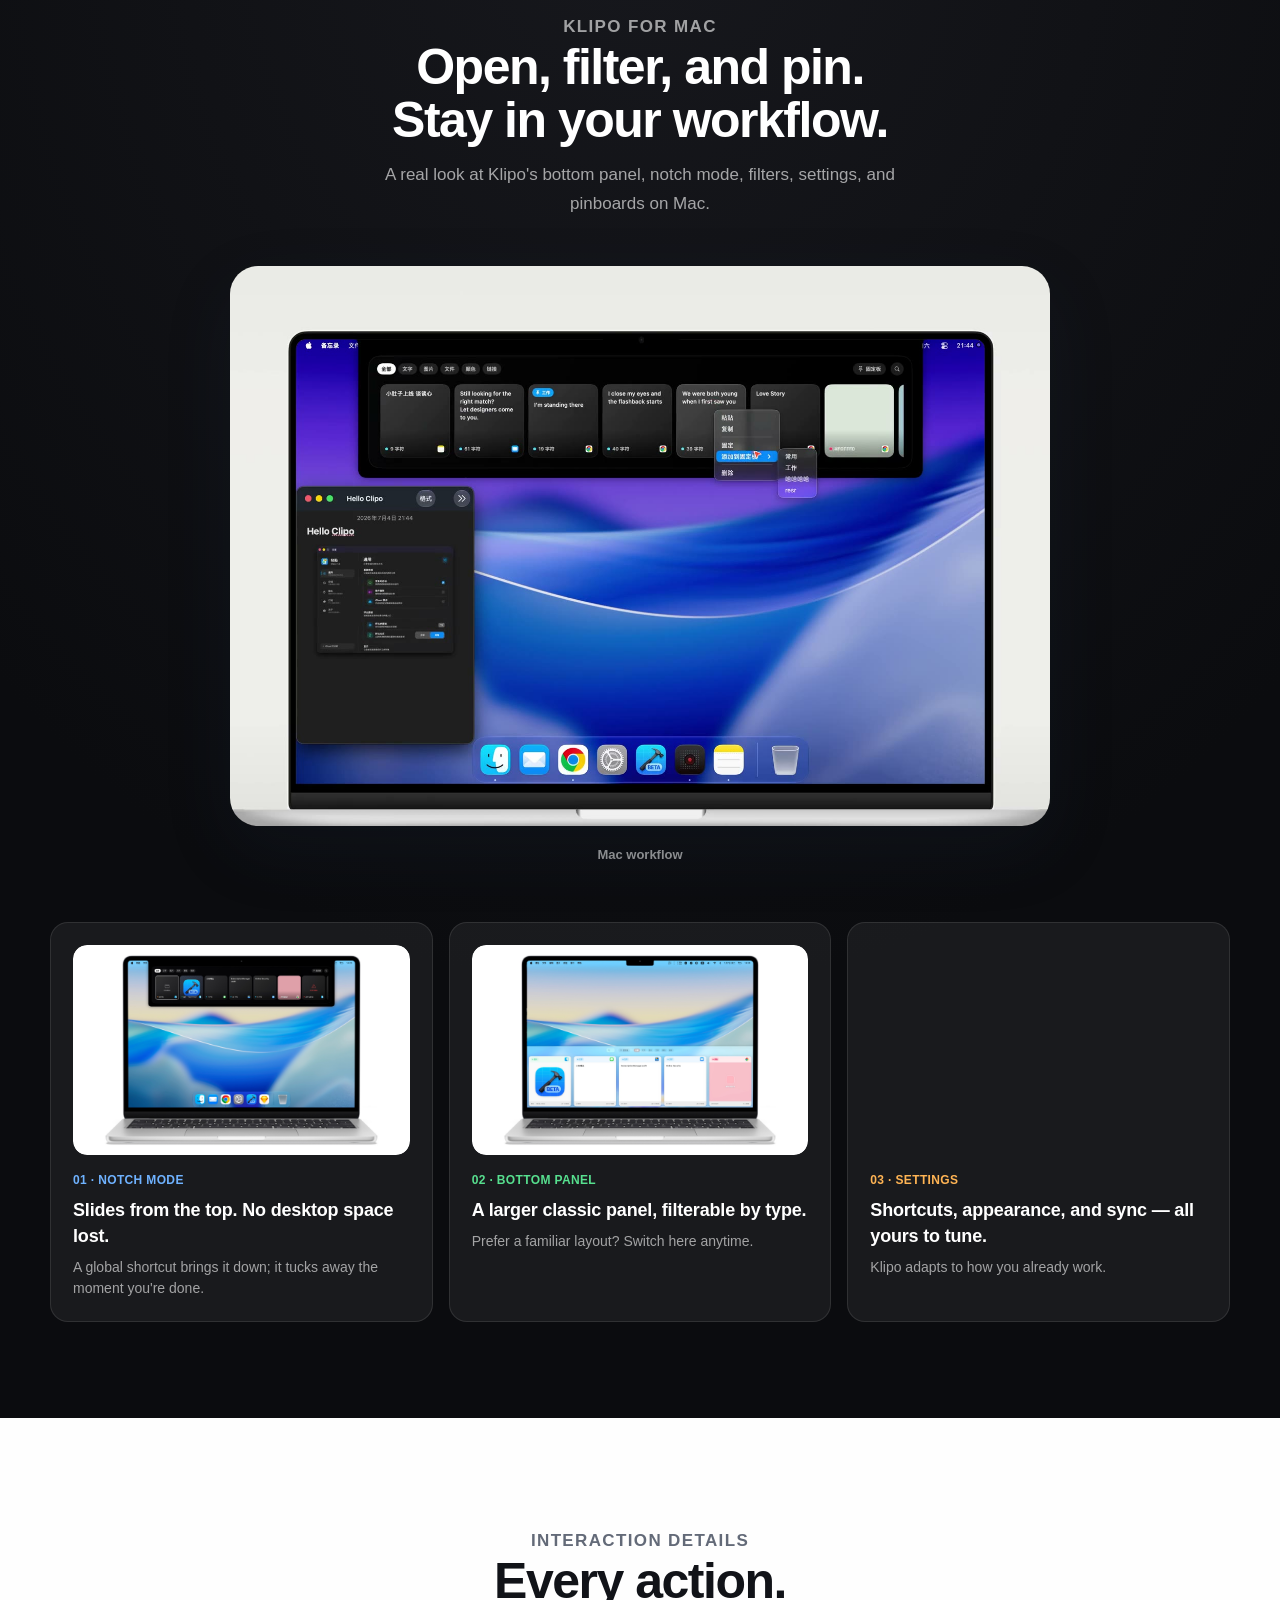
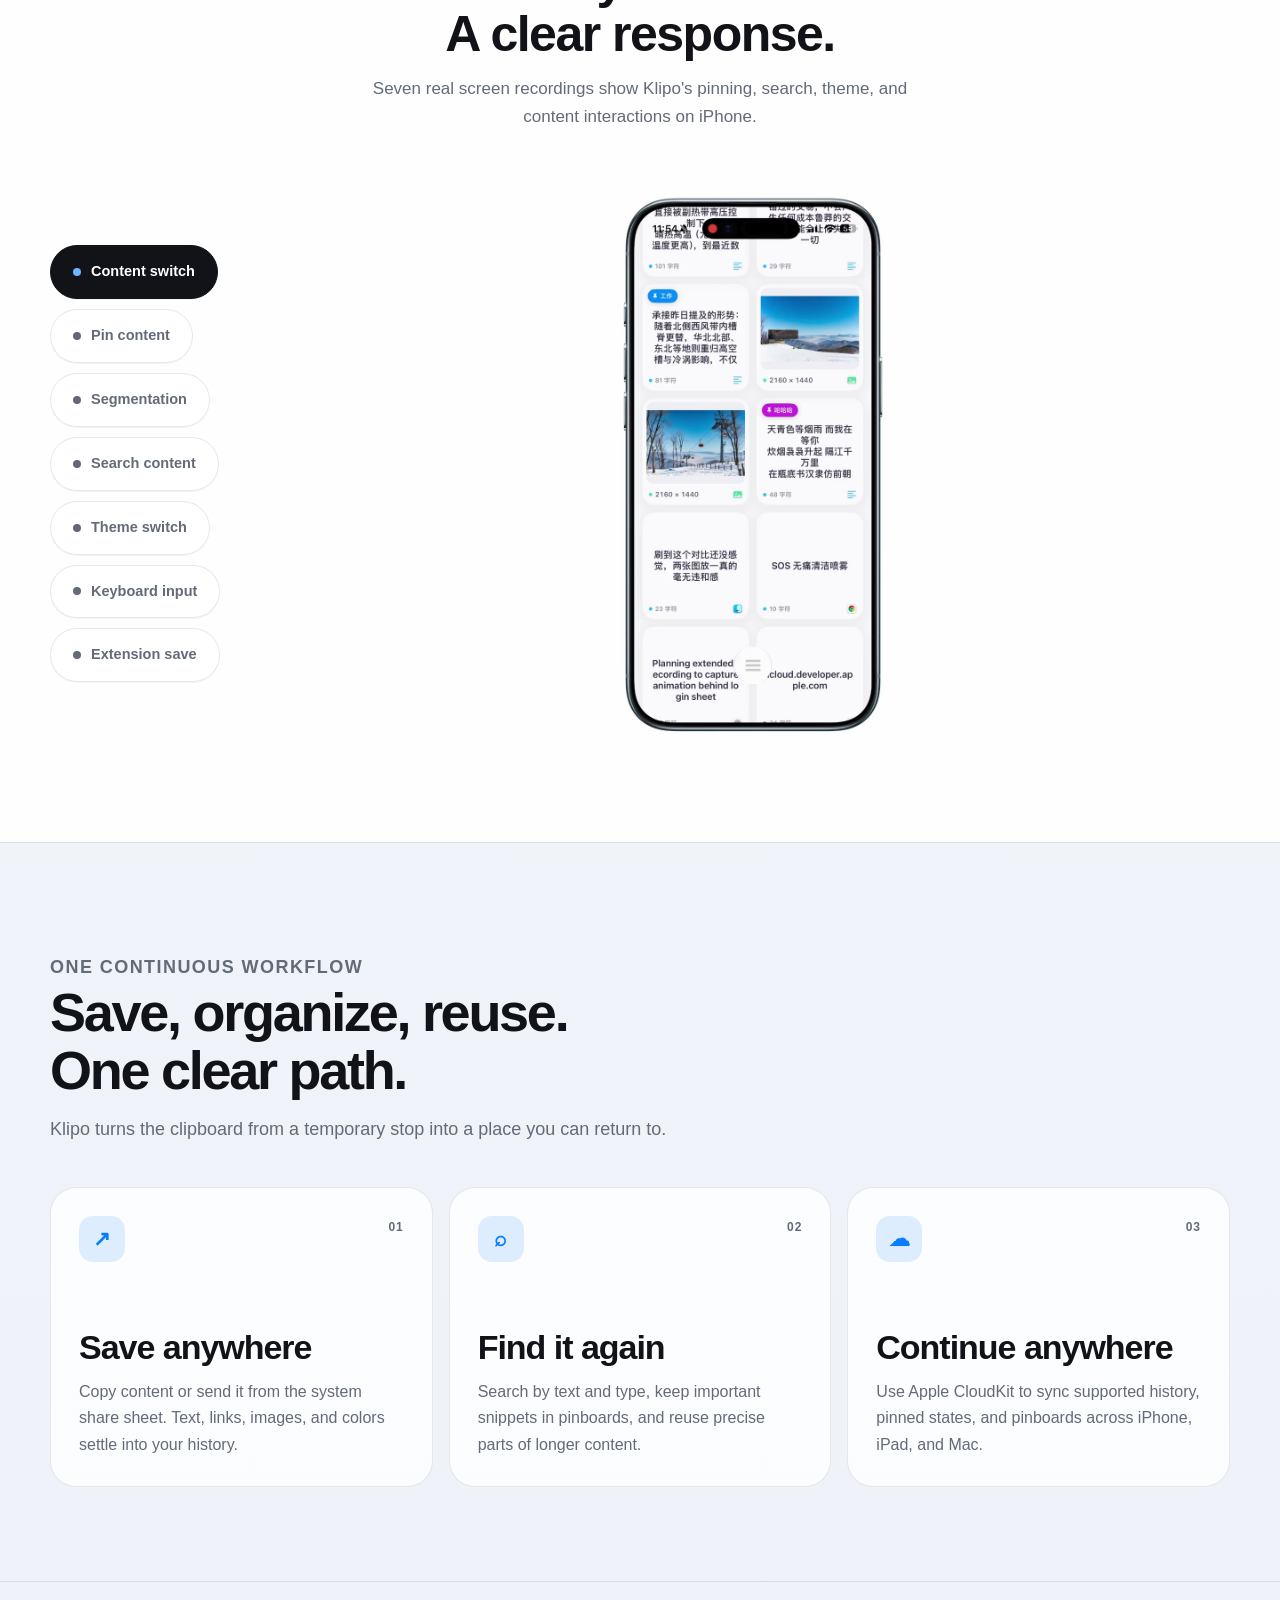
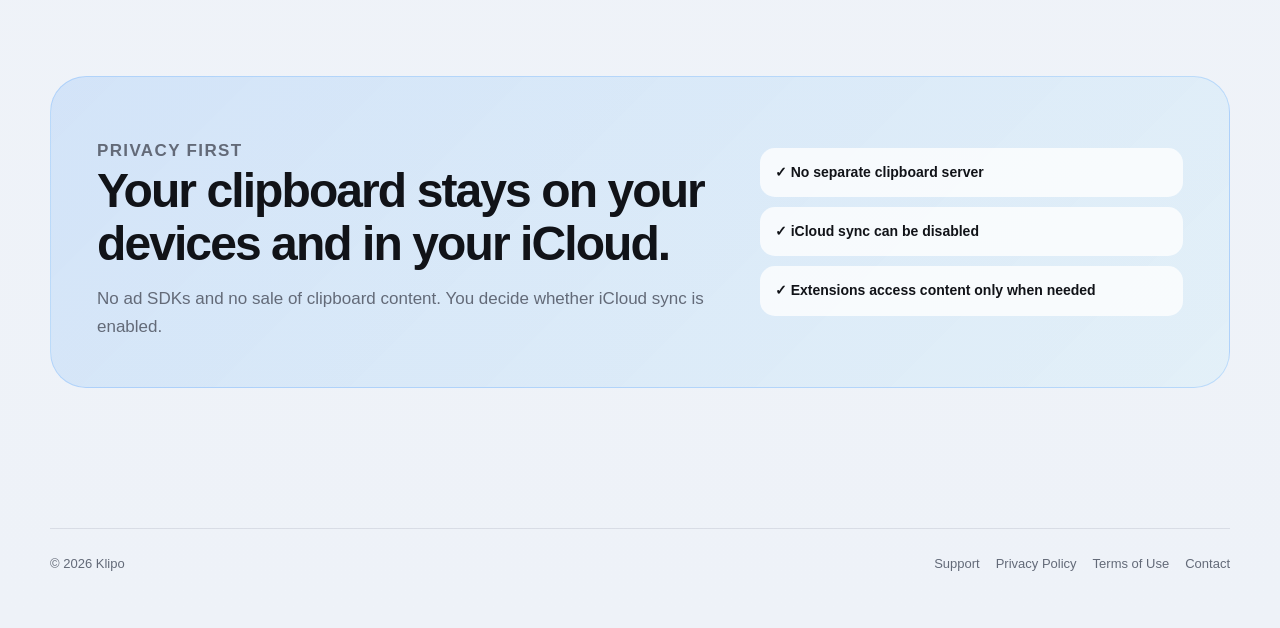
==== commit 73072168: "修复 Safari 媒体加载兼容性" ====
--- a/index.html
+++ b/index.html
@@ -13,7 +13,8 @@
   <link rel="icon" type="image/png" sizes="1024x1024" href="assets/app-icon.png?v=20260811">
   <link rel="shortcut icon" type="image/png" href="assets/app-icon.png?v=20260811">
   <link rel="apple-touch-icon" href="assets/app-icon.png?v=20260811">
-  <link rel="stylesheet" href="assets/site.css?v=20260813-9">
+  <link rel="preload" as="image" href="assets/hero-devices.png?v=20260813-3" type="image/png" fetchpriority="high">
+  <link rel="stylesheet" href="assets/site.css?v=20260813-10">
   <script>
     try {
       document.documentElement.dataset.lang = localStorage.getItem("klipo-site-language") || (navigator.language.toLowerCase().startsWith("zh") ? "zh" : "en");
@@ -66,10 +67,7 @@
           <a class="button button-secondary" href="support.html"><span data-lang="zh">获得支持</span><span data-lang="en">Get support</span></a>
         </div>
         <figure class="hero-shot reveal">
-          <picture>
-            <source srcset="assets/hero-devices.webp?v=20260813-2" type="image/webp">
-            <img src="assets/hero-devices.png?v=20260813-2" alt="Klipo 在 Mac、iPad 与 iPhone 上的界面" width="2360" height="1328" loading="eager" fetchpriority="high">
-          </picture>
+          <img src="assets/hero-devices.png?v=20260813-3" alt="Klipo 在 Mac、iPad 与 iPhone 上的界面" width="2360" height="1328" loading="eager" decoding="sync" fetchpriority="high">
         </figure>
       </div>
     </section>
@@ -86,8 +84,7 @@
           <figure class="mac-video reveal">
             <div class="mac-video-frame">
               <img class="mac-video-poster" src="assets/mac/workflow.jpg?v=20260813-1" alt="" width="1600" height="1094" aria-hidden="true">
-              <video muted loop playsinline preload="auto" poster="assets/mac/workflow.jpg?v=20260813-1" width="1600" height="1094" data-motion-video data-mac-video aria-label="Klipo Mac 操作演示">
-              <source src="assets/mac/workflow-hevc.mp4?v=20260813-1" type='video/mp4; codecs="hvc1"'>
+              <video autoplay muted loop playsinline preload="auto" poster="assets/mac/workflow.jpg?v=20260813-1" width="1600" height="1094" data-motion-video data-mac-video aria-label="Klipo Mac 操作演示">
               <source src="assets/mac/workflow.mp4" type="video/mp4">
               </video>
             </div>
@@ -173,7 +170,7 @@
           <div class="showcase-stage" id="showcase-stage" role="tabpanel" aria-labelledby="showcase-tab-content">
             <div class="showcase-device">
               <img class="showcase-poster" src="assets/videos/content-switch.jpg?v=20260813-4" alt="" width="720" height="1280" aria-hidden="true" data-showcase-poster>
-              <video class="showcase-video" muted loop playsinline preload="metadata" poster="assets/videos/content-switch.jpg?v=20260813-4" width="720" height="1280" data-motion-video data-showcase-video aria-label="Klipo 交互演示">
+              <video class="showcase-video" autoplay muted loop playsinline preload="auto" poster="assets/videos/content-switch.jpg?v=20260813-4" width="720" height="1280" data-motion-video data-showcase-video aria-label="Klipo 交互演示">
                 <source src="assets/videos/content-switch.mp4?v=20260813-4" type="video/mp4">
               </video>
             </div>
@@ -244,6 +241,6 @@
       </div>
     </div>
   </footer>
-  <script src="assets/site.js?v=20260813-3"></script>
+  <script src="assets/site.js?v=20260813-4"></script>
 </body>
 </html>
--- a/assets/site.css
+++ b/assets/site.css
@@ -1316,16 +1316,6 @@
   opacity: 1;
 }
 
-.home-page .showcase-video-preload {
-  position: absolute;
-  width: 1px;
-  height: 1px;
-  overflow: hidden;
-  clip-path: inset(50%);
-  opacity: 0;
-  pointer-events: none;
-}
-
 @media (prefers-color-scheme: dark) {
   .home-page {
     --showcase-soft: rgba(255, 255, 255, 0.035);
